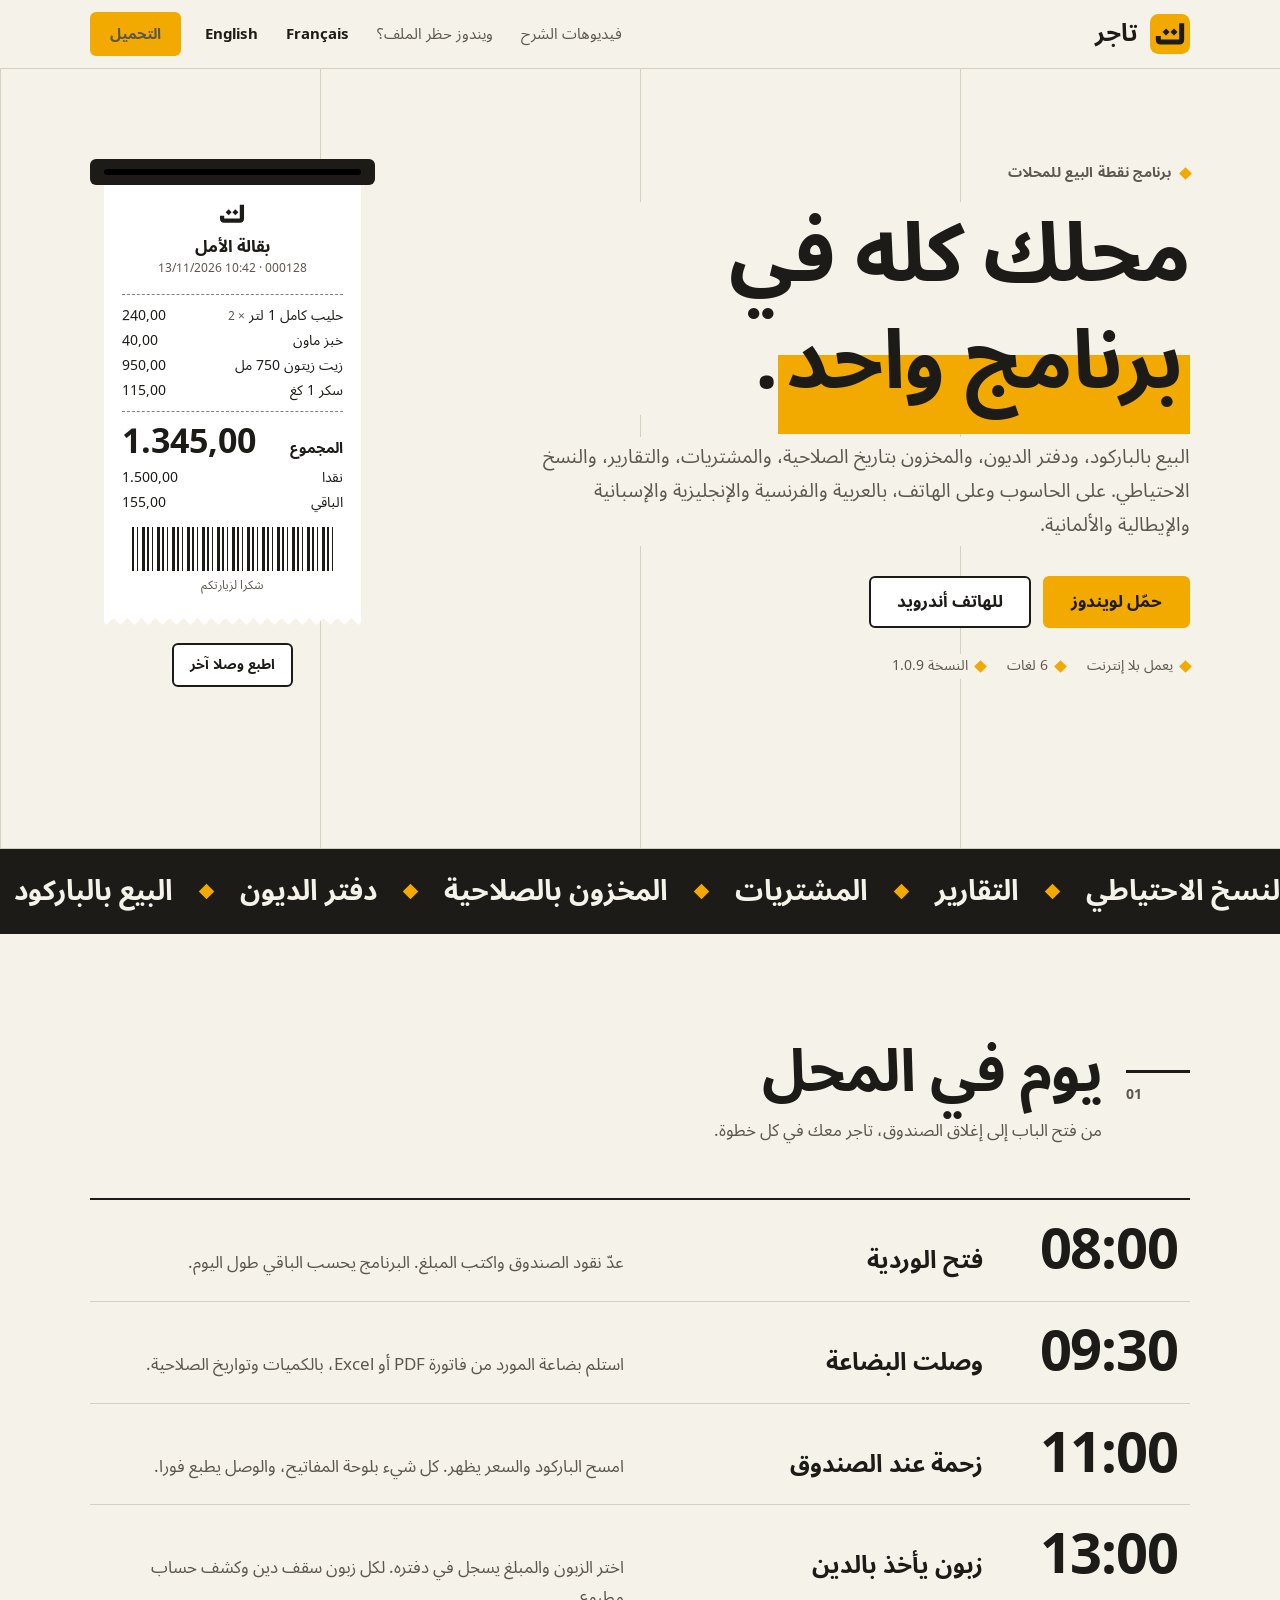
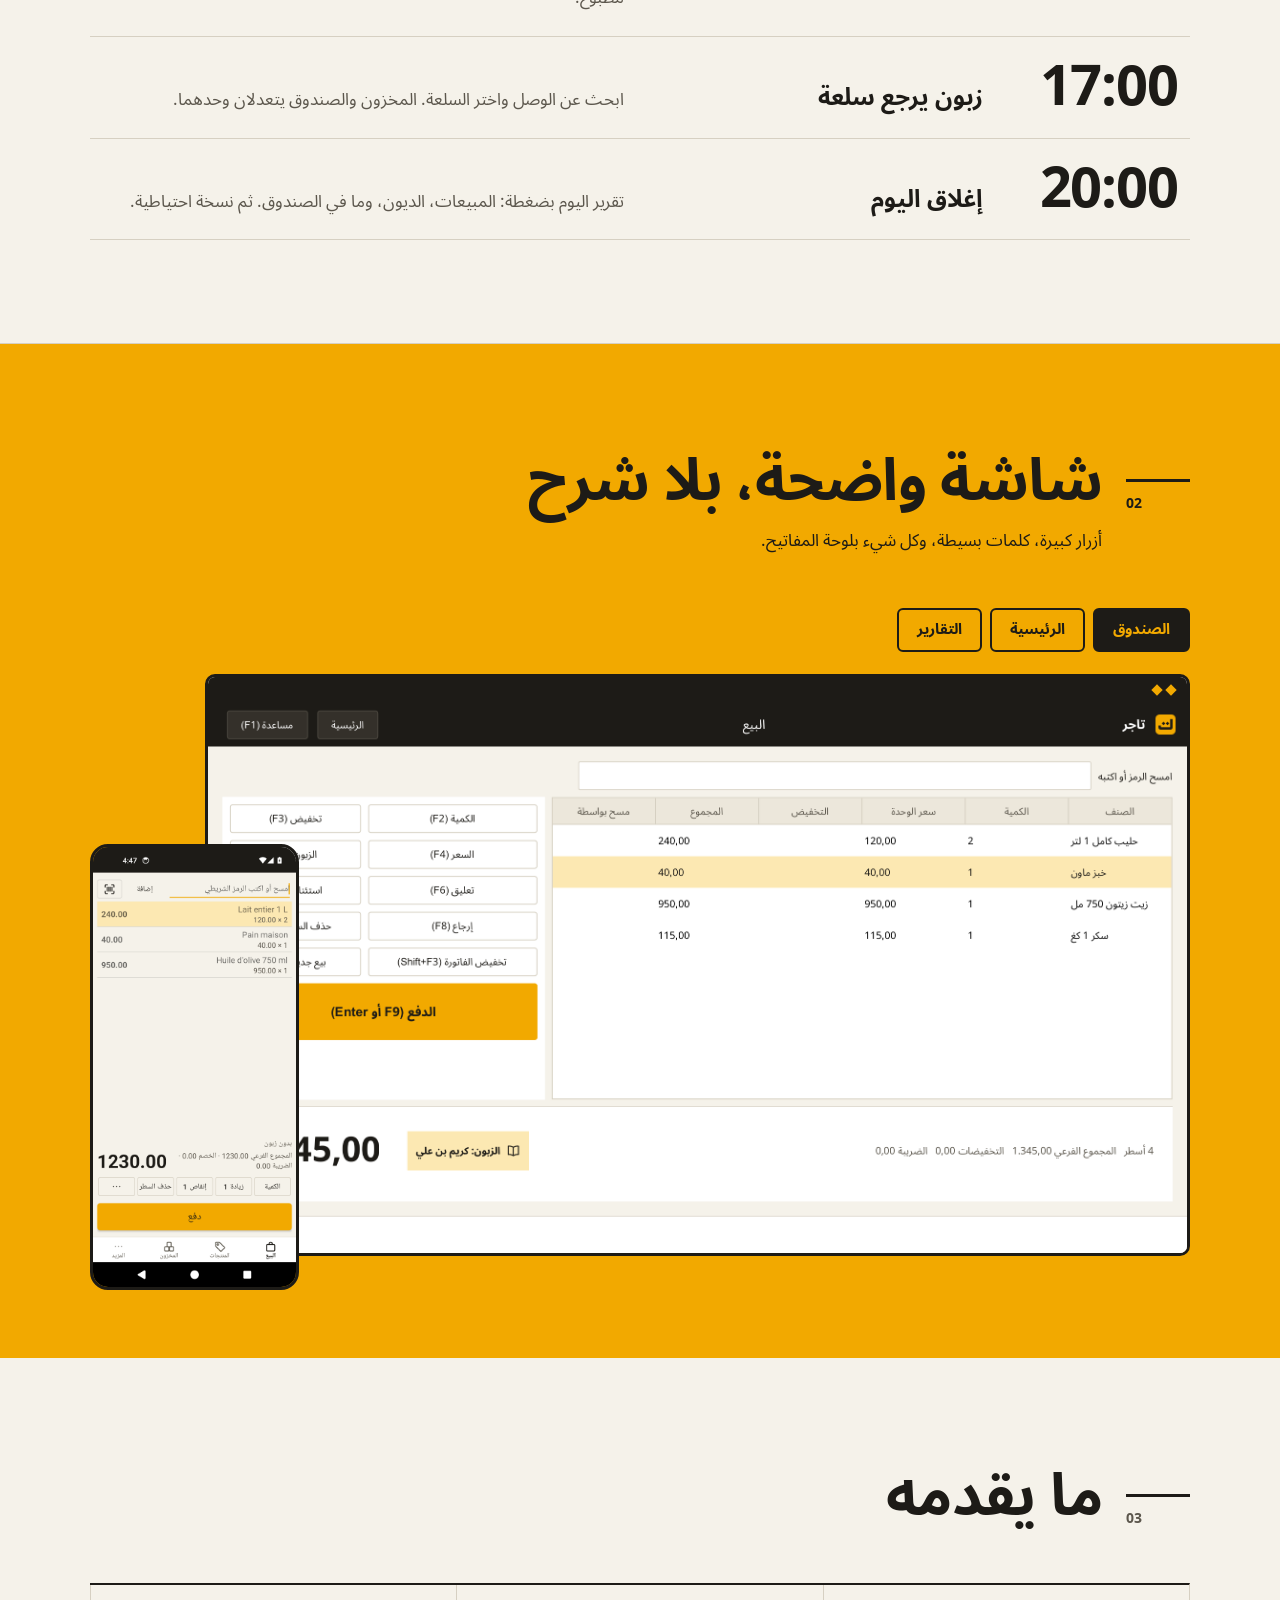
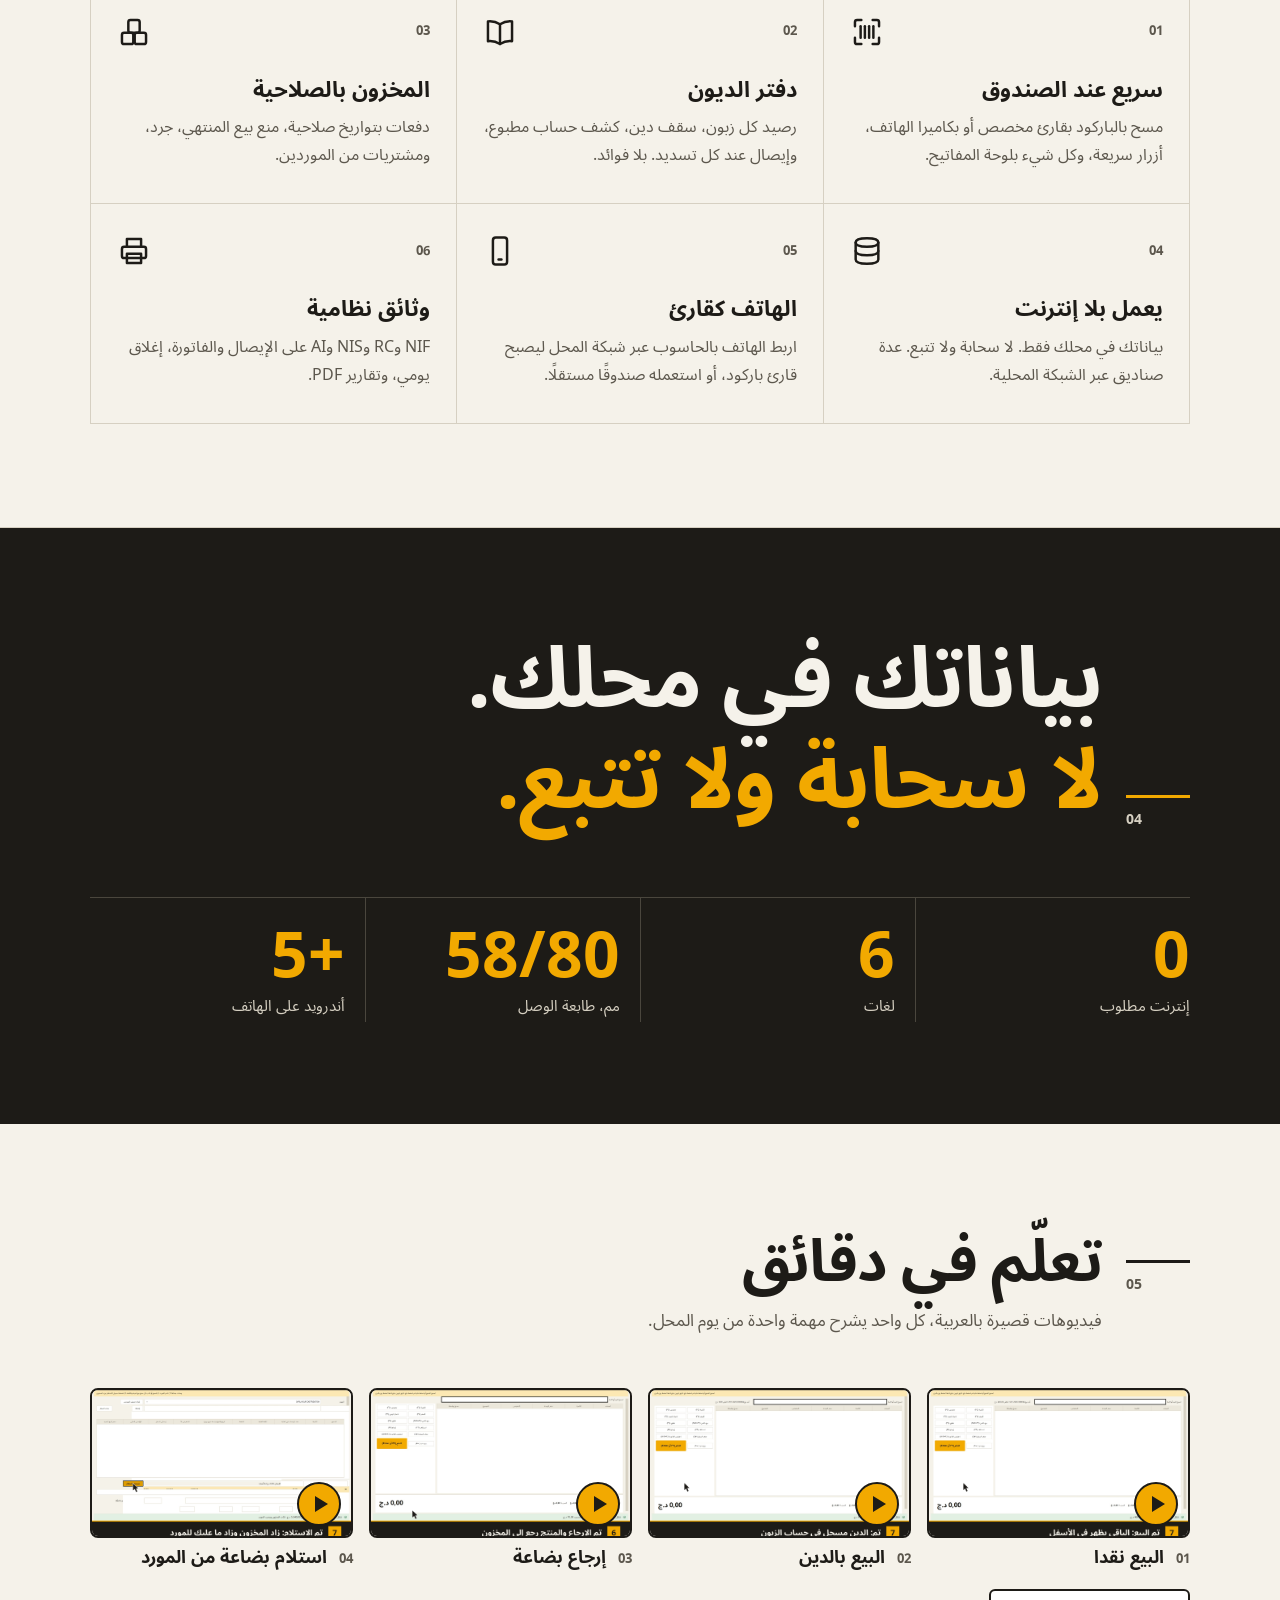
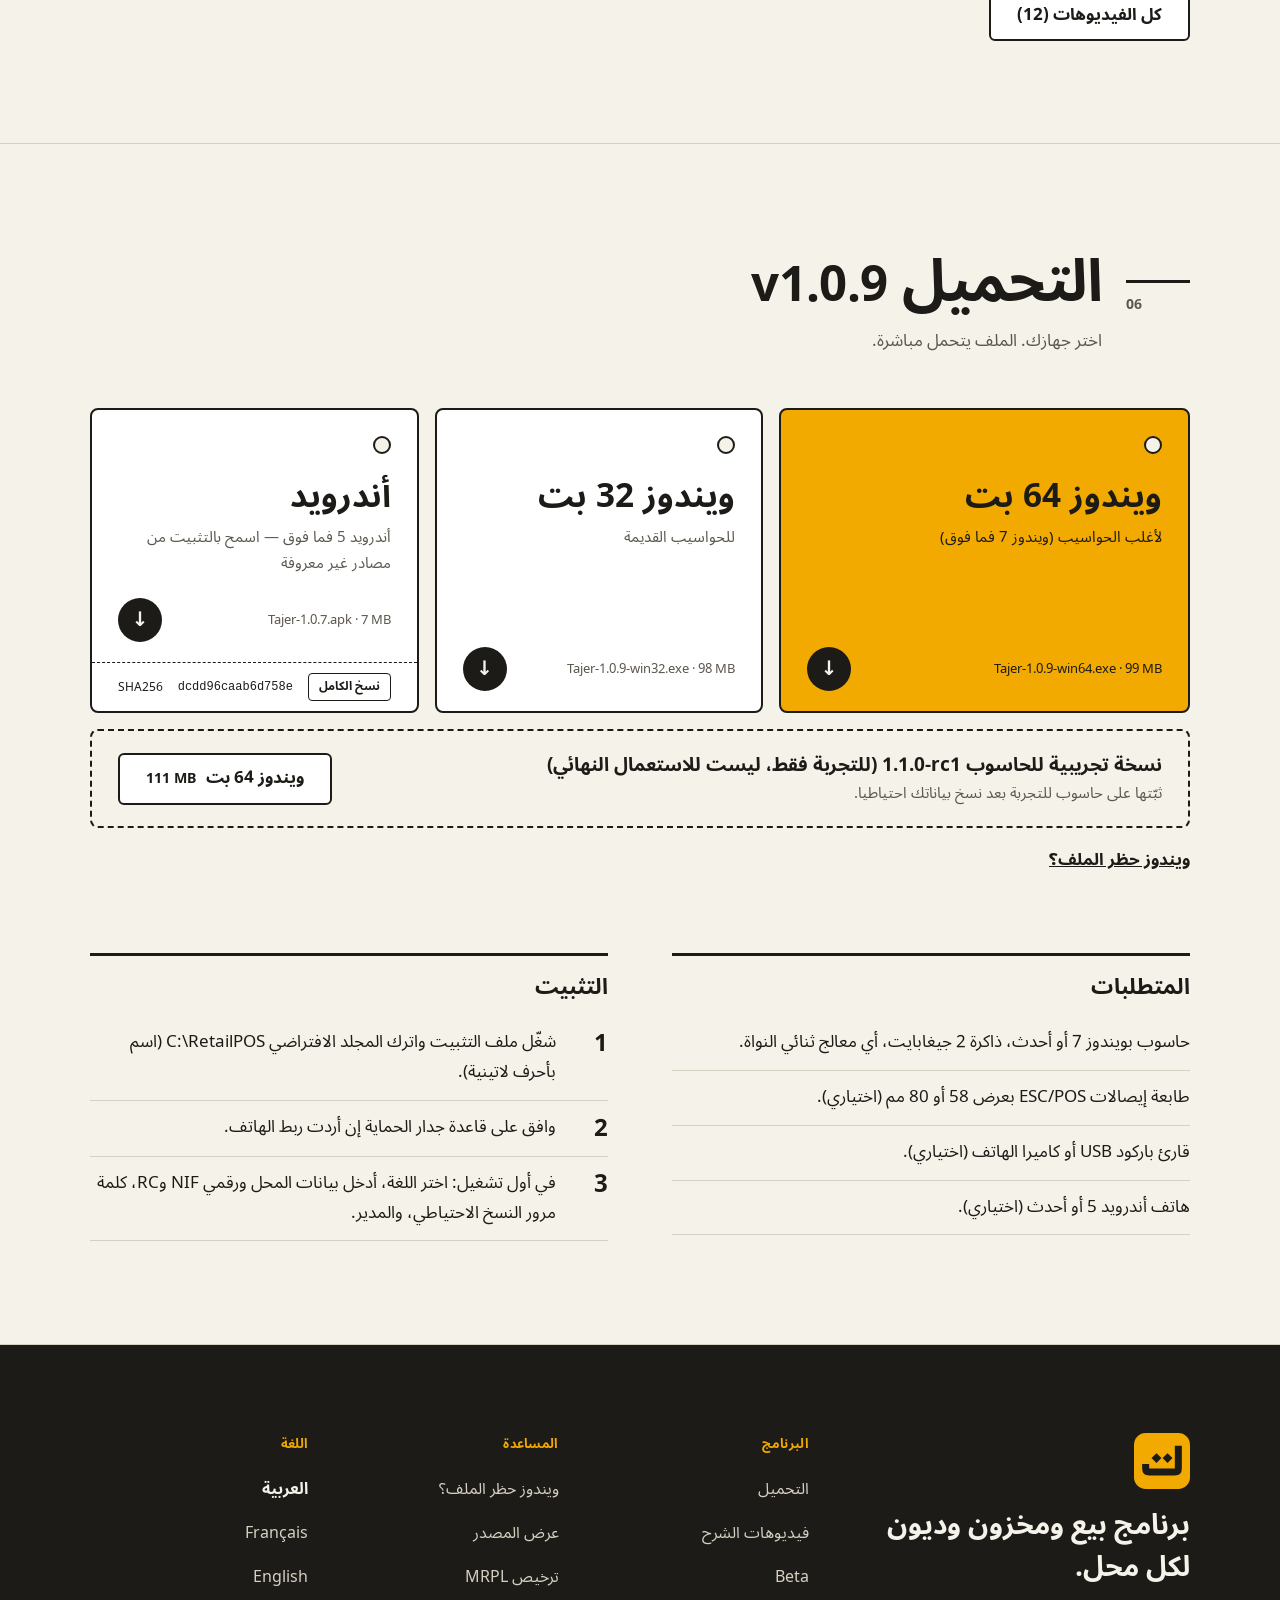
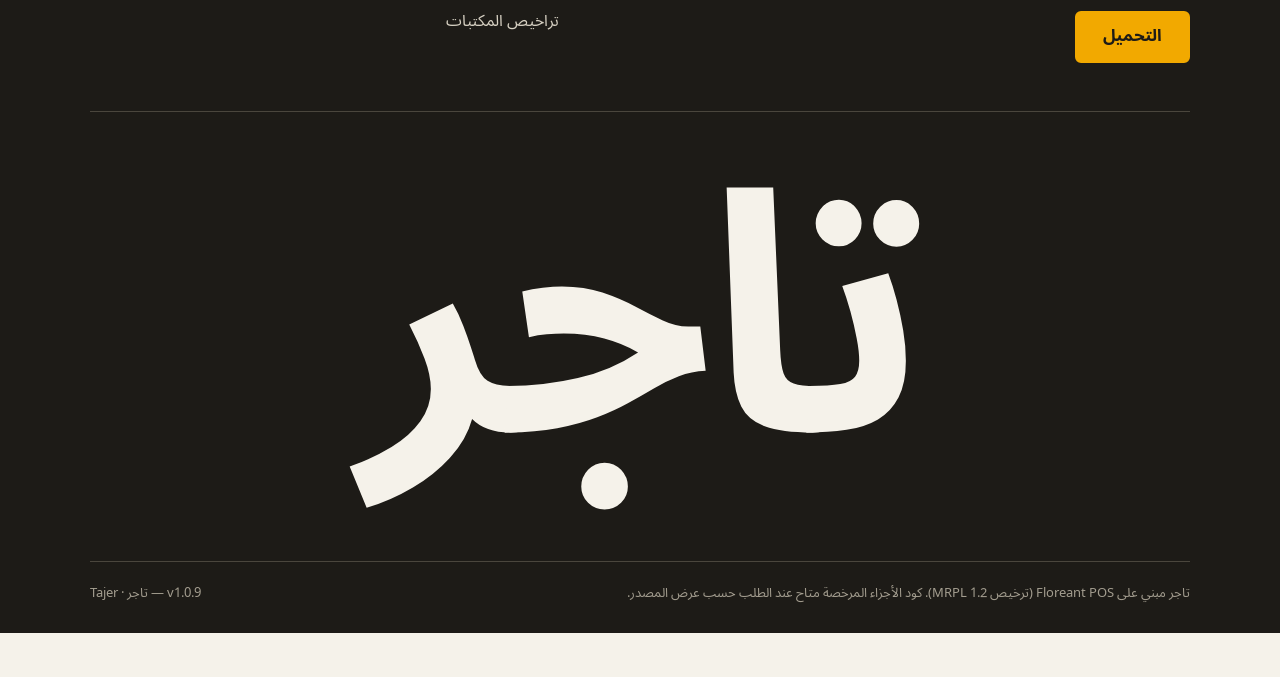
==== index.html @ ae4327bf "site: test build 1.1.0-rc1 (win64 only) Co-Authored-By: Claude Opus 5.5 <noreply@anthropic.com>" ====
<!doctype html>
<html lang="ar" dir="rtl">
<head>
<meta charset="utf-8">
<meta name="viewport" content="width=device-width, initial-scale=1">
<title>تاجر — برنامج نقطة البيع للمحلات</title>
<meta name="description" content="برنامج بيع ومخزون وديون لكل محل، يعمل بلا إنترنت.">
<meta name="theme-color" content="#F5F2EA">
<link rel="icon" href="assets/img/tajer-tile-32.png">
<link rel="stylesheet" href="assets/home.css">
</head>
<body>
<header class="bar"><div class="wrap bar-in">
  <a class="brand" href=""><img src="assets/img/tajer-tile.svg" alt="" width="40" height="40"><span>تاجر</span></a>
  <nav>
    <a class="opt" href="videos/">فيديوهات الشرح</a>
    <a class="opt" href="blocked/">ويندوز حظر الملف؟</a>
    <a class="lang" href="fr/">Français</a>
    <a class="lang" href="en/">English</a>
    <a class="btn go" href="#download">التحميل</a>
  </nav>
</div></header>
<main>
<section class="hero"><div class="wrap hero-in">
  <div>
    <span class="kicker"><i class="nq"></i>برنامج نقطة البيع للمحلات</span>
    <div class="h1box"><h1>محلك كله في <span class="mk">برنامج واحد</span>.</h1></div>
    <p class="lead">البيع بالباركود، ودفتر الديون، والمخزون بتاريخ الصلاحية، والمشتريات، والتقارير، والنسخ الاحتياطي. على الحاسوب وعلى الهاتف، بالعربية والفرنسية والإنجليزية والإسبانية والإيطالية والألمانية.</p>
    <div class="cta"><a class="btn go" href="#download">حمّل لويندوز</a><a class="btn" href="#download">للهاتف أندرويد</a></div>
    <div class="facts"><span><i class="nq"></i>يعمل بلا إنترنت</span><span><i class="nq"></i>6 لغات</span><span><i class="nq"></i>النسخة 1.0.9</span></div>
  </div>
  <div class="printer" aria-hidden="true">
    <div class="slot"></div>
    <div class="paper" id="paper" data-mark="assets/img/tajer-mark.svg"></div>
    <button type="button" class="btn again" id="again" tabindex="-1">اطبع وصلا آخر</button>
  </div>
</div></section>
<div class="strip" aria-hidden="true"><div class="strip-in"><span>البيع بالباركود</span><span>دفتر الديون</span><span>المخزون بالصلاحية</span><span>المشتريات</span><span>التقارير</span><span>النسخ الاحتياطي</span><span>عدة صناديق</span><span>الهاتف كقارئ</span><span>البيع بالباركود</span><span>دفتر الديون</span><span>المخزون بالصلاحية</span><span>المشتريات</span><span>التقارير</span><span>النسخ الاحتياطي</span><span>عدة صناديق</span><span>الهاتف كقارئ</span></div></div>

<section class="sec"><div class="wrap">
  <div class="sec-h rv"><span class="sec-n num">01</span><h2>يوم في المحل</h2><p>من فتح الباب إلى إغلاق الصندوق، تاجر معك في كل خطوة.</p></div>
  <ol class="day"><li class="rv"><time class="num">08:00</time><h3>فتح الوردية</h3><p>عدّ نقود الصندوق واكتب المبلغ. البرنامج يحسب الباقي طول اليوم.</p></li><li class="rv"><time class="num">09:30</time><h3>وصلت البضاعة</h3><p>استلم بضاعة المورد من فاتورة PDF أو Excel، بالكميات وتواريخ الصلاحية.</p></li><li class="rv"><time class="num">11:00</time><h3>زحمة عند الصندوق</h3><p>امسح الباركود والسعر يظهر. كل شيء بلوحة المفاتيح، والوصل يطبع فورا.</p></li><li class="rv"><time class="num">13:00</time><h3>زبون يأخذ بالدين</h3><p>اختر الزبون والمبلغ يسجل في دفتره. لكل زبون سقف دين وكشف حساب مطبوع.</p></li><li class="rv"><time class="num">17:00</time><h3>زبون يرجع سلعة</h3><p>ابحث عن الوصل واختر السلعة. المخزون والصندوق يتعدلان وحدهما.</p></li><li class="rv"><time class="num">20:00</time><h3>إغلاق اليوم</h3><p>تقرير اليوم بضغطة: المبيعات، الديون، وما في الصندوق. ثم نسخة احتياطية.</p></li></ol>
</div></section>

<section class="sec show"><div class="wrap">
  <div class="sec-h rv"><span class="sec-n num">02</span><h2>شاشة واضحة، بلا شرح</h2><p>أزرار كبيرة، كلمات بسيطة، وكل شيء بلوحة المفاتيح.</p></div>
  <div class="tabs" role="tablist"><button type="button" class="tab" role="tab" aria-selected="true" data-src="assets/img/desktop-checkout-ar.png">الصندوق</button><button type="button" class="tab" role="tab" aria-selected="false" data-src="assets/img/desktop-home-ar.png">الرئيسية</button><button type="button" class="tab" role="tab" aria-selected="false" data-src="assets/img/desktop-reports-ar.png">التقارير</button></div>
  <div class="stage rv">
    <div class="screen"><div class="screen-top"><i></i><i></i></div><img id="shot" src="assets/img/desktop-checkout-ar.png" alt="" width="2049" height="1152"></div>
    <img class="phone" src="assets/img/android-checkout-api34.png" alt="" loading="lazy" width="1080" height="2340">
  </div>
</div></section>

<section class="sec"><div class="wrap">
  <div class="sec-h rv"><span class="sec-n num">03</span><h2>ما يقدمه</h2></div>
  <ul class="feats"><li class="rv"><div class="top"><span class="n num">01</span><span class="ic" style="-webkit-mask-image:url(assets/img/icons/scan.svg);mask-image:url(assets/img/icons/scan.svg)"></span></div><h3>سريع عند الصندوق</h3><p>مسح بالباركود بقارئ مخصص أو بكاميرا الهاتف، أزرار سريعة، وكل شيء بلوحة المفاتيح.</p></li><li class="rv"><div class="top"><span class="n num">02</span><span class="ic" style="-webkit-mask-image:url(assets/img/icons/credit.svg);mask-image:url(assets/img/icons/credit.svg)"></span></div><h3>دفتر الديون</h3><p>رصيد كل زبون، سقف دين، كشف حساب مطبوع، وإيصال عند كل تسديد. بلا فوائد.</p></li><li class="rv"><div class="top"><span class="n num">03</span><span class="ic" style="-webkit-mask-image:url(assets/img/icons/stock.svg);mask-image:url(assets/img/icons/stock.svg)"></span></div><h3>المخزون بالصلاحية</h3><p>دفعات بتواريخ صلاحية، منع بيع المنتهي، جرد، ومشتريات من الموردين.</p></li><li class="rv"><div class="top"><span class="n num">04</span><span class="ic" style="-webkit-mask-image:url(assets/img/icons/backup.svg);mask-image:url(assets/img/icons/backup.svg)"></span></div><h3>يعمل بلا إنترنت</h3><p>بياناتك في محلك فقط. لا سحابة ولا تتبع. عدة صناديق عبر الشبكة المحلية.</p></li><li class="rv"><div class="top"><span class="n num">05</span><span class="ic" style="-webkit-mask-image:url(assets/img/icons/phone.svg);mask-image:url(assets/img/icons/phone.svg)"></span></div><h3>الهاتف كقارئ</h3><p>اربط الهاتف بالحاسوب عبر شبكة المحل ليصبح قارئ باركود، أو استعمله صندوقًا مستقلًا.</p></li><li class="rv"><div class="top"><span class="n num">06</span><span class="ic" style="-webkit-mask-image:url(assets/img/icons/printer.svg);mask-image:url(assets/img/icons/printer.svg)"></span></div><h3>وثائق نظامية</h3><p>NIF وRC وNIS وAI على الإيصال والفاتورة، إغلاق يومي، وتقارير PDF.</p></li></ul>
</div></section>

<section class="sec keep on-ink"><div class="wrap">
  <div class="sec-h rv"><span class="sec-n num">04</span><h2 class="say">بياناتك في محلك. <em>لا سحابة ولا تتبع.</em></h2></div>
  <ul class="stats"><li class="rv"><b class="num">0</b><span>إنترنت مطلوب</span></li><li class="rv"><b class="num">6</b><span>لغات</span></li><li class="rv"><b class="num">58/80</b><span>مم، طابعة الوصل</span></li><li class="rv"><b class="num">5+</b><span>أندرويد على الهاتف</span></li></ul>
</div></section>

<section class="sec"><div class="wrap">
  <div class="sec-h rv"><span class="sec-n num">05</span><h2>تعلّم في دقائق</h2><p>فيديوهات قصيرة بالعربية، كل واحد يشرح مهمة واحدة من يوم المحل.</p></div>
  <ul class="vidrow"><li class="rv"><a href="videos/ar/01-sell-cash.mp4"><span class="thumb"><img src="videos/ar/01-sell-cash.png" alt="" loading="lazy" width="640" height="360"><span class="play" aria-hidden="true"></span></span><span class="vn num">01</span><span class="vt" lang="ar" dir="rtl">البيع نقدا</span></a></li><li class="rv"><a href="videos/ar/02-sell-credit.mp4"><span class="thumb"><img src="videos/ar/02-sell-credit.png" alt="" loading="lazy" width="640" height="360"><span class="play" aria-hidden="true"></span></span><span class="vn num">02</span><span class="vt" lang="ar" dir="rtl">البيع بالدين</span></a></li><li class="rv"><a href="videos/ar/03-return.mp4"><span class="thumb"><img src="videos/ar/03-return.png" alt="" loading="lazy" width="640" height="360"><span class="play" aria-hidden="true"></span></span><span class="vn num">03</span><span class="vt" lang="ar" dir="rtl">إرجاع بضاعة</span></a></li><li class="rv"><a href="videos/ar/04-receive-goods.mp4"><span class="thumb"><img src="videos/ar/04-receive-goods.png" alt="" loading="lazy" width="640" height="360"><span class="play" aria-hidden="true"></span></span><span class="vn num">04</span><span class="vt" lang="ar" dir="rtl">استلام بضاعة من المورد</span></a></li></ul>
  <p class="help-link"><a class="btn" href="videos/">كل الفيديوهات (12)</a></p>
</div></section>

<section class="sec" id="download"><div class="wrap">
  <div class="sec-h rv"><span class="sec-n num">06</span><h2>التحميل <small class="num">v1.0.9</small></h2><p>اختر جهازك. الملف يتحمل مباشرة.</p></div>
  <div class="tix"><div class="tk main rv"><a class="hit" href="https://github.com/charaflokman/tajer-site/releases/download/v1.0.9/Tajer-1.0.9-win64.exe" download><span class="hole"></span><span class="name">ويندوز 64 بت</span><span class="note">لأغلب الحواسيب (ويندوز 7 فما فوق)</span><span class="get"><small>Tajer-1.0.9-win64.exe · 99 MB</small><span class="arrow" aria-hidden="true">&#8595;</span></span></a></div><div class="tk rv"><a class="hit" href="https://github.com/charaflokman/tajer-site/releases/download/v1.0.9/Tajer-1.0.9-win32.exe" download><span class="hole"></span><span class="name">ويندوز 32 بت</span><span class="note">للحواسيب القديمة</span><span class="get"><small>Tajer-1.0.9-win32.exe · 98 MB</small><span class="arrow" aria-hidden="true">&#8595;</span></span></a></div><div class="tk rv"><a class="hit" href="downloads/Tajer-1.0.7.apk" download><span class="hole"></span><span class="name">أندرويد</span><span class="note">أندرويد 5 فما فوق — اسمح بالتثبيت من مصادر غير معروفة</span><span class="get"><small>Tajer-1.0.7.apk · 7 MB</small><span class="arrow" aria-hidden="true">&#8595;</span></span></a><div class="sha">SHA256 <code>dcdd96caab6d758e</code><button type="button" class="cp" data-h="dcdd96caab6d758ecc7be30028c2bbeca0582fad61090d47a8e45822b190b7b6">نسخ الكامل</button></div></div></div>
  <div class="beta rv" id="beta"><div><h3>نسخة تجريبية للحاسوب <span class="num">1.1.0-rc1</span> (للتجربة فقط، ليست للاستعمال النهائي)</h3><p>ثبّتها على حاسوب للتجربة بعد نسخ بياناتك احتياطيا.</p></div><a class="btn" href="https://github.com/charaflokman/tajer-site/releases/download/v1.1.0-rc1/Tajer-1.1.0-rc1-win64.exe" download>ويندوز 64 بت <small class="num">111 MB</small></a></div>
  <p class="help-link"><a href="blocked/">ويندوز حظر الملف؟</a></p>
  <div class="two">
    <div class="rv"><h3>المتطلبات</h3><ul class="reqs"><li>حاسوب بويندوز 7 أو أحدث، ذاكرة 2 جيغابايت، أي معالج ثنائي النواة.</li><li>طابعة إيصالات ESC/POS بعرض 58 أو 80 مم (اختياري).</li><li>قارئ باركود USB أو كاميرا الهاتف (اختياري).</li><li>هاتف أندرويد 5 أو أحدث (اختياري).</li></ul></div>
    <div class="rv"><h3>التثبيت</h3><ol class="steps"><li><span>شغّل ملف التثبيت واترك المجلد الافتراضي C:\RetailPOS (اسم بأحرف لاتينية).</span></li><li><span>وافق على قاعدة جدار الحماية إن أردت ربط الهاتف.</span></li><li><span>في أول تشغيل: اختر اللغة، أدخل بيانات المحل ورقمي NIF وRC، كلمة مرور النسخ الاحتياطي، والمدير.</span></li></ol></div>
  </div>
</div></section>

</main>
<footer class="foot on-ink"><div class="wrap">
  <div class="foot-top">
    <div class="foot-say"><img src="assets/img/tajer-tile.svg" alt="" width="56" height="56"><p>برنامج بيع ومخزون وديون لكل محل.</p><a class="btn go" href="#download">التحميل</a></div>
    <nav class="foot-col"><h3>البرنامج</h3><a href="#download">التحميل</a><a href="videos/">فيديوهات الشرح</a><a href="#beta">Beta</a></nav>
    <nav class="foot-col"><h3>المساعدة</h3><a href="blocked/">ويندوز حظر الملف؟</a><a href="legal/SOURCE_OFFER.txt">عرض المصدر</a><a href="legal/LICENSE-MRPL.txt">ترخيص MRPL</a><a href="legal/THIRD_PARTY_LICENSES.md">تراخيص المكتبات</a></nav>
    <nav class="foot-col"><h3>اللغة</h3><span class="cur">العربية</span><a href="fr/">Français</a><a href="en/">English</a></nav>
  </div>
  <div class="giant" aria-hidden="true">تاجر</div>
  <div class="foot-end"><small>تاجر مبني على Floreant POS (ترخيص MRPL 1.2). كود الأجزاء المرخصة متاح عند الطلب حسب عرض المصدر.</small><small class="num">Tajer · تاجر — v1.0.9</small></div>
</div></footer>
<script type="application/json" id="rc">[{"shop": "بقالة الأمل", "meta": "13/11/2026 10:42 · 000128", "totalLabel": "المجموع", "total": "1.345,00", "rows": [["حليب كامل 1 لتر", "240,00", "× 2"], ["خبز ماون", "40,00", ""], ["زيت زيتون 750 مل", "950,00", ""], ["سكر 1 كغ", "115,00", ""]], "after": [["نقدا", "1.500,00"], ["الباقي", "155,00"]], "note": "", "thanks": "شكرا لزيارتكم"}, {"shop": "بقالة الأمل", "meta": "13/11/2026 13:05 · 000131", "totalLabel": "المجموع", "total": "1.570,00", "rows": [["سميد 10 كغ", "1.150,00", ""], ["قهوة 250 غ", "420,00", ""]], "after": [["رصيد الزبون بعد البيع", "4.320,00"]], "note": "على الدفتر: كريم بن علي", "thanks": "شكرا لزيارتكم"}, {"shop": "بقالة الأمل", "meta": "13/11/2026 17:20 · 000139", "totalLabel": "أعيد نقدا", "total": "950,00", "rows": [["إرجاع: زيت زيتون 750 مل", "-950,00", ""]], "after": [], "note": "رجعت السلعة إلى المخزون", "ok": true, "thanks": "الوصل الأصلي 000128"}]</script>
<script src="assets/home.js"></script>
</body>
</html>
---- assets/home.css ----
/* Tajer home page. Paper, ink, one saffron. Flat surfaces, hairlines, type does the work. */
@font-face{font-family:"Noto Sans";src:url(fonts/NotoSans-Regular.ttf);font-weight:400;font-display:swap}
@font-face{font-family:"Noto Sans";src:url(fonts/NotoSans-Bold.ttf);font-weight:700;font-display:swap}
@font-face{font-family:"Noto Sans Arabic";src:url(fonts/NotoSansArabic-Regular.ttf);font-weight:400;font-display:swap}
@font-face{font-family:"Noto Sans Arabic";src:url(fonts/NotoSansArabic-Bold.ttf);font-weight:700;font-display:swap}

:root{
  --ink:#1D1B17;--muted:#5C574D;--line:#D6D0C2;--paper:#F5F2EA;--white:#FFFFFF;--alt:#ECE7DB;
  --saffron:#F2A900;--saffron-soft:#FCE8B2;--ok:#1B6B3A;
  --w:1180px;--pad:clamp(16px,4vw,40px);
  --font:"Noto Sans Arabic","Noto Sans",system-ui,sans-serif;
}
*{box-sizing:border-box}
html{scroll-behavior:smooth;-webkit-text-size-adjust:100%}
body{margin:0;background:var(--paper);color:var(--ink);font:400 17px/1.75 var(--font);font-variant-numeric:tabular-nums;overflow-x:hidden}
html[dir=ltr] body{font-family:"Noto Sans","Noto Sans Arabic",system-ui,sans-serif;line-height:1.6}
img{max-width:100%;height:auto;display:block}
a{color:inherit}
h1,h2,h3,p{margin:0}
.wrap{max-width:var(--w);margin-inline:auto;padding-inline:var(--pad)}
.num{direction:ltr;unicode-bidi:isolate}
:focus-visible{outline:3px solid var(--ink);outline-offset:3px}
.on-ink :focus-visible{outline-color:var(--saffron)}

/* bar */
.bar{position:sticky;top:0;z-index:20;background:var(--paper);border-bottom:1px solid var(--line)}
.bar-in{display:flex;align-items:center;gap:20px;min-height:68px}
.brand{display:flex;align-items:center;gap:12px;text-decoration:none;font-weight:700;font-size:24px;line-height:1}
.brand img{width:40px;height:40px}
.bar nav{display:flex;align-items:center;gap:4px;margin-inline-start:auto;font-size:15px}
.bar nav a{padding:10px 12px;text-decoration:none;color:var(--muted);border-radius:6px;white-space:nowrap}
.bar nav a:hover{color:var(--ink);background:var(--alt)}
.bar nav .lang{font-weight:700;color:var(--ink)}
.btn{display:inline-flex;align-items:center;justify-content:center;gap:10px;min-height:52px;padding:0 26px;border-radius:6px;font:700 17px/1 var(--font);text-decoration:none;border:2px solid var(--ink);background:var(--white);color:var(--ink);cursor:pointer;transition:background .15s,color .15s}
.btn:hover{background:var(--ink);color:var(--paper)}
.btn.go{background:var(--saffron);border-color:var(--saffron)}
.btn.go:hover{background:var(--ink);border-color:var(--ink);color:var(--saffron)}
.bar .btn{min-height:44px;padding:0 18px;font-size:15px;margin-inline-start:8px}

/* hero */
.hero{position:relative;border-bottom:1px solid var(--line);
  background:
    linear-gradient(to right,var(--line) 1px,transparent 1px) 0 0/25% 100%;
  background-origin:content-box}
.hero-in{display:grid;grid-template-columns:minmax(0,1.45fr) minmax(0,.55fr);gap:clamp(24px,5vw,72px);align-items:start;padding-block:clamp(40px,7vw,96px) clamp(48px,7vw,104px)}
.kicker{display:inline-flex;align-items:center;gap:10px;font-size:14px;font-weight:700;letter-spacing:.02em;color:var(--muted);background:var(--paper);padding-inline-end:12px}
.nq{display:inline-block;width:9px;height:9px;background:var(--saffron);transform:rotate(45deg);flex:none}
.hero h1{font-size:clamp(40px,6.4vw,92px);line-height:1.3;font-weight:700;letter-spacing:-.01em}
html[dir=ltr] .hero h1{line-height:1.1;letter-spacing:-.035em}
.hero h1 .mk{white-space:nowrap;background:linear-gradient(transparent 0 46%,var(--saffron) 46% 92%,transparent 92%);padding:0 .1em;box-decoration-break:clone;-webkit-box-decoration-break:clone}
.h1box{margin-block:14px 22px;background:var(--paper);width:fit-content;padding-inline-end:16px}
.lead{font-size:clamp(17px,1.5vw,20px);color:var(--muted);max-width:34em;background:var(--paper);padding-block:4px}
.cta{display:flex;flex-wrap:wrap;gap:12px;margin-top:30px}
.facts{display:flex;flex-wrap:wrap;gap:8px 22px;margin-top:26px;font-size:14px;color:var(--muted);background:var(--paper);width:fit-content;padding-inline-end:12px}
.facts span{display:inline-flex;align-items:center;gap:8px}

/* receipt printer */
.printer{position:relative;justify-self:center;width:min(340px,100%);min-height:600px}
.slot{position:relative;z-index:2;height:26px;background:var(--ink);border-radius:6px}
.slot::after{content:"";position:absolute;inset:10px 14px;background:#000;border-radius:3px}
.paper{position:relative;z-index:1;margin-inline:14px;margin-top:-10px;padding:22px 18px 30px;background:var(--white);color:var(--ink);font-size:14px;line-height:1.5;
  -webkit-mask:conic-gradient(from -45deg at bottom,#0000,#000 1deg 89deg,#0000 90deg) 50%/14px 100%;
  mask:conic-gradient(from -45deg at bottom,#0000,#000 1deg 89deg,#0000 90deg) 50%/14px 100%}
.ln{display:grid;grid-template-rows:0fr;transition:grid-template-rows .2s ease-out}
.ln.on{grid-template-rows:1fr}
.ln>div{overflow:hidden;min-height:0}
.r-head{text-align:center;padding-bottom:8px}
.r-head img{width:34px;height:34px;margin:0 auto 4px}
.r-shop{font-weight:700;font-size:17px}
.r-meta{color:var(--muted);font-size:12px}
.r-rule{border-top:1px dashed var(--ink);margin-block:8px;opacity:.55}
.r-row{display:flex;justify-content:space-between;gap:12px;padding-block:2px}
.r-row b{font-weight:400;white-space:nowrap}
.r-row small{color:var(--muted);font-size:12px}
.r-total{display:flex;justify-content:space-between;align-items:baseline;gap:12px;font-weight:700;font-size:15px;padding-block:4px}
.r-total b{font-size:34px;line-height:1.1}
.r-note{background:var(--saffron-soft);padding:6px 10px;font-weight:700;font-size:13px;margin-block:6px}
.r-note.ok{background:#E2F0E4;color:var(--ok)}
.r-code{height:44px;margin:12px 10px 6px;background:repeating-linear-gradient(to right,var(--ink) 0 2px,transparent 2px 5px,var(--ink) 5px 6px,transparent 6px 10px,var(--ink) 10px 13px,transparent 13px 15px)}
.r-thanks{text-align:center;font-size:12px;color:var(--muted)}
.again{display:flex;margin:18px auto 0;min-height:44px;font-size:14px;padding:0 16px}

/* strip */
.strip{background:var(--ink);color:var(--paper);overflow:hidden;white-space:nowrap;font-weight:700;font-size:clamp(18px,2.4vw,28px);padding-block:18px;direction:ltr}
.strip-in{display:inline-flex;gap:0;animation:roll 46s linear infinite;will-change:transform}
.strip-in span{display:inline-flex;align-items:center;gap:28px;padding-inline:14px}
.strip-in span::after{content:"";width:11px;height:11px;background:var(--saffron);transform:rotate(45deg)}
@keyframes roll{to{transform:translateX(-50%)}}

/* sections */
.sec{padding-block:clamp(56px,8vw,112px);border-bottom:1px solid var(--line)}
.sec-h{display:grid;grid-template-columns:auto 1fr;gap:10px 24px;align-items:end;margin-bottom:clamp(28px,4vw,56px)}
.sec-n{font-weight:700;font-size:14px;color:var(--muted);border-top:3px solid var(--ink);padding-top:10px;min-width:64px}
.sec-h h2{font-size:clamp(30px,4.6vw,60px);line-height:1.2;font-weight:700;letter-spacing:-.01em}
html[dir=ltr] .sec-h h2{line-height:1.08;letter-spacing:-.03em}
.sec-h p{grid-column:2;color:var(--muted);max-width:40em}

/* a day in the shop: ledger rows */
.day{border-top:2px solid var(--ink)}
.day li{display:grid;grid-template-columns:minmax(120px,.5fr) minmax(0,1fr) minmax(0,1.6fr);gap:8px 32px;align-items:baseline;padding:22px 12px;border-bottom:1px solid var(--line);transition:background .15s}
.day,.feats,.stats,.steps,.reqs{list-style:none;margin:0;padding:0}
.day li:hover{background:var(--saffron-soft)}
.day time{font-weight:700;font-size:clamp(30px,4.4vw,56px);line-height:1;letter-spacing:-.02em}
.day h3{font-size:clamp(19px,2vw,24px);line-height:1.4}
.day p{color:var(--muted)}

/* screens on saffron */
.show{background:var(--saffron);border-bottom:0}
.show .sec-n{color:var(--ink)}
.show .sec-h p{color:var(--ink)}
.tabs{display:flex;flex-wrap:wrap;gap:8px;margin-bottom:22px}
.tab{min-height:44px;padding:0 18px;border:2px solid var(--ink);border-radius:6px;background:transparent;font:700 15px/1 var(--font);color:var(--ink);cursor:pointer}
.tab[aria-selected=true]{background:var(--ink);color:var(--saffron)}
.stage{position:relative;display:grid;grid-template-columns:minmax(0,1fr);padding-inline-end:clamp(0px,9vw,130px)}
.screen{border:3px solid var(--ink);border-radius:10px;background:var(--white);overflow:hidden}
.screen-top{height:26px;background:var(--ink);display:flex;align-items:center;gap:6px;padding-inline:12px}
.screen-top i{width:8px;height:8px;background:var(--saffron);transform:rotate(45deg)}
.screen img{width:100%;aspect-ratio:2049/1152;object-fit:cover;object-position:top}
.phone{position:absolute;inset-inline-end:0;bottom:-34px;width:clamp(110px,19%,210px);border:3px solid var(--ink);border-radius:18px;background:var(--white);overflow:hidden}

/* features: ledger grid */
.feats{display:grid;grid-template-columns:repeat(3,minmax(0,1fr));border-top:2px solid var(--ink);border-inline-start:1px solid var(--line)}
.feats li{padding:30px 26px 34px;border-inline-end:1px solid var(--line);border-bottom:1px solid var(--line);transition:background .15s,color .15s}
.feats li:hover{background:var(--ink);color:var(--paper)}
.feats li:hover p{color:var(--line)}
.feats li:hover .ic{background:var(--saffron)}
.feats .top{display:flex;justify-content:space-between;align-items:center;margin-bottom:26px}
.feats .n{font-size:13px;font-weight:700;color:var(--muted)}
.ic{width:34px;height:34px;background:currentColor;-webkit-mask:center/contain no-repeat;mask:center/contain no-repeat}
.feats h3{font-size:22px;line-height:1.4;margin-bottom:8px}
.feats p{color:var(--muted);font-size:16px}

/* your data stays: ink */
.keep{background:var(--ink);color:var(--paper);border-bottom:0}
.keep .sec-n{color:var(--line);border-color:var(--saffron)}
.keep .say{font-size:clamp(34px,6.6vw,92px);line-height:1.2;font-weight:700;letter-spacing:-.01em;max-width:13em}
html[dir=ltr] .keep .say{line-height:1.05;letter-spacing:-.035em}
.keep .say em{font-style:normal;color:var(--saffron);display:block}
.stats{display:grid;grid-template-columns:repeat(4,minmax(0,1fr));margin-top:clamp(36px,5vw,72px);border-top:1px solid #4a463d}
.stats li{padding:24px 20px 0 0;border-inline-end:1px solid #4a463d;padding-inline:20px}
.stats li:first-child{padding-inline-start:0}
.stats li:last-child{border-inline-end:0}
html[dir=rtl] .stats b{text-align:right}
.stats b{display:block;font-size:clamp(34px,5vw,64px);line-height:1.1;color:var(--saffron)}
.stats span{color:var(--line);font-size:15px}

/* download tickets */
.tix{display:grid;grid-template-columns:1.25fr 1fr 1fr;gap:16px}
.tk{position:relative;display:flex;flex-direction:column;background:var(--white);border:2px solid var(--ink);border-radius:8px;min-height:250px}
.tk.main{background:var(--saffron)}
.tk a.hit{display:flex;flex-direction:column;flex:1;padding:26px 26px 20px;text-decoration:none}
.tk .hole{width:18px;height:18px;border:2px solid var(--ink);border-radius:50%;background:var(--paper);margin-bottom:22px}
.tk .name{font-size:clamp(24px,2.6vw,34px);font-weight:700;line-height:1.25}
.tk .note{color:var(--muted);font-size:15px;margin-top:6px}
.tk.main .note{color:var(--ink)}
.tk .get{margin-top:auto;padding-top:22px;display:flex;justify-content:space-between;align-items:center;gap:12px;font-weight:700}
.tk .get small{font-weight:400;font-size:13px;color:var(--muted);direction:ltr;unicode-bidi:isolate;overflow-wrap:anywhere}
.tk.main .get small{color:var(--ink)}
.arrow{width:44px;height:44px;border-radius:50%;background:var(--ink);color:var(--paper);display:grid;place-items:center;flex:none;font-size:20px;transition:transform .15s}
.tk:hover .arrow{transform:translateY(4px)}
.sha{border-top:1px dashed var(--ink);padding:10px 26px;font-size:12px;display:flex;align-items:center;justify-content:space-between;gap:8px;direction:ltr}
.sha code{font-family:Consolas,monospace}
.cp{font:700 12px/1 var(--font);border:1px solid var(--ink);background:transparent;border-radius:4px;padding:7px 10px;cursor:pointer;color:var(--ink)}
.cp:hover{background:var(--ink);color:var(--paper)}
.beta{margin-top:16px;border:2px dashed var(--ink);border-radius:8px;padding:20px 26px;display:flex;flex-wrap:wrap;align-items:center;justify-content:space-between;gap:14px 24px}
.beta h3{font-size:19px;line-height:1.5}
.beta p{color:var(--muted);font-size:15px}
.help-link{margin-top:18px;font-weight:700}
.two{display:grid;grid-template-columns:1fr 1fr;gap:clamp(24px,5vw,72px);margin-top:clamp(40px,6vw,80px)}
.two h3{font-size:22px;border-top:3px solid var(--ink);padding-top:12px;margin-bottom:10px}
.reqs li,.steps li{padding:12px 0;border-bottom:1px solid var(--line)}
.steps{counter-reset:s}
.steps li{counter-increment:s;display:grid;grid-template-columns:44px 1fr;gap:8px}
.steps li::before{content:counter(s);font-weight:700;font-size:24px;line-height:1.3}

/* videos row */
.vidrow{list-style:none;margin:0;padding:0;display:grid;grid-template-columns:repeat(4,minmax(0,1fr));gap:16px}
.vidrow a{display:grid;grid-template-columns:auto 1fr;gap:6px 12px;text-decoration:none;align-items:baseline}
.thumb{grid-column:1/-1;position:relative;display:block;border:2px solid var(--ink);border-radius:8px;overflow:hidden;background:var(--white)}
.thumb img{width:100%;aspect-ratio:16/9;object-fit:cover}
.play{position:absolute;inset-block-end:10px;inset-inline-start:10px;width:44px;height:44px;border-radius:50%;background:var(--saffron);border:2px solid var(--ink);transition:transform .15s}
.play::after{content:"";position:absolute;inset:0;margin:auto;width:0;height:0;border-style:solid;border-width:8px 0 8px 13px;border-color:transparent transparent transparent var(--ink);transform:translateX(2px)}
.vidrow a:hover .play{transform:scale(1.12)}
.vn{font-weight:700;font-size:13px;color:var(--muted)}
.vt{font-weight:700;font-size:18px;line-height:1.5;font-family:"Noto Sans Arabic","Noto Sans",sans-serif}

/* foot: ink */
.foot{background:var(--ink);color:var(--paper);padding-block:clamp(48px,7vw,88px) 28px}
.foot-top{display:grid;grid-template-columns:1.6fr 1fr 1fr 1fr;gap:32px;padding-bottom:clamp(28px,4vw,48px);border-bottom:1px solid #4a463d}
.foot-say p{font-size:clamp(20px,2.2vw,28px);font-weight:700;line-height:1.5;margin-block:16px 22px;max-width:16em}
.foot-col{display:flex;flex-direction:column;gap:2px;font-size:16px}
.foot-col h3{font-size:13px;color:var(--saffron);margin-bottom:10px;letter-spacing:.02em}
.foot-col a,.foot-col .cur{padding:7px 0;text-decoration:none;color:var(--line)}
.foot-col a:hover{color:var(--saffron);text-decoration:underline;text-underline-offset:5px}
.foot-col .cur{color:var(--paper);font-weight:700}
.foot .btn.go:hover{background:var(--paper);border-color:var(--paper);color:var(--ink)}
.giant{font-weight:700;font-size:clamp(110px,26vw,380px);line-height:1.45;letter-spacing:-.02em;color:var(--paper);text-align:center;user-select:none;margin-block:-.08em -.02em}
html[dir=ltr] .giant{line-height:1.2;letter-spacing:-.06em;margin-block:0;padding-bottom:.16em}
.foot-end{display:flex;flex-wrap:wrap;justify-content:space-between;gap:10px 32px;border-top:1px solid #4a463d;padding-top:20px}
.foot-end small{color:#a39d8f;font-size:13px;max-width:60em}

/* reveal */
.rv{opacity:0;transform:translateY(14px);transition:opacity .5s ease,transform .5s ease}
.rv.in{opacity:1;transform:none}

@media (max-width:900px){
  .hero-in{grid-template-columns:1fr}
  .printer{min-height:0}
  .day li{grid-template-columns:1fr;gap:4px;padding-inline:0}
  .feats{grid-template-columns:1fr 1fr}
  .stats{grid-template-columns:1fr 1fr}
  .stats li{border-inline-end:0;padding-inline:0 16px;padding-bottom:8px}
  .tix{grid-template-columns:1fr}
  .tk{min-height:0}
  .two{grid-template-columns:1fr}
  .vidrow{grid-template-columns:1fr 1fr}
  .foot-top{grid-template-columns:1fr 1fr}
  .foot-say{grid-column:1/-1}
  .sec-h{grid-template-columns:1fr}
  .sec-h p{grid-column:1}
  .sec-n{width:fit-content}
  .bar nav a.opt{display:none}
}
@media (max-width:560px){
  .feats{grid-template-columns:1fr}
  .hero{background:none}
  .bar-in{gap:8px}
  .brand span{display:none}
  .phone{bottom:-20px}
}
@media (prefers-reduced-motion:reduce){
  html{scroll-behavior:auto}
  .strip-in{animation:none}
  .ln{transition:none}
  .rv{opacity:1;transform:none;transition:none}
}
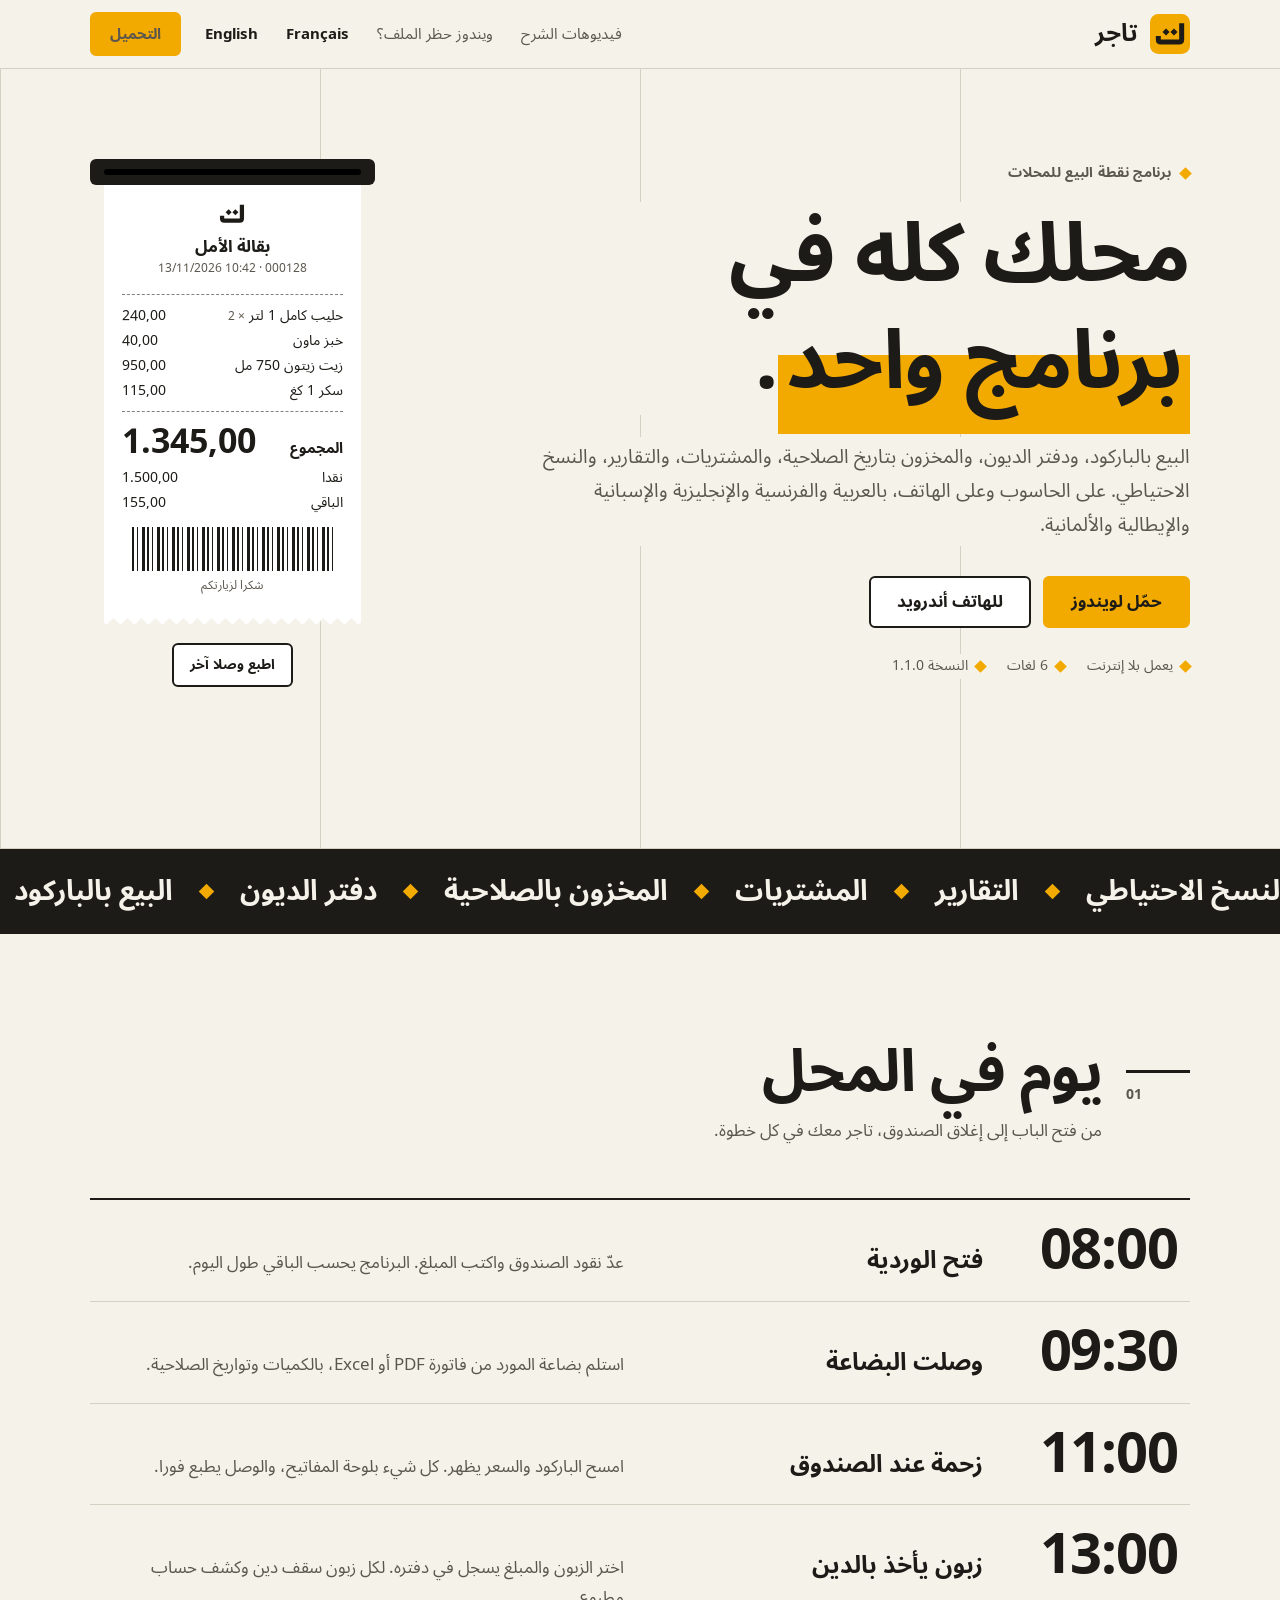
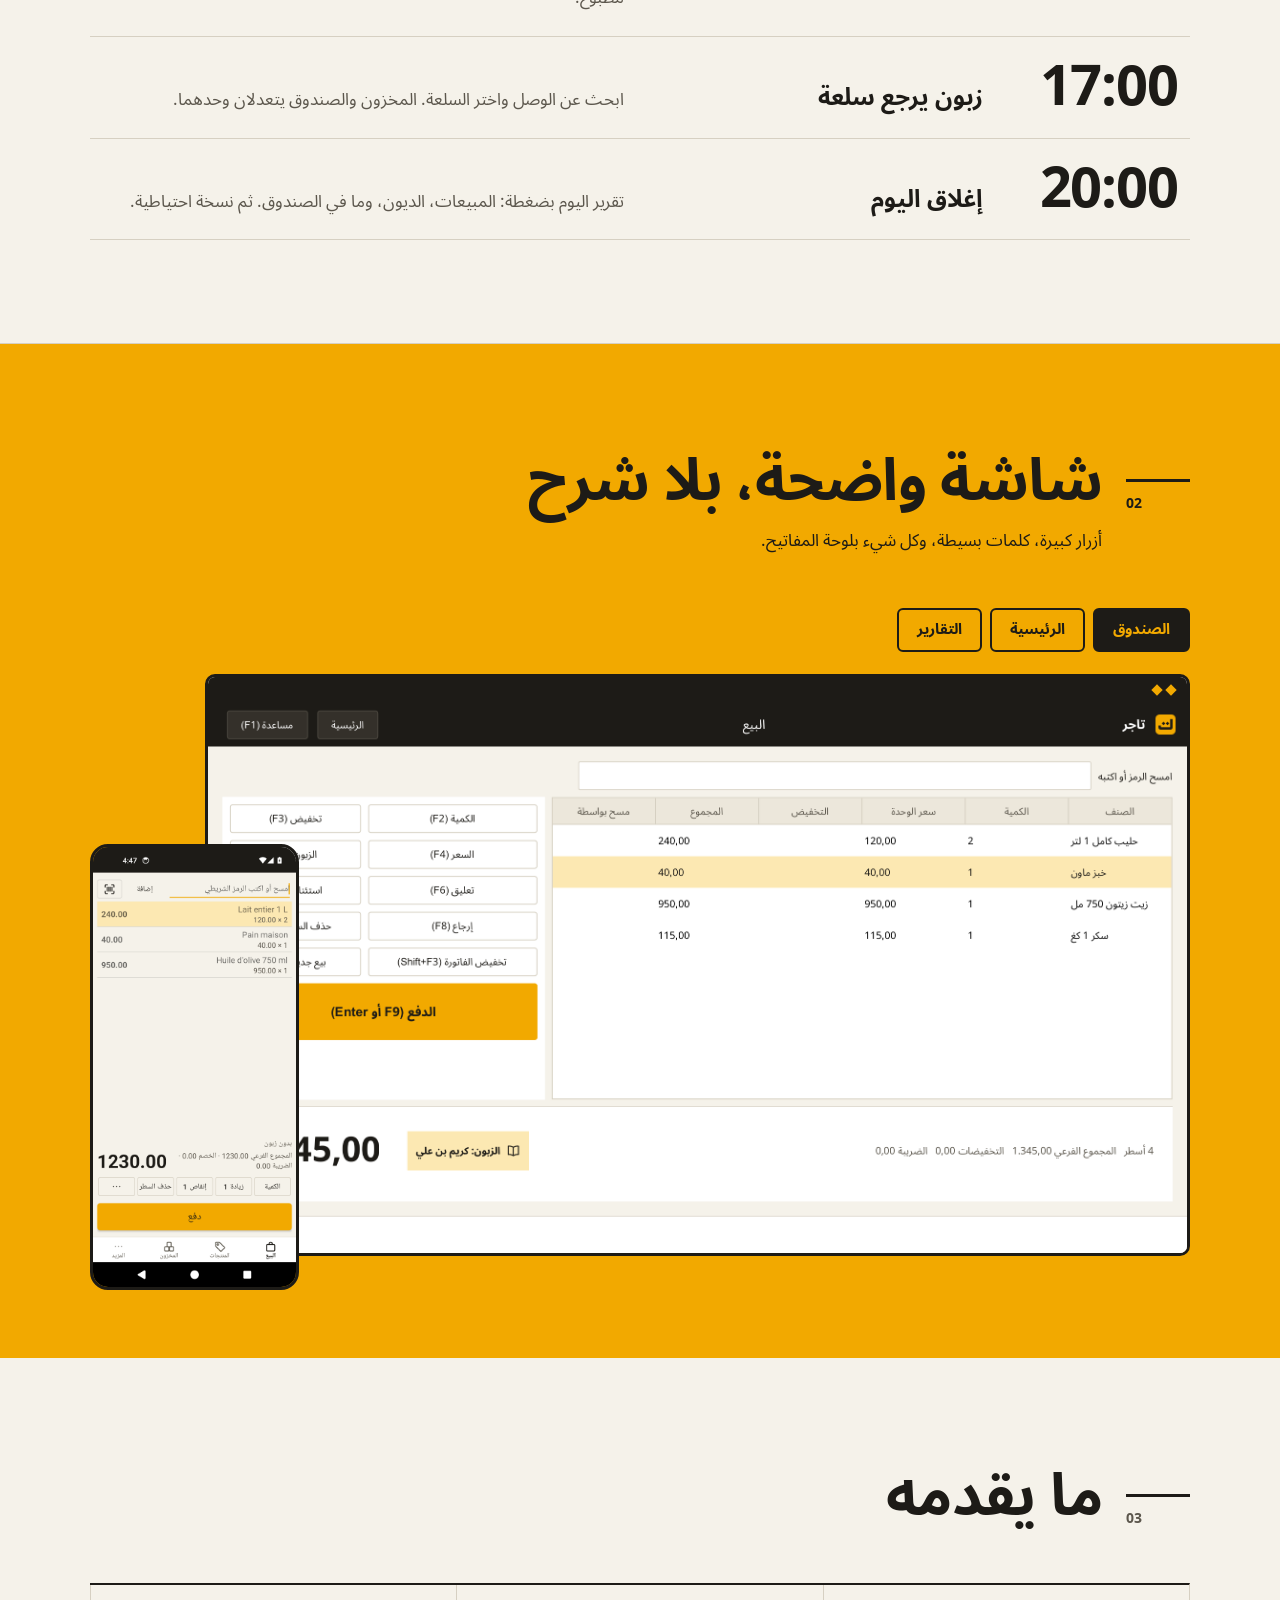
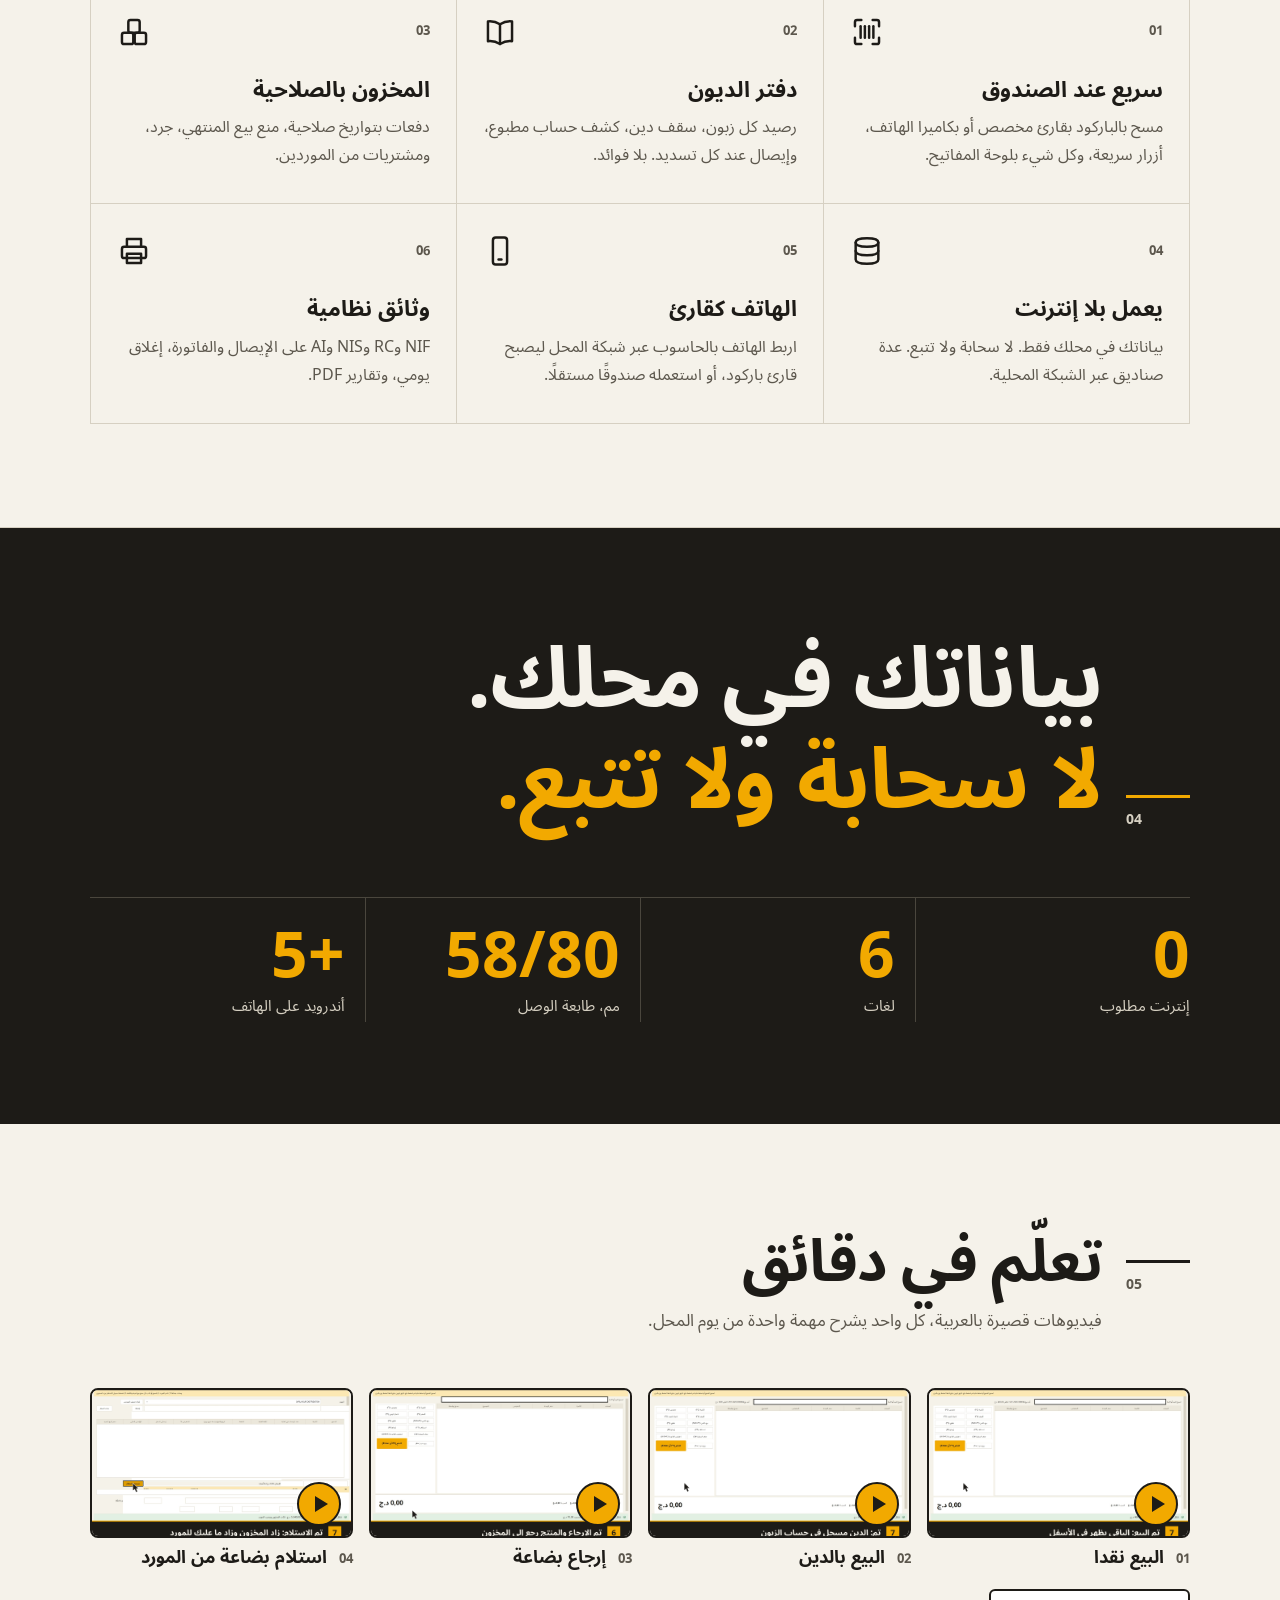
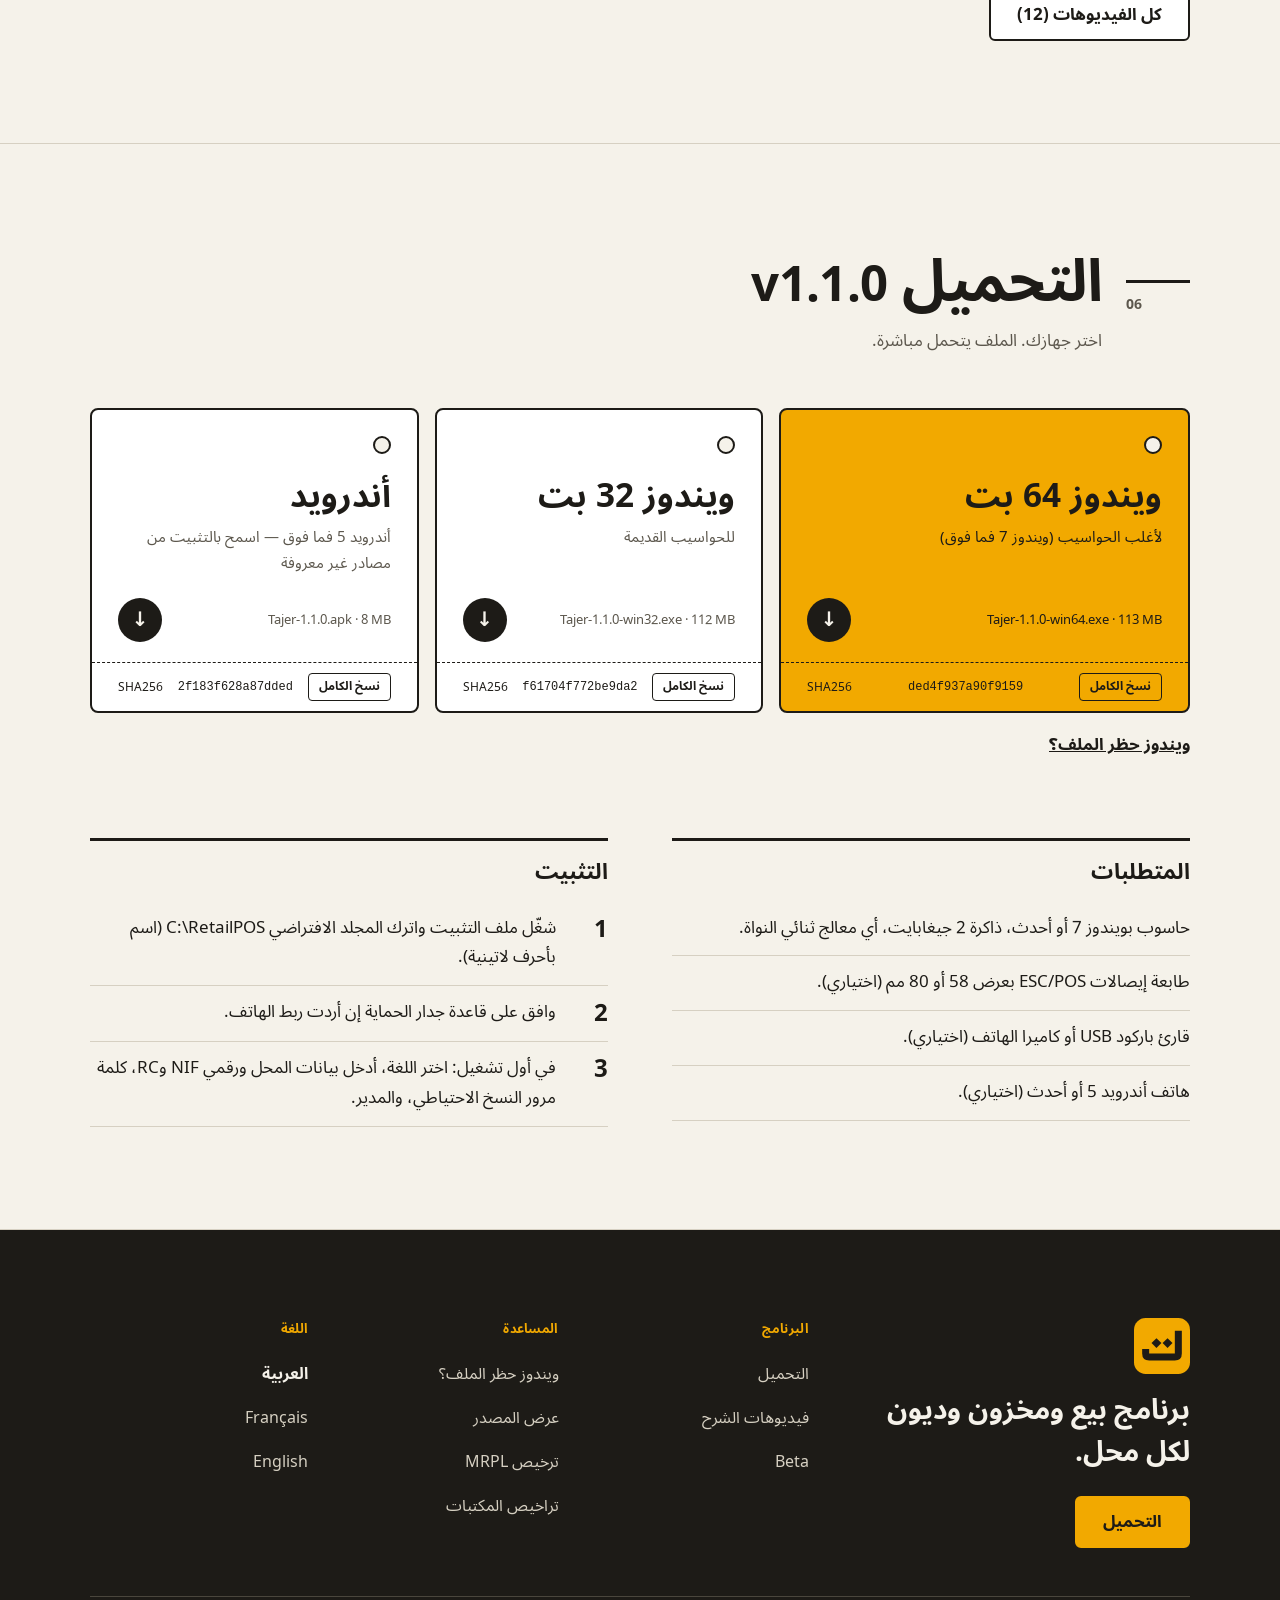
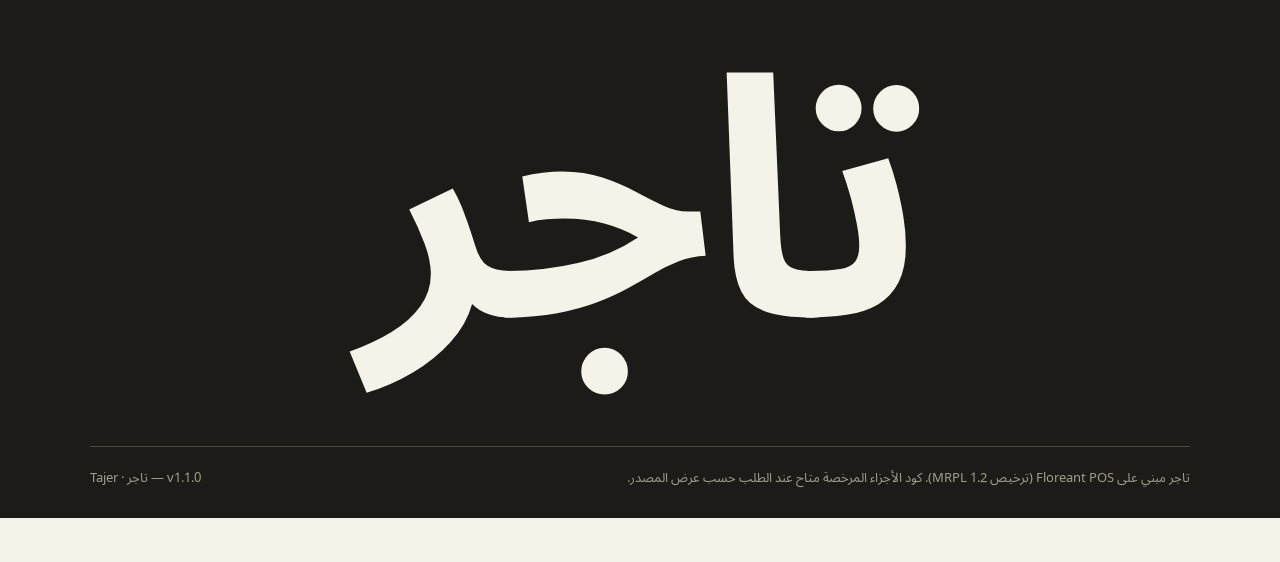
==== commit b604a495: "site: 1.1.0 stable Co-Authored-By: Claude Sonnet 5.5 <noreply@anthropic.com>" ====
--- a/index.html
+++ b/index.html
@@ -27,7 +27,7 @@
     <div class="h1box"><h1>محلك كله في <span class="mk">برنامج واحد</span>.</h1></div>
     <p class="lead">البيع بالباركود، ودفتر الديون، والمخزون بتاريخ الصلاحية، والمشتريات، والتقارير، والنسخ الاحتياطي. على الحاسوب وعلى الهاتف، بالعربية والفرنسية والإنجليزية والإسبانية والإيطالية والألمانية.</p>
     <div class="cta"><a class="btn go" href="#download">حمّل لويندوز</a><a class="btn" href="#download">للهاتف أندرويد</a></div>
-    <div class="facts"><span><i class="nq"></i>يعمل بلا إنترنت</span><span><i class="nq"></i>6 لغات</span><span><i class="nq"></i>النسخة 1.0.9</span></div>
+    <div class="facts"><span><i class="nq"></i>يعمل بلا إنترنت</span><span><i class="nq"></i>6 لغات</span><span><i class="nq"></i>النسخة 1.1.0</span></div>
   </div>
   <div class="printer" aria-hidden="true">
     <div class="slot"></div>
@@ -68,9 +68,9 @@
 </div></section>
 
 <section class="sec" id="download"><div class="wrap">
-  <div class="sec-h rv"><span class="sec-n num">06</span><h2>التحميل <small class="num">v1.0.9</small></h2><p>اختر جهازك. الملف يتحمل مباشرة.</p></div>
-  <div class="tix"><div class="tk main rv"><a class="hit" href="https://github.com/charaflokman/tajer-site/releases/download/v1.0.9/Tajer-1.0.9-win64.exe" download><span class="hole"></span><span class="name">ويندوز 64 بت</span><span class="note">لأغلب الحواسيب (ويندوز 7 فما فوق)</span><span class="get"><small>Tajer-1.0.9-win64.exe · 99 MB</small><span class="arrow" aria-hidden="true">&#8595;</span></span></a></div><div class="tk rv"><a class="hit" href="https://github.com/charaflokman/tajer-site/releases/download/v1.0.9/Tajer-1.0.9-win32.exe" download><span class="hole"></span><span class="name">ويندوز 32 بت</span><span class="note">للحواسيب القديمة</span><span class="get"><small>Tajer-1.0.9-win32.exe · 98 MB</small><span class="arrow" aria-hidden="true">&#8595;</span></span></a></div><div class="tk rv"><a class="hit" href="downloads/Tajer-1.0.7.apk" download><span class="hole"></span><span class="name">أندرويد</span><span class="note">أندرويد 5 فما فوق — اسمح بالتثبيت من مصادر غير معروفة</span><span class="get"><small>Tajer-1.0.7.apk · 7 MB</small><span class="arrow" aria-hidden="true">&#8595;</span></span></a><div class="sha">SHA256 <code>dcdd96caab6d758e</code><button type="button" class="cp" data-h="dcdd96caab6d758ecc7be30028c2bbeca0582fad61090d47a8e45822b190b7b6">نسخ الكامل</button></div></div></div>
-  <div class="beta rv" id="beta"><div><h3>نسخة تجريبية للحاسوب <span class="num">1.1.0-rc1</span> (للتجربة فقط، ليست للاستعمال النهائي)</h3><p>ثبّتها على حاسوب للتجربة بعد نسخ بياناتك احتياطيا.</p></div><a class="btn" href="https://github.com/charaflokman/tajer-site/releases/download/v1.1.0-rc1/Tajer-1.1.0-rc1-win64.exe" download>ويندوز 64 بت <small class="num">111 MB</small></a></div>
+  <div class="sec-h rv"><span class="sec-n num">06</span><h2>التحميل <small class="num">v1.1.0</small></h2><p>اختر جهازك. الملف يتحمل مباشرة.</p></div>
+  <div class="tix"><div class="tk main rv"><a class="hit" href="https://github.com/charaflokman/tajer-site/releases/download/v1.1.0/Tajer-1.1.0-win64.exe" download><span class="hole"></span><span class="name">ويندوز 64 بت</span><span class="note">لأغلب الحواسيب (ويندوز 7 فما فوق)</span><span class="get"><small>Tajer-1.1.0-win64.exe · 113 MB</small><span class="arrow" aria-hidden="true">&#8595;</span></span></a><div class="sha">SHA256 <code>ded4f937a90f9159</code><button type="button" class="cp" data-h="ded4f937a90f915957e93d38db79717d77a1b29deead418df4368483b7239bcc">نسخ الكامل</button></div></div><div class="tk rv"><a class="hit" href="https://github.com/charaflokman/tajer-site/releases/download/v1.1.0/Tajer-1.1.0-win32.exe" download><span class="hole"></span><span class="name">ويندوز 32 بت</span><span class="note">للحواسيب القديمة</span><span class="get"><small>Tajer-1.1.0-win32.exe · 112 MB</small><span class="arrow" aria-hidden="true">&#8595;</span></span></a><div class="sha">SHA256 <code>f61704f772be9da2</code><button type="button" class="cp" data-h="f61704f772be9da233c79a9e1314fb3278bf59158b3ef1883a7d91ad4a945499">نسخ الكامل</button></div></div><div class="tk rv"><a class="hit" href="downloads/Tajer-1.1.0.apk" download><span class="hole"></span><span class="name">أندرويد</span><span class="note">أندرويد 5 فما فوق — اسمح بالتثبيت من مصادر غير معروفة</span><span class="get"><small>Tajer-1.1.0.apk · 8 MB</small><span class="arrow" aria-hidden="true">&#8595;</span></span></a><div class="sha">SHA256 <code>2f183f628a87dded</code><button type="button" class="cp" data-h="2f183f628a87dded1ba552ae4666f60a55ac001752eb73aaabb3cef4f6ec79a6">نسخ الكامل</button></div></div></div>
+  
   <p class="help-link"><a href="blocked/">ويندوز حظر الملف؟</a></p>
   <div class="two">
     <div class="rv"><h3>المتطلبات</h3><ul class="reqs"><li>حاسوب بويندوز 7 أو أحدث، ذاكرة 2 جيغابايت، أي معالج ثنائي النواة.</li><li>طابعة إيصالات ESC/POS بعرض 58 أو 80 مم (اختياري).</li><li>قارئ باركود USB أو كاميرا الهاتف (اختياري).</li><li>هاتف أندرويد 5 أو أحدث (اختياري).</li></ul></div>
@@ -87,7 +87,7 @@
     <nav class="foot-col"><h3>اللغة</h3><span class="cur">العربية</span><a href="fr/">Français</a><a href="en/">English</a></nav>
   </div>
   <div class="giant" aria-hidden="true">تاجر</div>
-  <div class="foot-end"><small>تاجر مبني على Floreant POS (ترخيص MRPL 1.2). كود الأجزاء المرخصة متاح عند الطلب حسب عرض المصدر.</small><small class="num">Tajer · تاجر — v1.0.9</small></div>
+  <div class="foot-end"><small>تاجر مبني على Floreant POS (ترخيص MRPL 1.2). كود الأجزاء المرخصة متاح عند الطلب حسب عرض المصدر.</small><small class="num">Tajer · تاجر — v1.1.0</small></div>
 </div></footer>
 <script type="application/json" id="rc">[{"shop": "بقالة الأمل", "meta": "13/11/2026 10:42 · 000128", "totalLabel": "المجموع", "total": "1.345,00", "rows": [["حليب كامل 1 لتر", "240,00", "× 2"], ["خبز ماون", "40,00", ""], ["زيت زيتون 750 مل", "950,00", ""], ["سكر 1 كغ", "115,00", ""]], "after": [["نقدا", "1.500,00"], ["الباقي", "155,00"]], "note": "", "thanks": "شكرا لزيارتكم"}, {"shop": "بقالة الأمل", "meta": "13/11/2026 13:05 · 000131", "totalLabel": "المجموع", "total": "1.570,00", "rows": [["سميد 10 كغ", "1.150,00", ""], ["قهوة 250 غ", "420,00", ""]], "after": [["رصيد الزبون بعد البيع", "4.320,00"]], "note": "على الدفتر: كريم بن علي", "thanks": "شكرا لزيارتكم"}, {"shop": "بقالة الأمل", "meta": "13/11/2026 17:20 · 000139", "totalLabel": "أعيد نقدا", "total": "950,00", "rows": [["إرجاع: زيت زيتون 750 مل", "-950,00", ""]], "after": [], "note": "رجعت السلعة إلى المخزون", "ok": true, "thanks": "الوصل الأصلي 000128"}]</script>
 <script src="assets/home.js"></script>
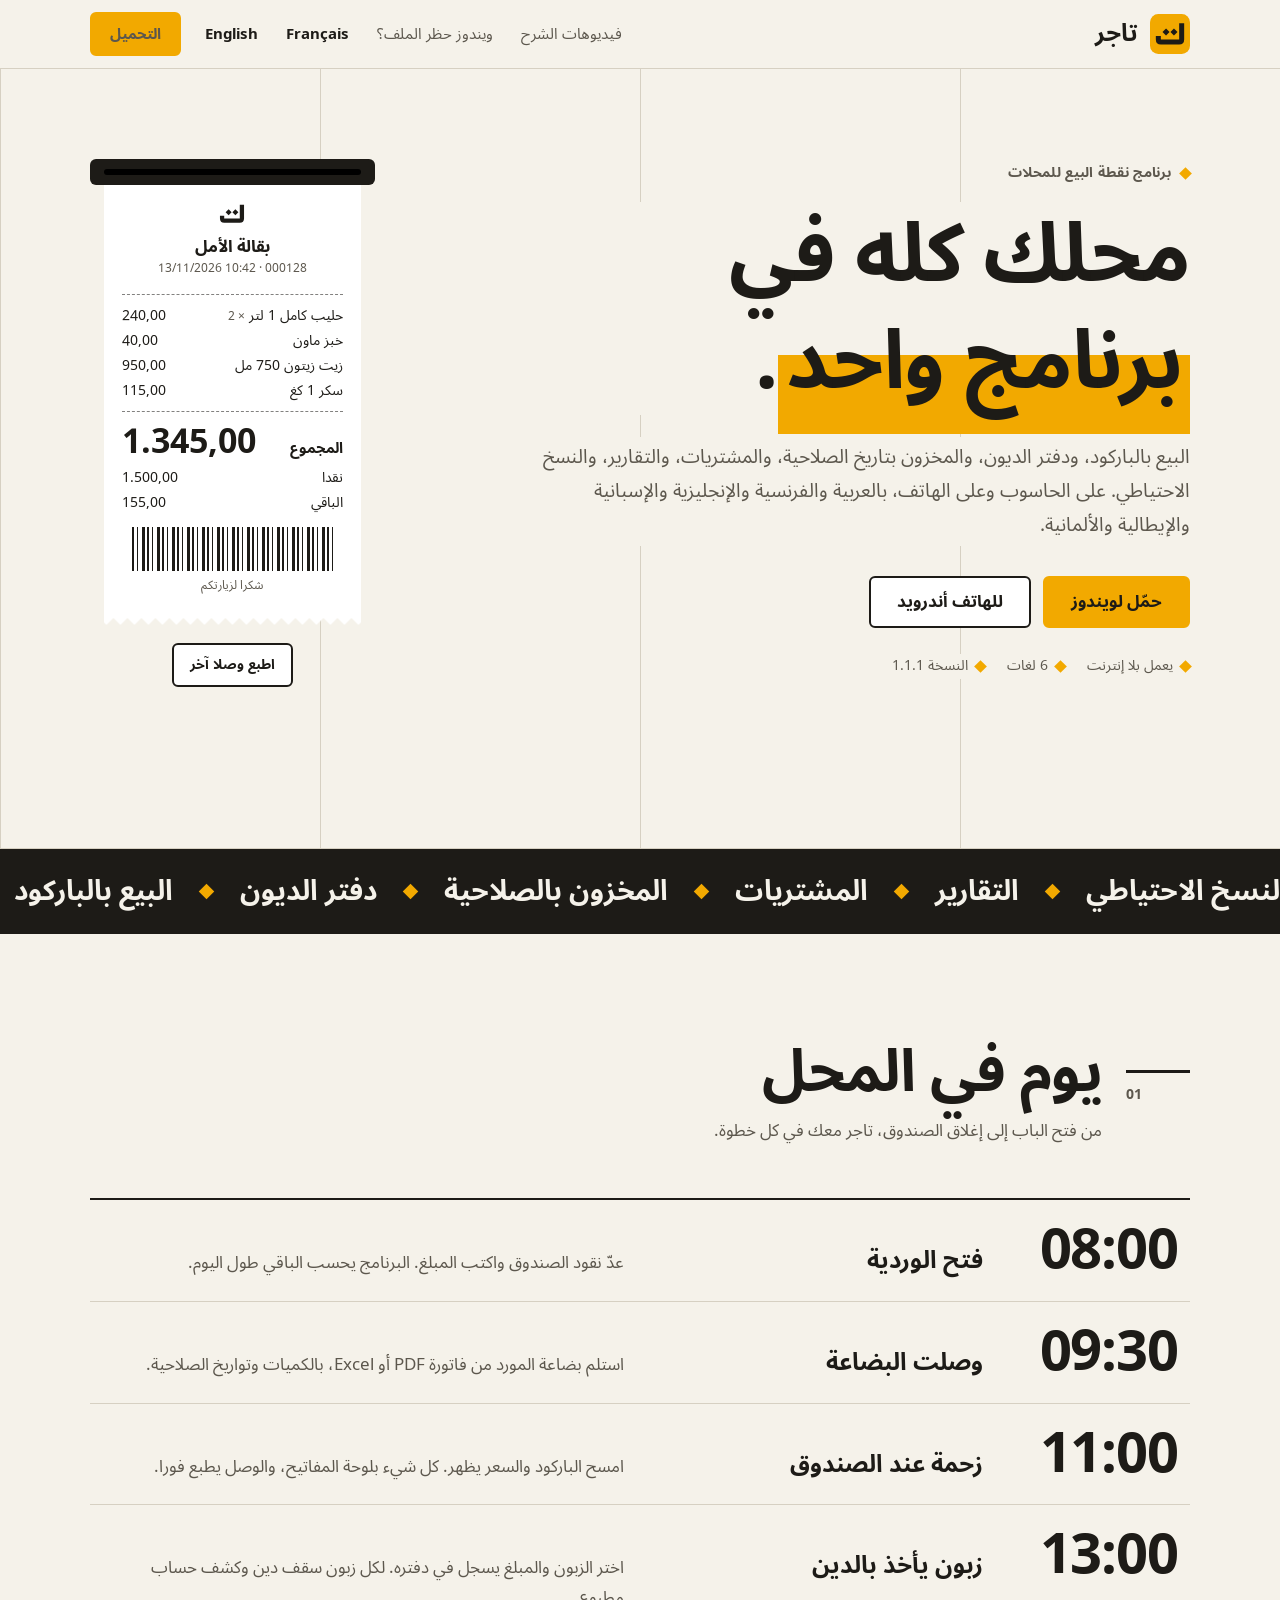
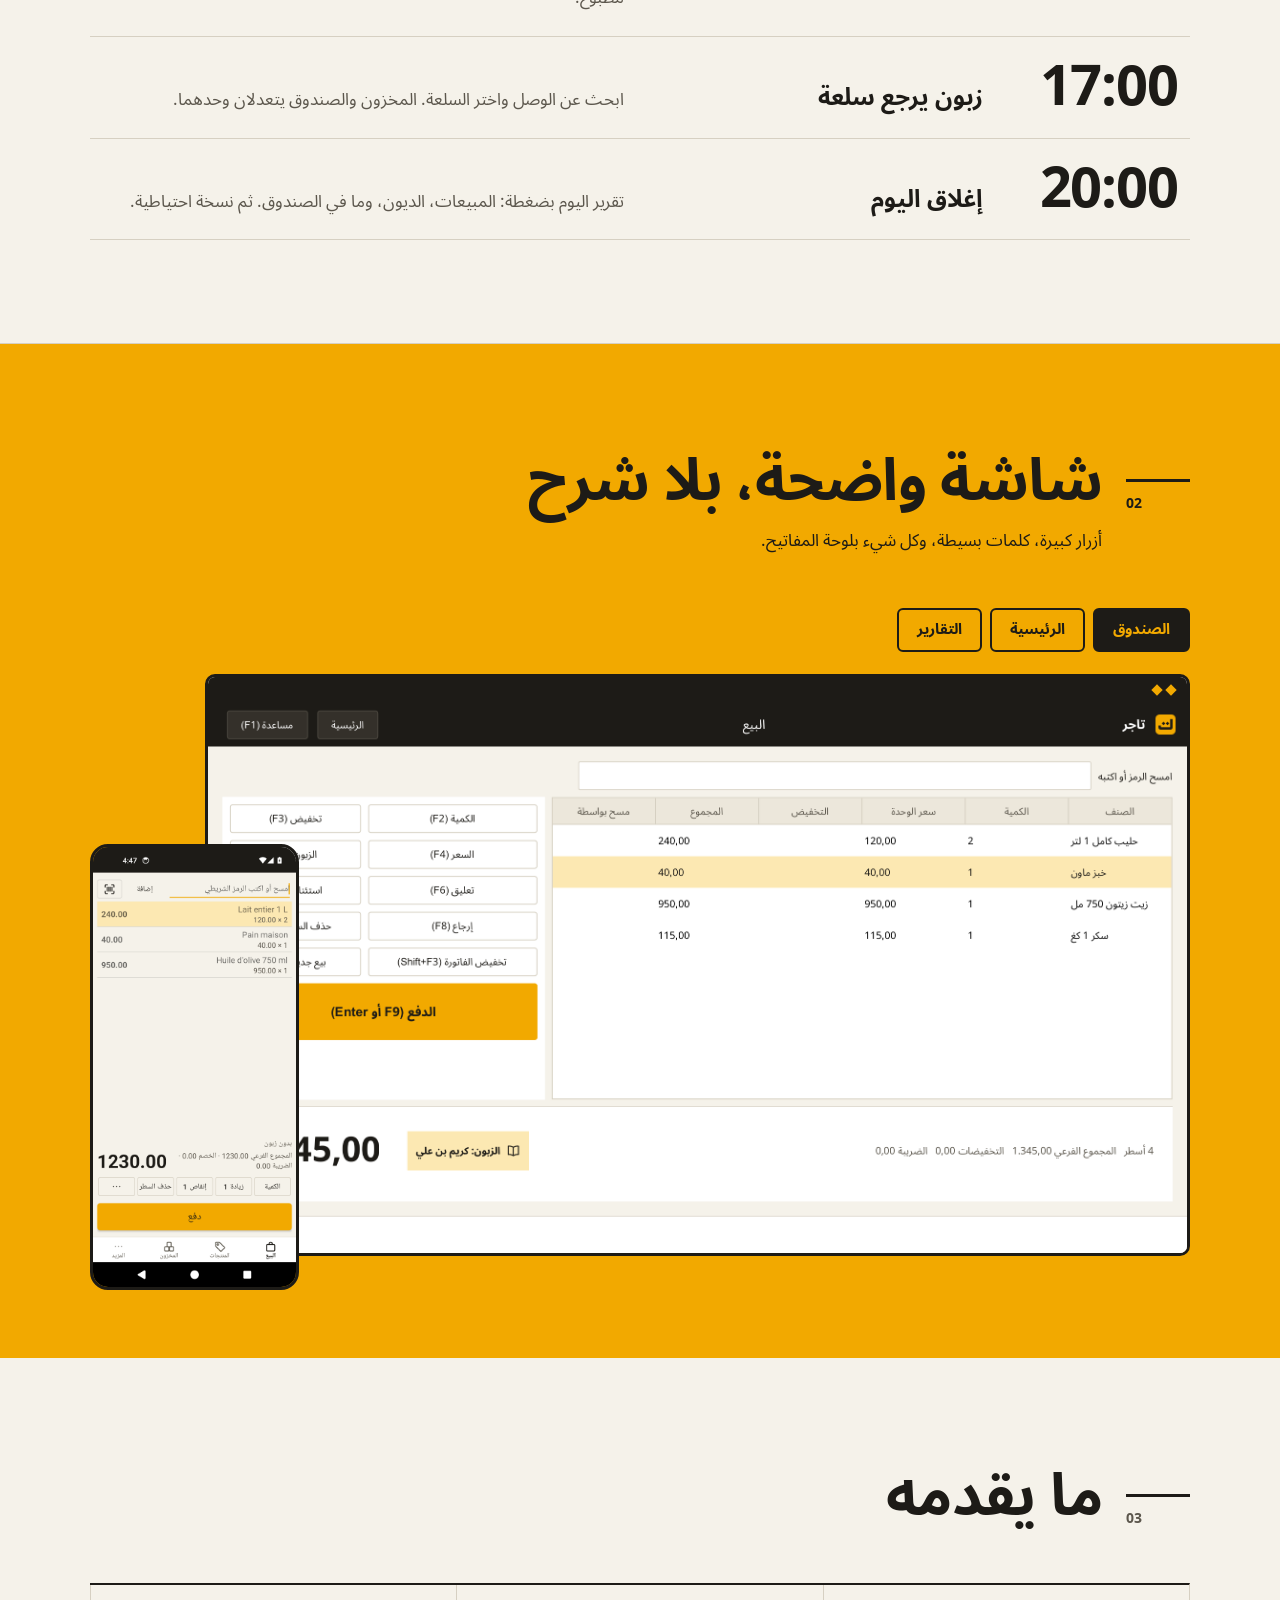
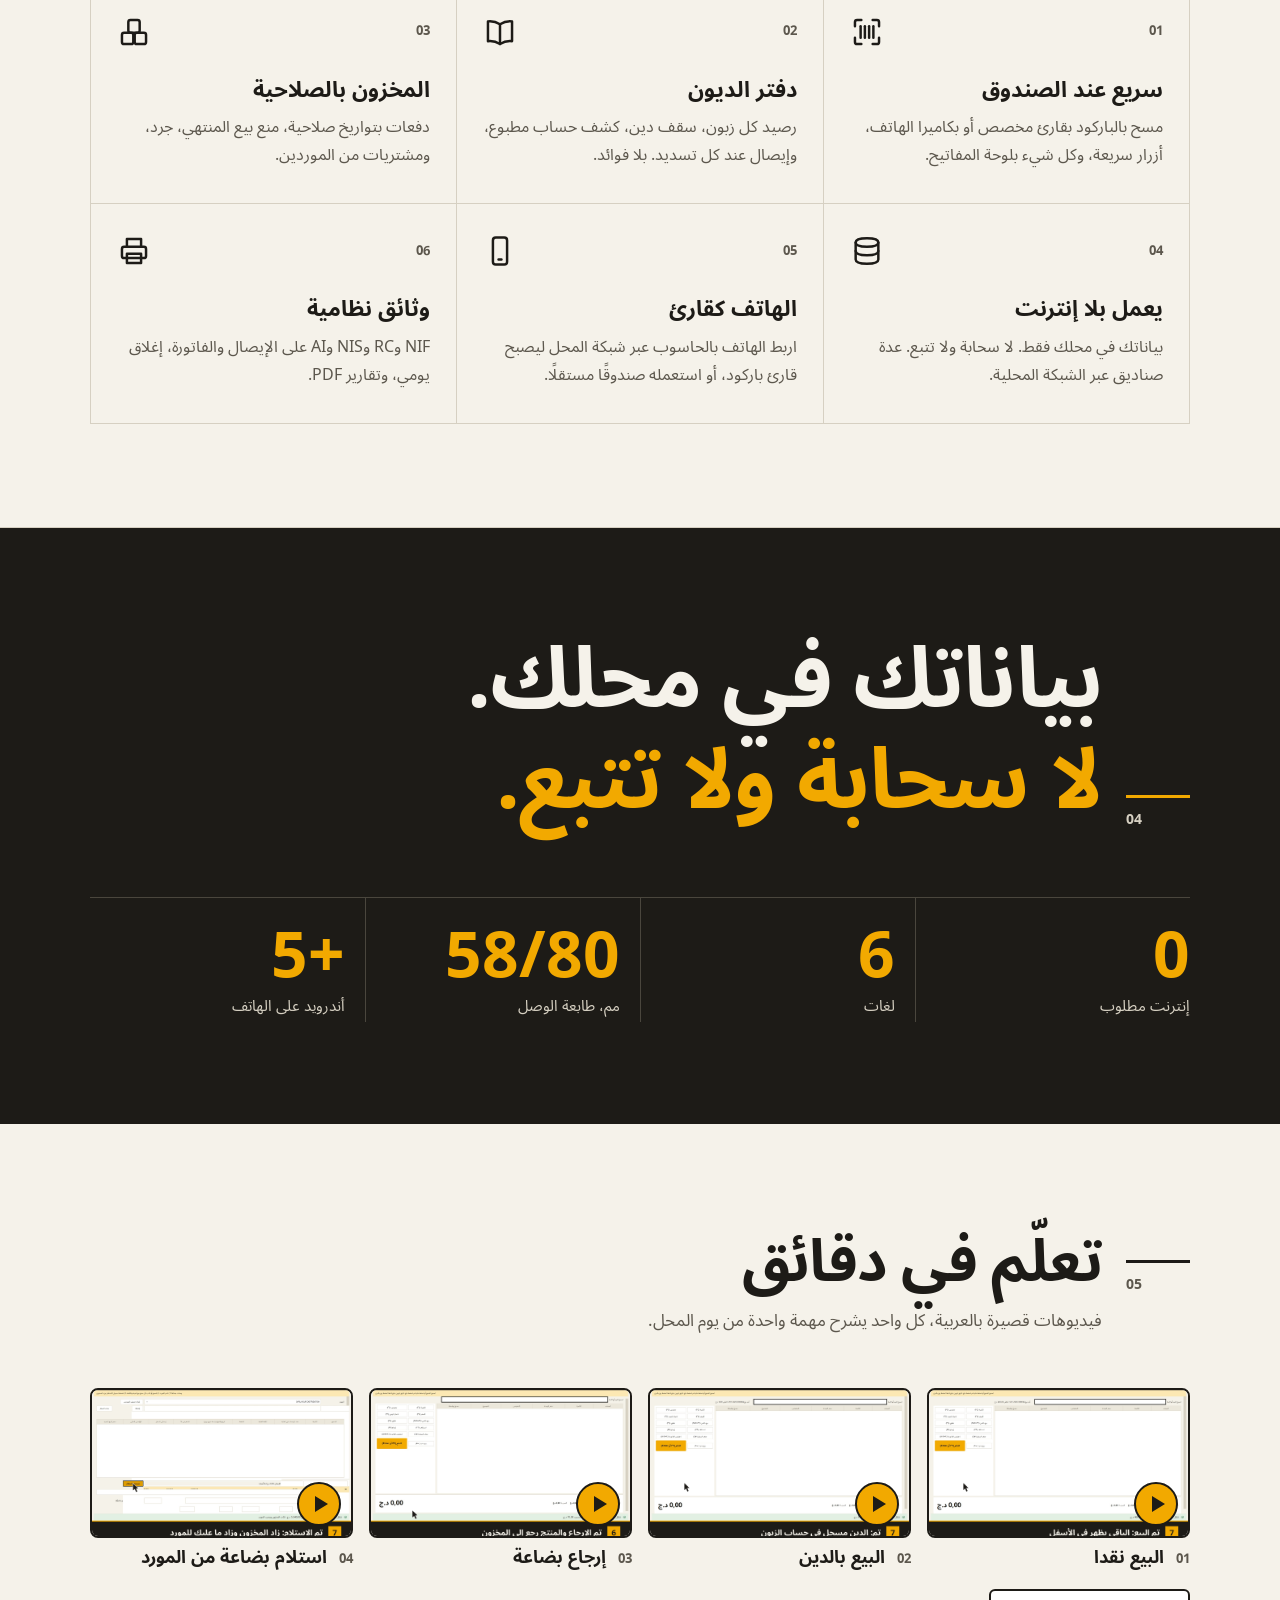
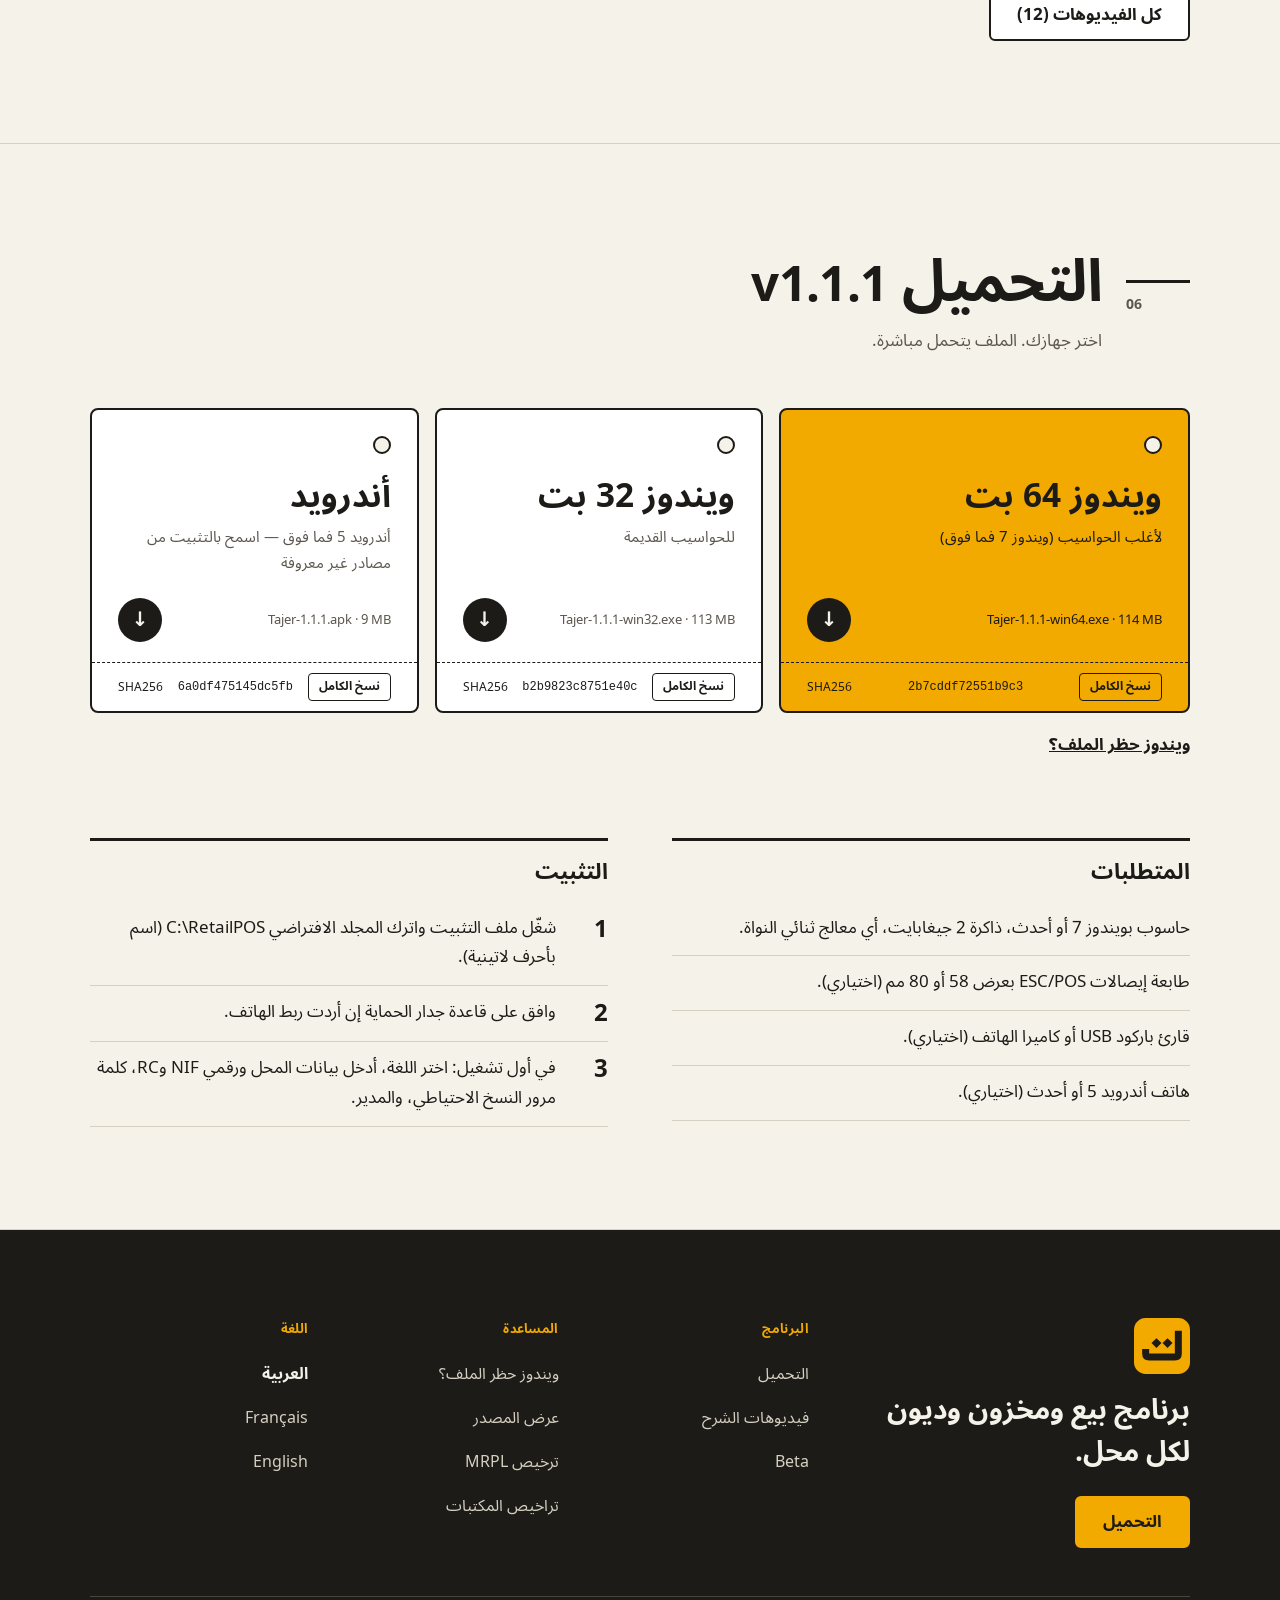
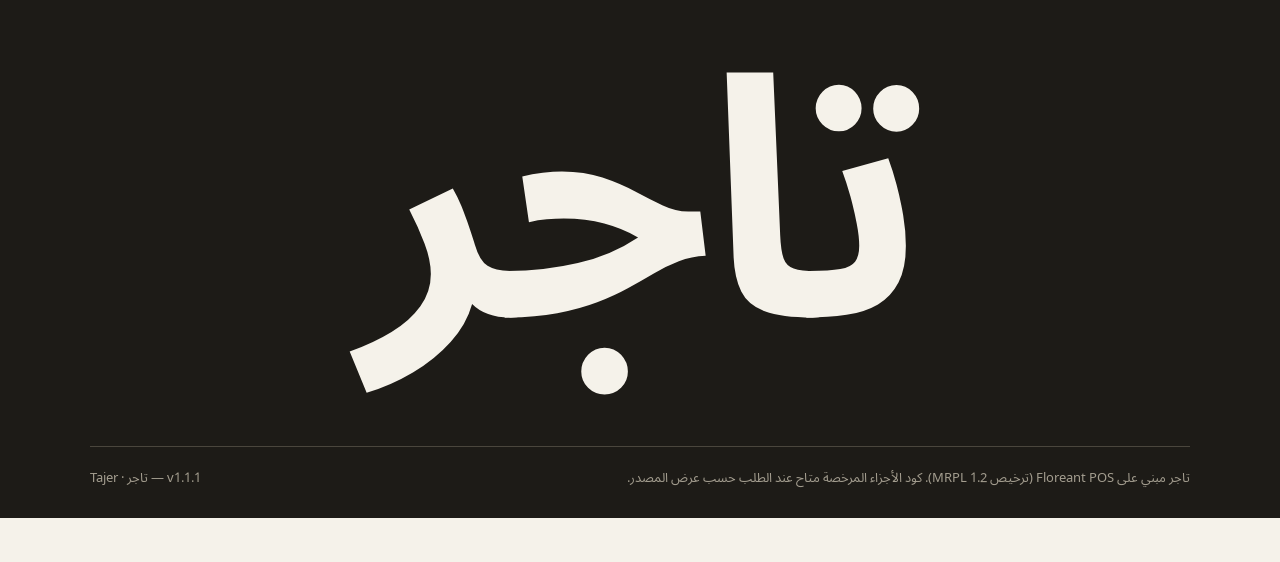
==== commit ecc4598b: "site: 1.1.1 stable (desktop + APK, remove 1.1.0 APK) Co-Authored-By: Claude Sonnet 5.5 <noreply@anth" ====
--- a/index.html
+++ b/index.html
@@ -27,7 +27,7 @@
     <div class="h1box"><h1>محلك كله في <span class="mk">برنامج واحد</span>.</h1></div>
     <p class="lead">البيع بالباركود، ودفتر الديون، والمخزون بتاريخ الصلاحية، والمشتريات، والتقارير، والنسخ الاحتياطي. على الحاسوب وعلى الهاتف، بالعربية والفرنسية والإنجليزية والإسبانية والإيطالية والألمانية.</p>
     <div class="cta"><a class="btn go" href="#download">حمّل لويندوز</a><a class="btn" href="#download">للهاتف أندرويد</a></div>
-    <div class="facts"><span><i class="nq"></i>يعمل بلا إنترنت</span><span><i class="nq"></i>6 لغات</span><span><i class="nq"></i>النسخة 1.1.0</span></div>
+    <div class="facts"><span><i class="nq"></i>يعمل بلا إنترنت</span><span><i class="nq"></i>6 لغات</span><span><i class="nq"></i>النسخة 1.1.1</span></div>
   </div>
   <div class="printer" aria-hidden="true">
     <div class="slot"></div>
@@ -68,8 +68,8 @@
 </div></section>
 
 <section class="sec" id="download"><div class="wrap">
-  <div class="sec-h rv"><span class="sec-n num">06</span><h2>التحميل <small class="num">v1.1.0</small></h2><p>اختر جهازك. الملف يتحمل مباشرة.</p></div>
-  <div class="tix"><div class="tk main rv"><a class="hit" href="https://github.com/charaflokman/tajer-site/releases/download/v1.1.0/Tajer-1.1.0-win64.exe" download><span class="hole"></span><span class="name">ويندوز 64 بت</span><span class="note">لأغلب الحواسيب (ويندوز 7 فما فوق)</span><span class="get"><small>Tajer-1.1.0-win64.exe · 113 MB</small><span class="arrow" aria-hidden="true">&#8595;</span></span></a><div class="sha">SHA256 <code>ded4f937a90f9159</code><button type="button" class="cp" data-h="ded4f937a90f915957e93d38db79717d77a1b29deead418df4368483b7239bcc">نسخ الكامل</button></div></div><div class="tk rv"><a class="hit" href="https://github.com/charaflokman/tajer-site/releases/download/v1.1.0/Tajer-1.1.0-win32.exe" download><span class="hole"></span><span class="name">ويندوز 32 بت</span><span class="note">للحواسيب القديمة</span><span class="get"><small>Tajer-1.1.0-win32.exe · 112 MB</small><span class="arrow" aria-hidden="true">&#8595;</span></span></a><div class="sha">SHA256 <code>f61704f772be9da2</code><button type="button" class="cp" data-h="f61704f772be9da233c79a9e1314fb3278bf59158b3ef1883a7d91ad4a945499">نسخ الكامل</button></div></div><div class="tk rv"><a class="hit" href="downloads/Tajer-1.1.0.apk" download><span class="hole"></span><span class="name">أندرويد</span><span class="note">أندرويد 5 فما فوق — اسمح بالتثبيت من مصادر غير معروفة</span><span class="get"><small>Tajer-1.1.0.apk · 8 MB</small><span class="arrow" aria-hidden="true">&#8595;</span></span></a><div class="sha">SHA256 <code>2f183f628a87dded</code><button type="button" class="cp" data-h="2f183f628a87dded1ba552ae4666f60a55ac001752eb73aaabb3cef4f6ec79a6">نسخ الكامل</button></div></div></div>
+  <div class="sec-h rv"><span class="sec-n num">06</span><h2>التحميل <small class="num">v1.1.1</small></h2><p>اختر جهازك. الملف يتحمل مباشرة.</p></div>
+  <div class="tix"><div class="tk main rv"><a class="hit" href="https://github.com/charaflokman/tajer-site/releases/download/v1.1.1/Tajer-1.1.1-win64.exe" download><span class="hole"></span><span class="name">ويندوز 64 بت</span><span class="note">لأغلب الحواسيب (ويندوز 7 فما فوق)</span><span class="get"><small>Tajer-1.1.1-win64.exe · 114 MB</small><span class="arrow" aria-hidden="true">&#8595;</span></span></a><div class="sha">SHA256 <code>2b7cddf72551b9c3</code><button type="button" class="cp" data-h="2b7cddf72551b9c30ae5a5f2070b0c7ec9ce3b52700556eeba83c50029e5f3db">نسخ الكامل</button></div></div><div class="tk rv"><a class="hit" href="https://github.com/charaflokman/tajer-site/releases/download/v1.1.1/Tajer-1.1.1-win32.exe" download><span class="hole"></span><span class="name">ويندوز 32 بت</span><span class="note">للحواسيب القديمة</span><span class="get"><small>Tajer-1.1.1-win32.exe · 113 MB</small><span class="arrow" aria-hidden="true">&#8595;</span></span></a><div class="sha">SHA256 <code>b2b9823c8751e40c</code><button type="button" class="cp" data-h="b2b9823c8751e40cb915d9c0d003696b18b6c6ef2a79f3d00af6c99cd7fd5071">نسخ الكامل</button></div></div><div class="tk rv"><a class="hit" href="downloads/Tajer-1.1.1.apk" download><span class="hole"></span><span class="name">أندرويد</span><span class="note">أندرويد 5 فما فوق — اسمح بالتثبيت من مصادر غير معروفة</span><span class="get"><small>Tajer-1.1.1.apk · 9 MB</small><span class="arrow" aria-hidden="true">&#8595;</span></span></a><div class="sha">SHA256 <code>6a0df475145dc5fb</code><button type="button" class="cp" data-h="6a0df475145dc5fb737e5be428f80a9c090f173d3ac02090acd2ed4af7781197">نسخ الكامل</button></div></div></div>
   
   <p class="help-link"><a href="blocked/">ويندوز حظر الملف؟</a></p>
   <div class="two">
@@ -87,7 +87,7 @@
     <nav class="foot-col"><h3>اللغة</h3><span class="cur">العربية</span><a href="fr/">Français</a><a href="en/">English</a></nav>
   </div>
   <div class="giant" aria-hidden="true">تاجر</div>
-  <div class="foot-end"><small>تاجر مبني على Floreant POS (ترخيص MRPL 1.2). كود الأجزاء المرخصة متاح عند الطلب حسب عرض المصدر.</small><small class="num">Tajer · تاجر — v1.1.0</small></div>
+  <div class="foot-end"><small>تاجر مبني على Floreant POS (ترخيص MRPL 1.2). كود الأجزاء المرخصة متاح عند الطلب حسب عرض المصدر.</small><small class="num">Tajer · تاجر — v1.1.1</small></div>
 </div></footer>
 <script type="application/json" id="rc">[{"shop": "بقالة الأمل", "meta": "13/11/2026 10:42 · 000128", "totalLabel": "المجموع", "total": "1.345,00", "rows": [["حليب كامل 1 لتر", "240,00", "× 2"], ["خبز ماون", "40,00", ""], ["زيت زيتون 750 مل", "950,00", ""], ["سكر 1 كغ", "115,00", ""]], "after": [["نقدا", "1.500,00"], ["الباقي", "155,00"]], "note": "", "thanks": "شكرا لزيارتكم"}, {"shop": "بقالة الأمل", "meta": "13/11/2026 13:05 · 000131", "totalLabel": "المجموع", "total": "1.570,00", "rows": [["سميد 10 كغ", "1.150,00", ""], ["قهوة 250 غ", "420,00", ""]], "after": [["رصيد الزبون بعد البيع", "4.320,00"]], "note": "على الدفتر: كريم بن علي", "thanks": "شكرا لزيارتكم"}, {"shop": "بقالة الأمل", "meta": "13/11/2026 17:20 · 000139", "totalLabel": "أعيد نقدا", "total": "950,00", "rows": [["إرجاع: زيت زيتون 750 مل", "-950,00", ""]], "after": [], "note": "رجعت السلعة إلى المخزون", "ok": true, "thanks": "الوصل الأصلي 000128"}]</script>
 <script src="assets/home.js"></script>
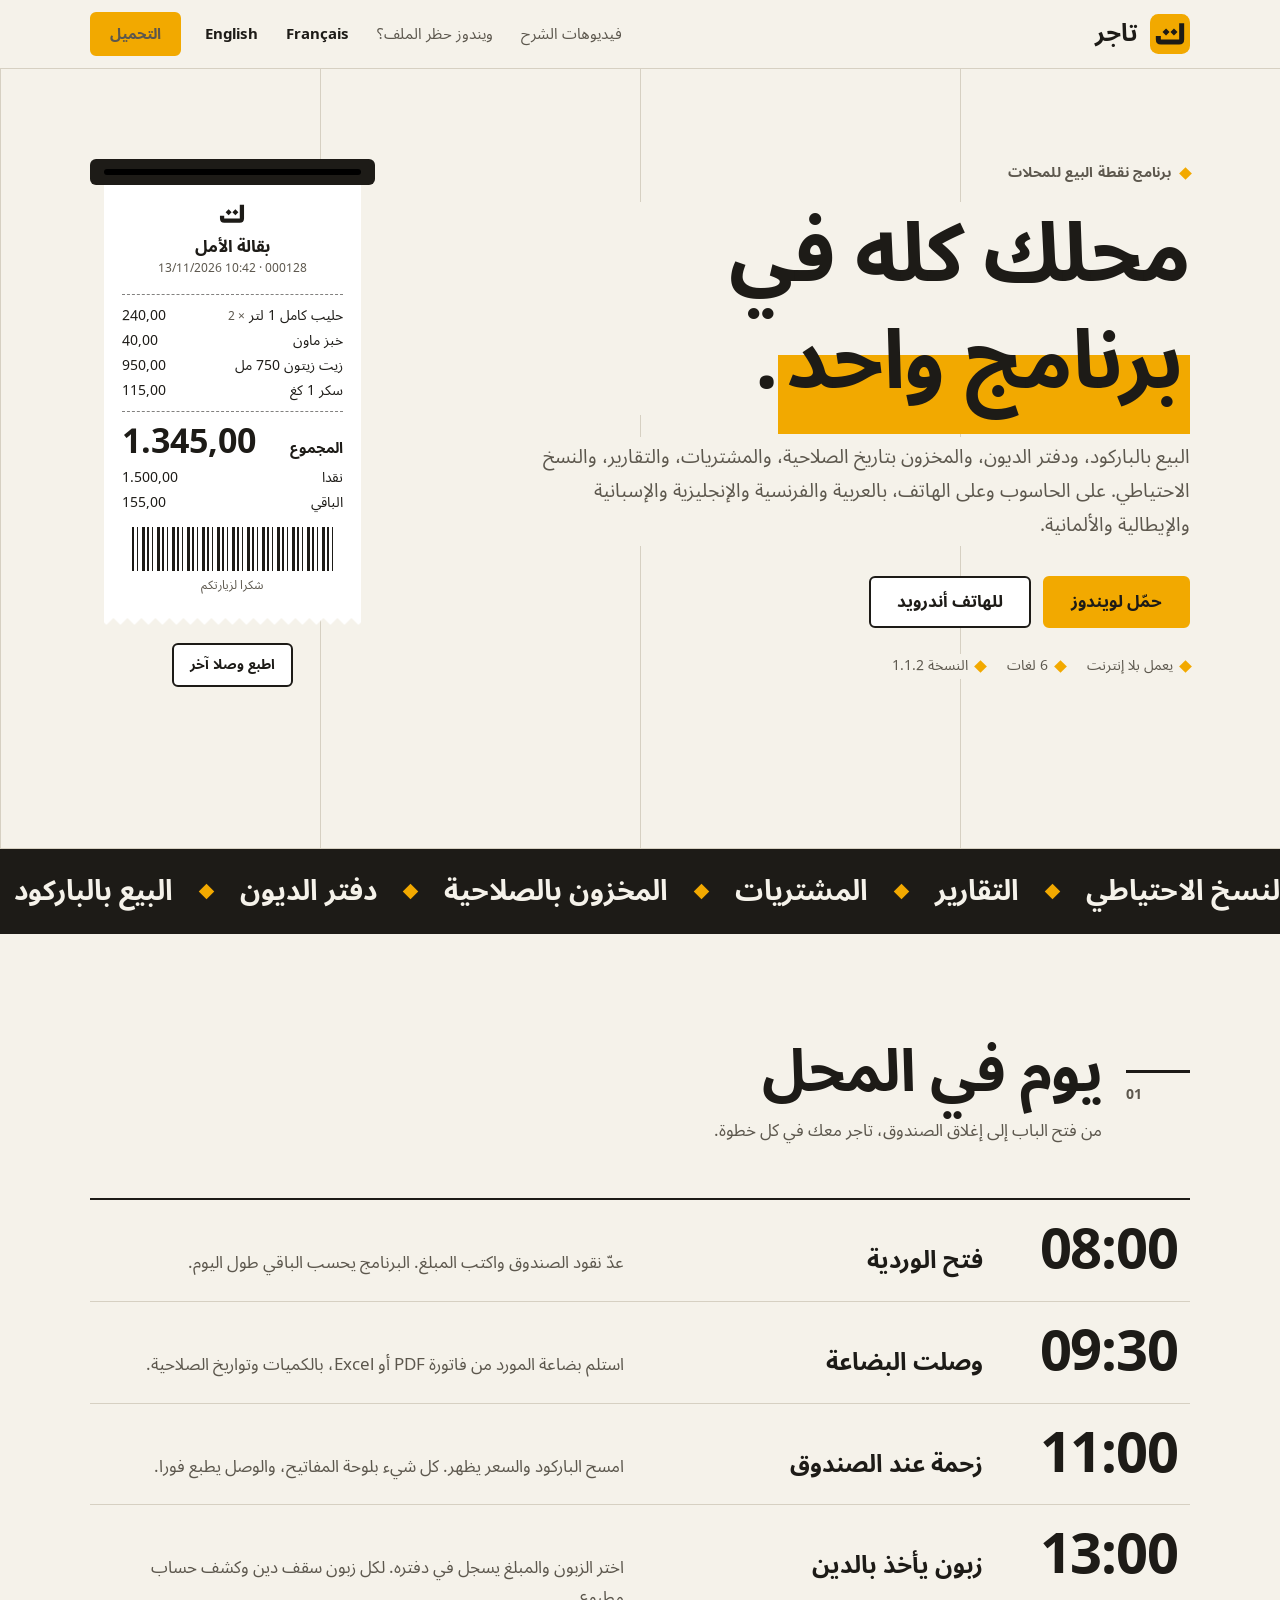
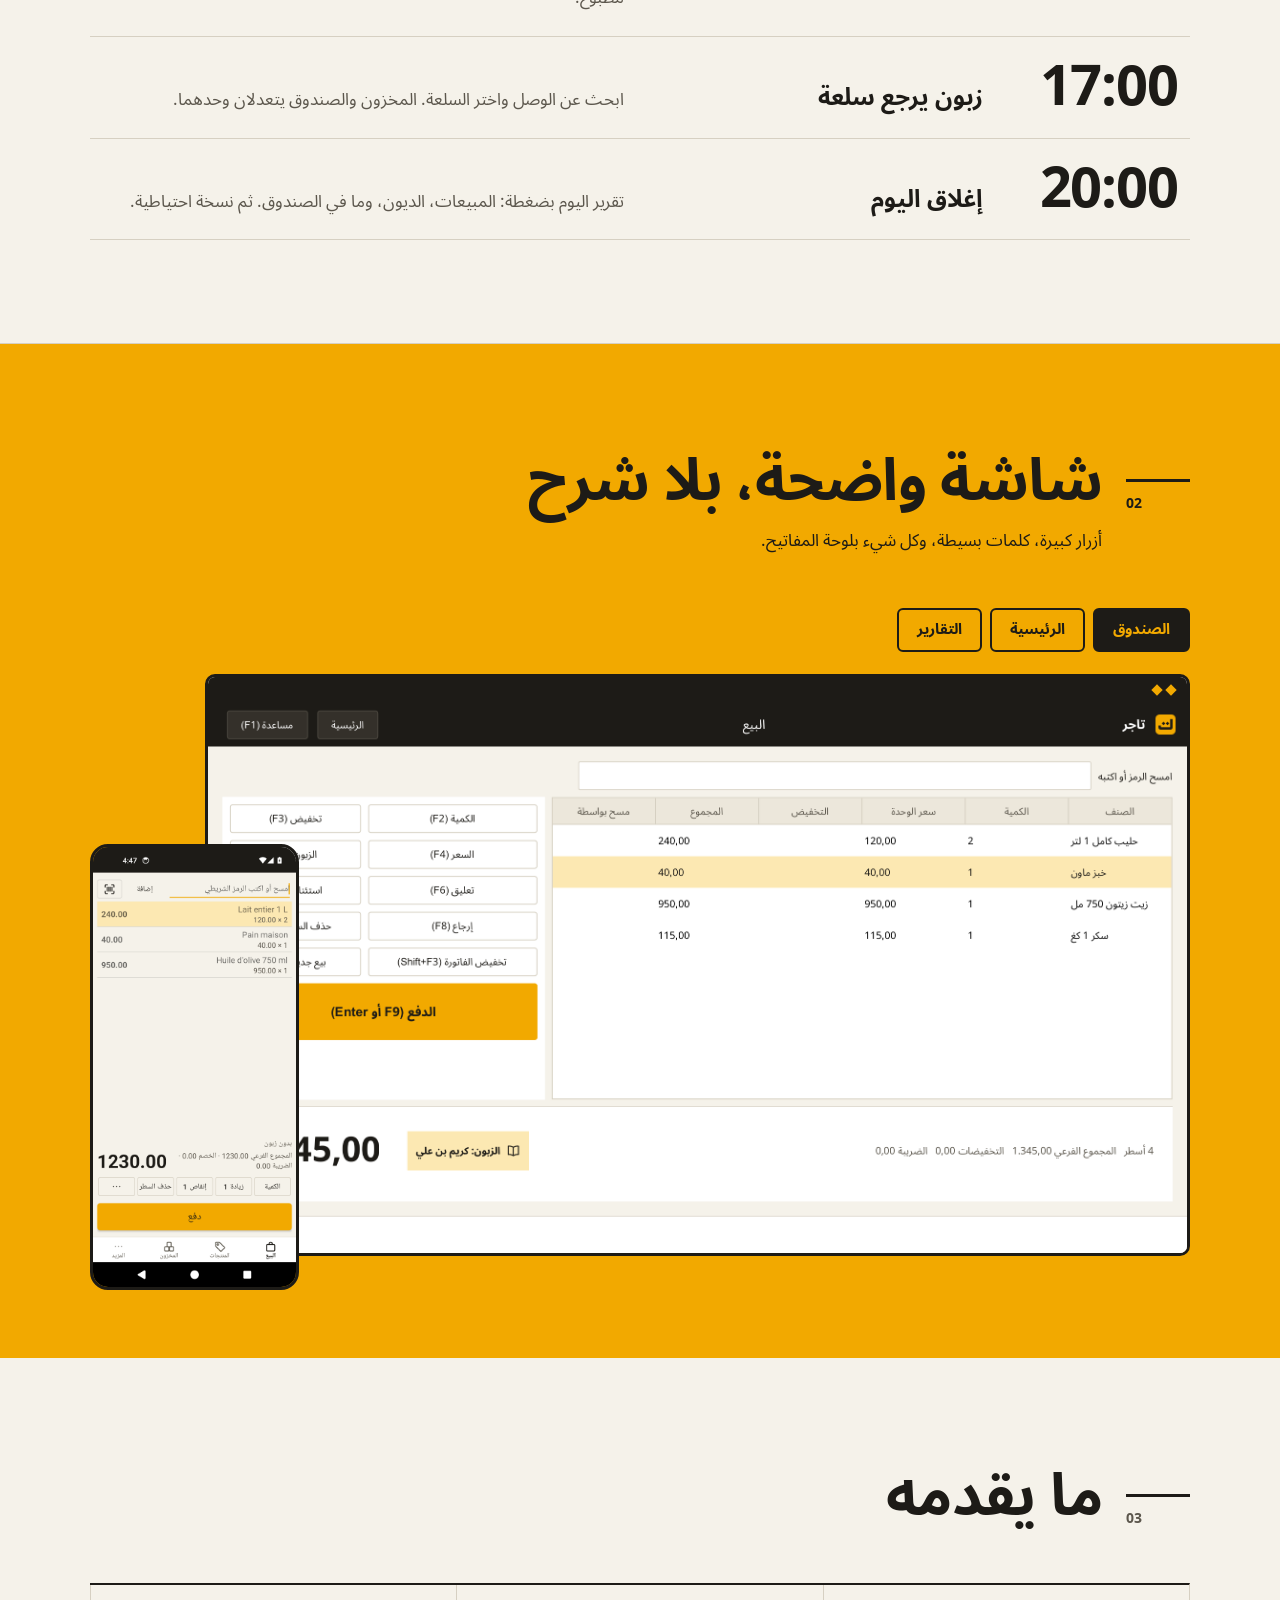
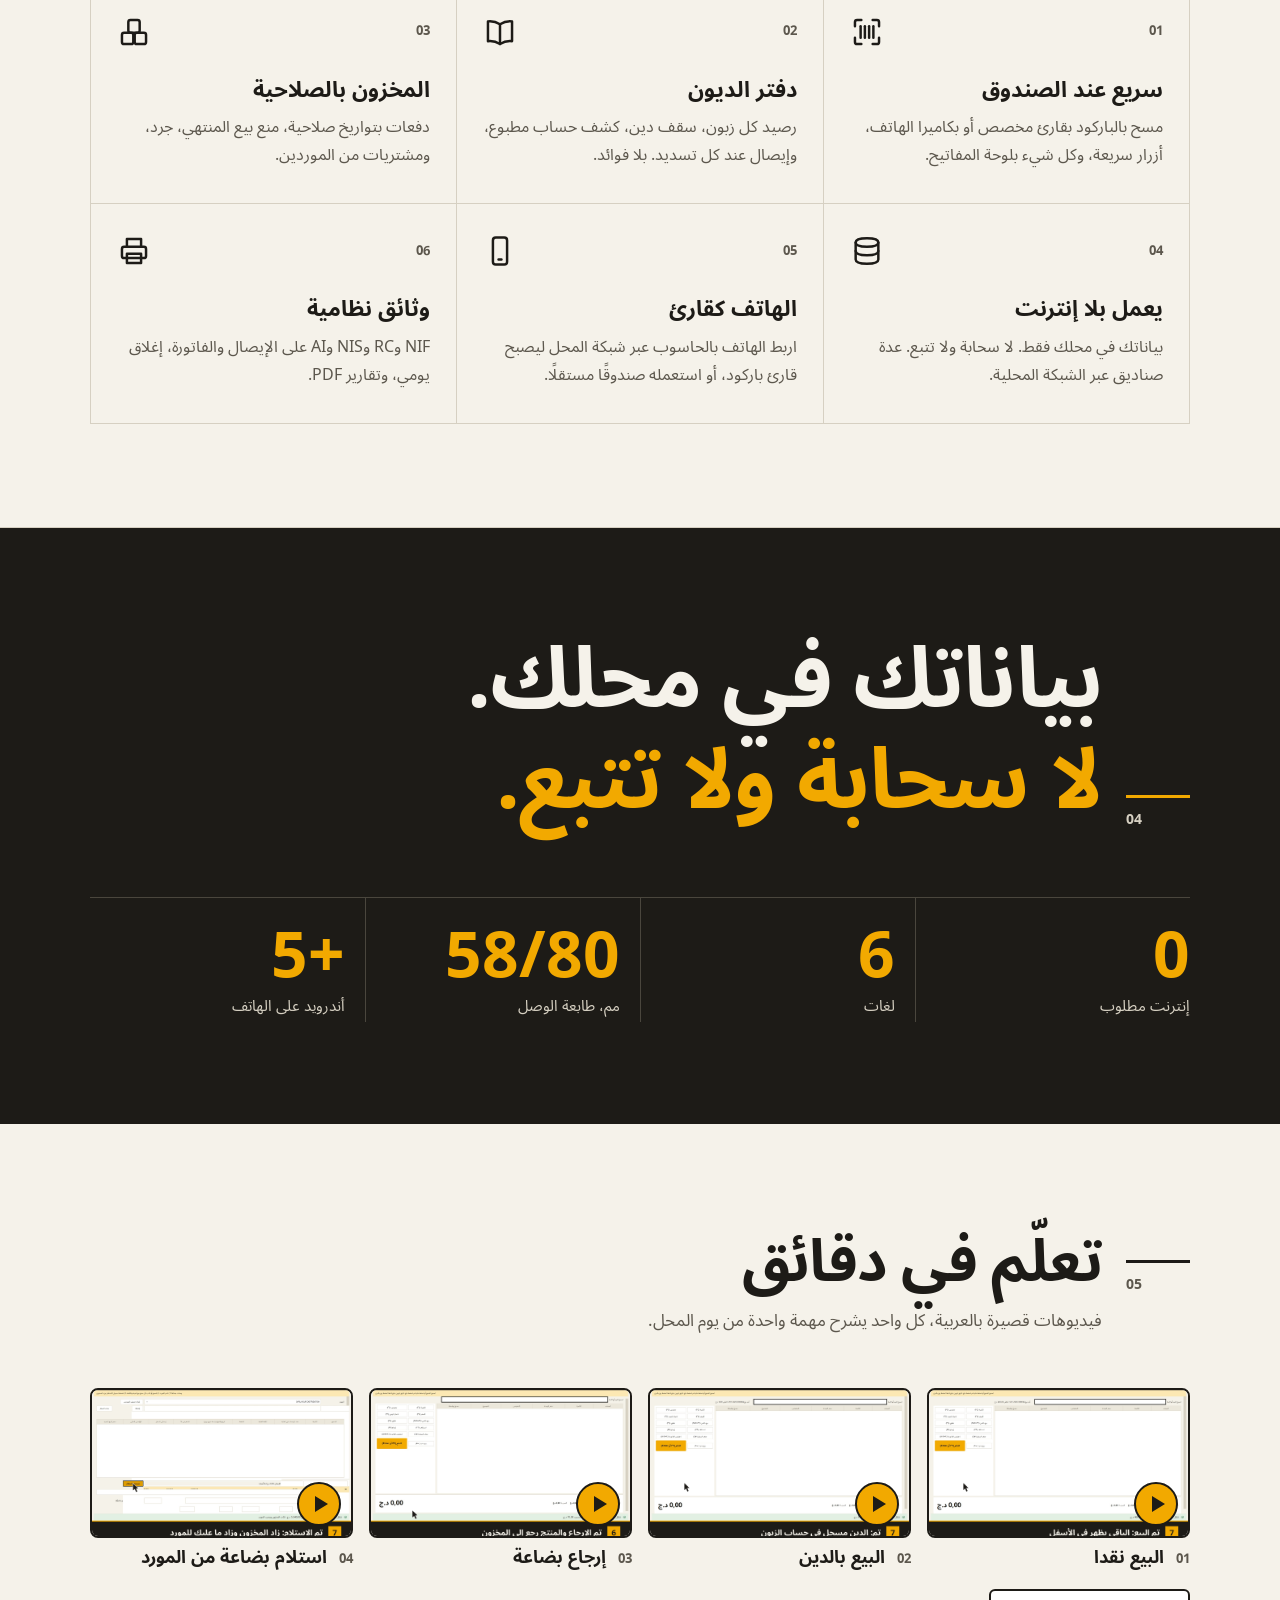
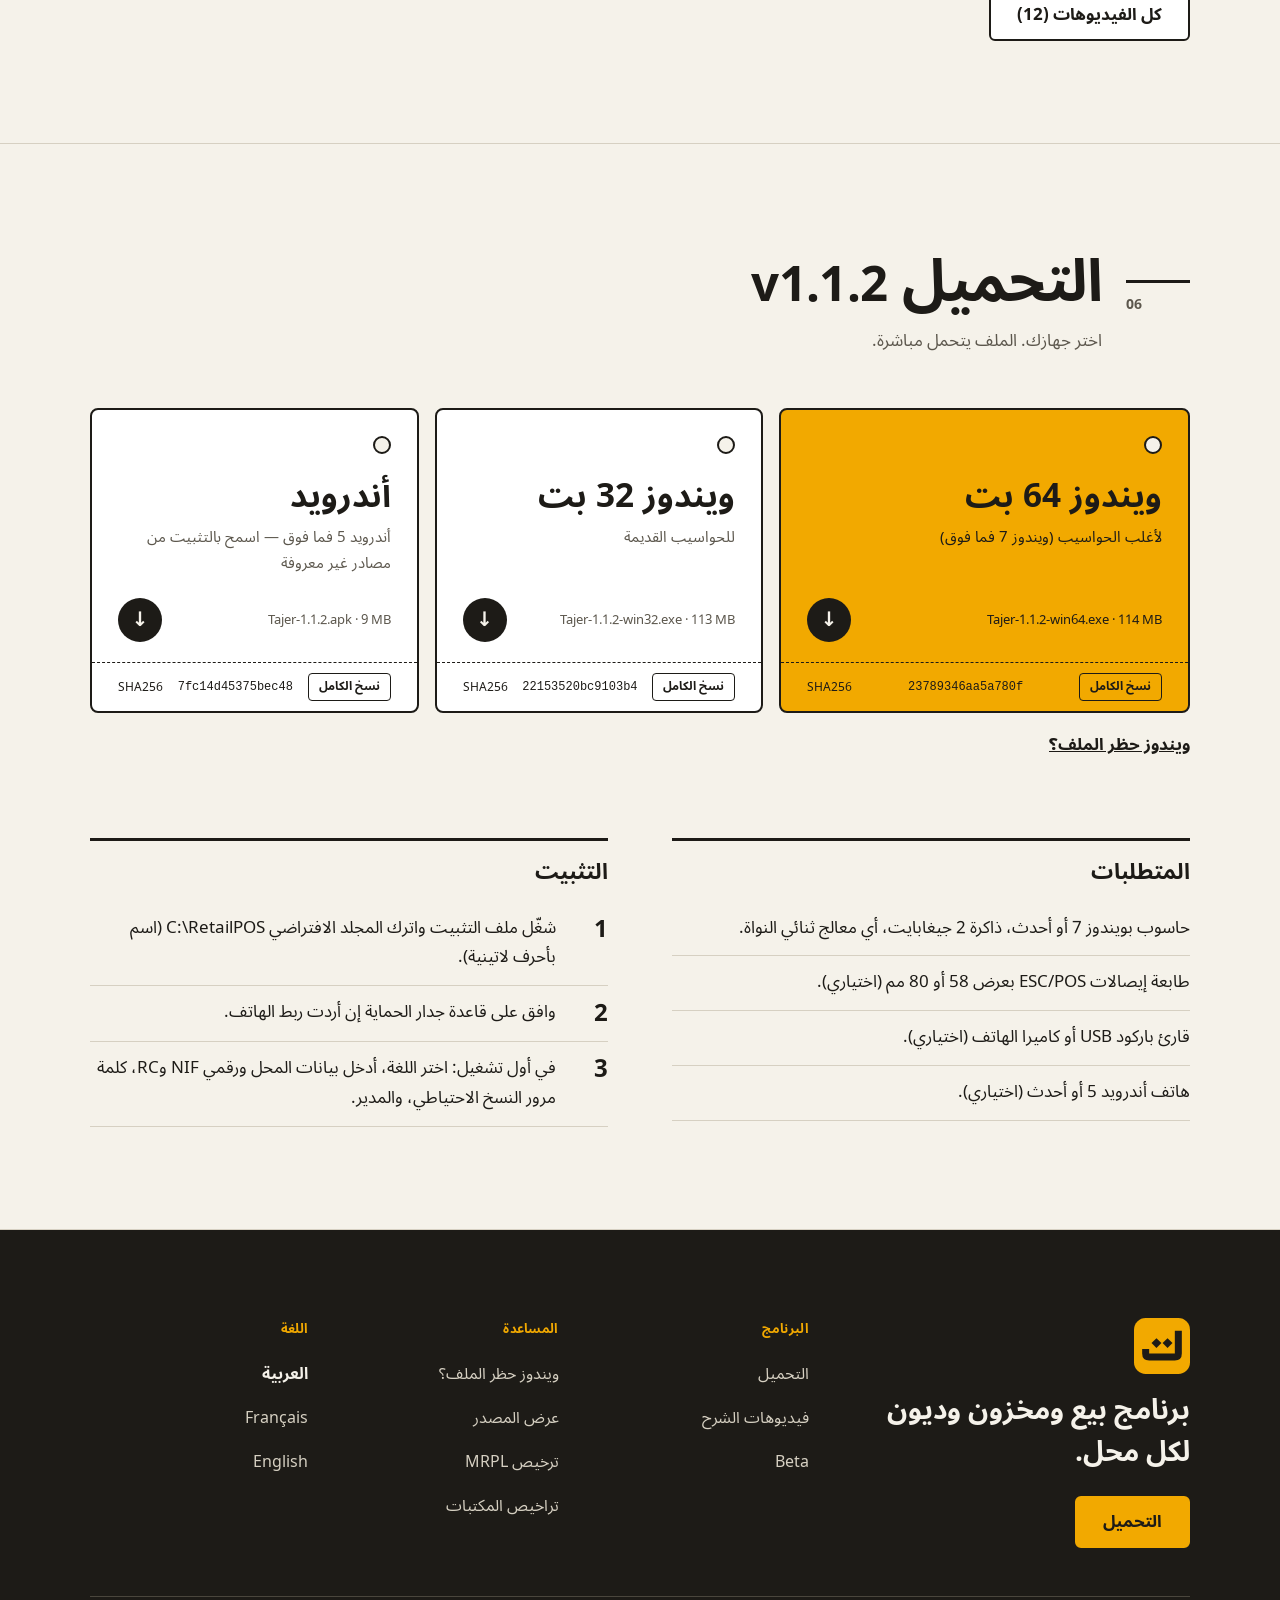
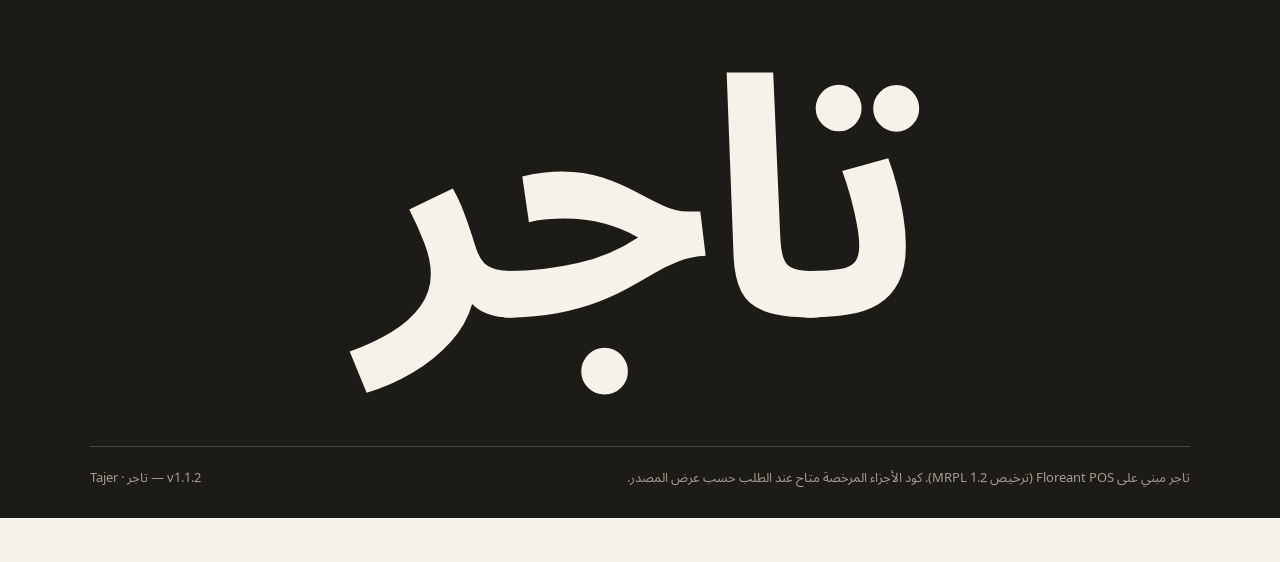
==== commit 7e953d44: "site: 1.1.2 stable (desktop + APK, replace 1.1.1 APK) Co-Authored-By: Claude Sonnet 5.5 <noreply@ant" ====
--- a/index.html
+++ b/index.html
@@ -27,7 +27,7 @@
     <div class="h1box"><h1>محلك كله في <span class="mk">برنامج واحد</span>.</h1></div>
     <p class="lead">البيع بالباركود، ودفتر الديون، والمخزون بتاريخ الصلاحية، والمشتريات، والتقارير، والنسخ الاحتياطي. على الحاسوب وعلى الهاتف، بالعربية والفرنسية والإنجليزية والإسبانية والإيطالية والألمانية.</p>
     <div class="cta"><a class="btn go" href="#download">حمّل لويندوز</a><a class="btn" href="#download">للهاتف أندرويد</a></div>
-    <div class="facts"><span><i class="nq"></i>يعمل بلا إنترنت</span><span><i class="nq"></i>6 لغات</span><span><i class="nq"></i>النسخة 1.1.1</span></div>
+    <div class="facts"><span><i class="nq"></i>يعمل بلا إنترنت</span><span><i class="nq"></i>6 لغات</span><span><i class="nq"></i>النسخة 1.1.2</span></div>
   </div>
   <div class="printer" aria-hidden="true">
     <div class="slot"></div>
@@ -68,8 +68,8 @@
 </div></section>
 
 <section class="sec" id="download"><div class="wrap">
-  <div class="sec-h rv"><span class="sec-n num">06</span><h2>التحميل <small class="num">v1.1.1</small></h2><p>اختر جهازك. الملف يتحمل مباشرة.</p></div>
-  <div class="tix"><div class="tk main rv"><a class="hit" href="https://github.com/charaflokman/tajer-site/releases/download/v1.1.1/Tajer-1.1.1-win64.exe" download><span class="hole"></span><span class="name">ويندوز 64 بت</span><span class="note">لأغلب الحواسيب (ويندوز 7 فما فوق)</span><span class="get"><small>Tajer-1.1.1-win64.exe · 114 MB</small><span class="arrow" aria-hidden="true">&#8595;</span></span></a><div class="sha">SHA256 <code>2b7cddf72551b9c3</code><button type="button" class="cp" data-h="2b7cddf72551b9c30ae5a5f2070b0c7ec9ce3b52700556eeba83c50029e5f3db">نسخ الكامل</button></div></div><div class="tk rv"><a class="hit" href="https://github.com/charaflokman/tajer-site/releases/download/v1.1.1/Tajer-1.1.1-win32.exe" download><span class="hole"></span><span class="name">ويندوز 32 بت</span><span class="note">للحواسيب القديمة</span><span class="get"><small>Tajer-1.1.1-win32.exe · 113 MB</small><span class="arrow" aria-hidden="true">&#8595;</span></span></a><div class="sha">SHA256 <code>b2b9823c8751e40c</code><button type="button" class="cp" data-h="b2b9823c8751e40cb915d9c0d003696b18b6c6ef2a79f3d00af6c99cd7fd5071">نسخ الكامل</button></div></div><div class="tk rv"><a class="hit" href="downloads/Tajer-1.1.1.apk" download><span class="hole"></span><span class="name">أندرويد</span><span class="note">أندرويد 5 فما فوق — اسمح بالتثبيت من مصادر غير معروفة</span><span class="get"><small>Tajer-1.1.1.apk · 9 MB</small><span class="arrow" aria-hidden="true">&#8595;</span></span></a><div class="sha">SHA256 <code>6a0df475145dc5fb</code><button type="button" class="cp" data-h="6a0df475145dc5fb737e5be428f80a9c090f173d3ac02090acd2ed4af7781197">نسخ الكامل</button></div></div></div>
+  <div class="sec-h rv"><span class="sec-n num">06</span><h2>التحميل <small class="num">v1.1.2</small></h2><p>اختر جهازك. الملف يتحمل مباشرة.</p></div>
+  <div class="tix"><div class="tk main rv"><a class="hit" href="https://github.com/charaflokman/tajer-site/releases/download/v1.1.2/Tajer-1.1.2-win64.exe" download><span class="hole"></span><span class="name">ويندوز 64 بت</span><span class="note">لأغلب الحواسيب (ويندوز 7 فما فوق)</span><span class="get"><small>Tajer-1.1.2-win64.exe · 114 MB</small><span class="arrow" aria-hidden="true">&#8595;</span></span></a><div class="sha">SHA256 <code>23789346aa5a780f</code><button type="button" class="cp" data-h="23789346aa5a780f51662e366553d9edb9abd5a484dddf52c26def037f1a1fc6">نسخ الكامل</button></div></div><div class="tk rv"><a class="hit" href="https://github.com/charaflokman/tajer-site/releases/download/v1.1.2/Tajer-1.1.2-win32.exe" download><span class="hole"></span><span class="name">ويندوز 32 بت</span><span class="note">للحواسيب القديمة</span><span class="get"><small>Tajer-1.1.2-win32.exe · 113 MB</small><span class="arrow" aria-hidden="true">&#8595;</span></span></a><div class="sha">SHA256 <code>22153520bc9103b4</code><button type="button" class="cp" data-h="22153520bc9103b40f3d63d2615518b9b473c9240c48f286f0a8935fa32b0b00">نسخ الكامل</button></div></div><div class="tk rv"><a class="hit" href="downloads/Tajer-1.1.2.apk" download><span class="hole"></span><span class="name">أندرويد</span><span class="note">أندرويد 5 فما فوق — اسمح بالتثبيت من مصادر غير معروفة</span><span class="get"><small>Tajer-1.1.2.apk · 9 MB</small><span class="arrow" aria-hidden="true">&#8595;</span></span></a><div class="sha">SHA256 <code>7fc14d45375bec48</code><button type="button" class="cp" data-h="7fc14d45375bec489f1b92789e2e73ccbc1689cf498709c83118688a8cc1adcc">نسخ الكامل</button></div></div></div>
   
   <p class="help-link"><a href="blocked/">ويندوز حظر الملف؟</a></p>
   <div class="two">
@@ -87,7 +87,7 @@
     <nav class="foot-col"><h3>اللغة</h3><span class="cur">العربية</span><a href="fr/">Français</a><a href="en/">English</a></nav>
   </div>
   <div class="giant" aria-hidden="true">تاجر</div>
-  <div class="foot-end"><small>تاجر مبني على Floreant POS (ترخيص MRPL 1.2). كود الأجزاء المرخصة متاح عند الطلب حسب عرض المصدر.</small><small class="num">Tajer · تاجر — v1.1.1</small></div>
+  <div class="foot-end"><small>تاجر مبني على Floreant POS (ترخيص MRPL 1.2). كود الأجزاء المرخصة متاح عند الطلب حسب عرض المصدر.</small><small class="num">Tajer · تاجر — v1.1.2</small></div>
 </div></footer>
 <script type="application/json" id="rc">[{"shop": "بقالة الأمل", "meta": "13/11/2026 10:42 · 000128", "totalLabel": "المجموع", "total": "1.345,00", "rows": [["حليب كامل 1 لتر", "240,00", "× 2"], ["خبز ماون", "40,00", ""], ["زيت زيتون 750 مل", "950,00", ""], ["سكر 1 كغ", "115,00", ""]], "after": [["نقدا", "1.500,00"], ["الباقي", "155,00"]], "note": "", "thanks": "شكرا لزيارتكم"}, {"shop": "بقالة الأمل", "meta": "13/11/2026 13:05 · 000131", "totalLabel": "المجموع", "total": "1.570,00", "rows": [["سميد 10 كغ", "1.150,00", ""], ["قهوة 250 غ", "420,00", ""]], "after": [["رصيد الزبون بعد البيع", "4.320,00"]], "note": "على الدفتر: كريم بن علي", "thanks": "شكرا لزيارتكم"}, {"shop": "بقالة الأمل", "meta": "13/11/2026 17:20 · 000139", "totalLabel": "أعيد نقدا", "total": "950,00", "rows": [["إرجاع: زيت زيتون 750 مل", "-950,00", ""]], "after": [], "note": "رجعت السلعة إلى المخزون", "ok": true, "thanks": "الوصل الأصلي 000128"}]</script>
 <script src="assets/home.js"></script>
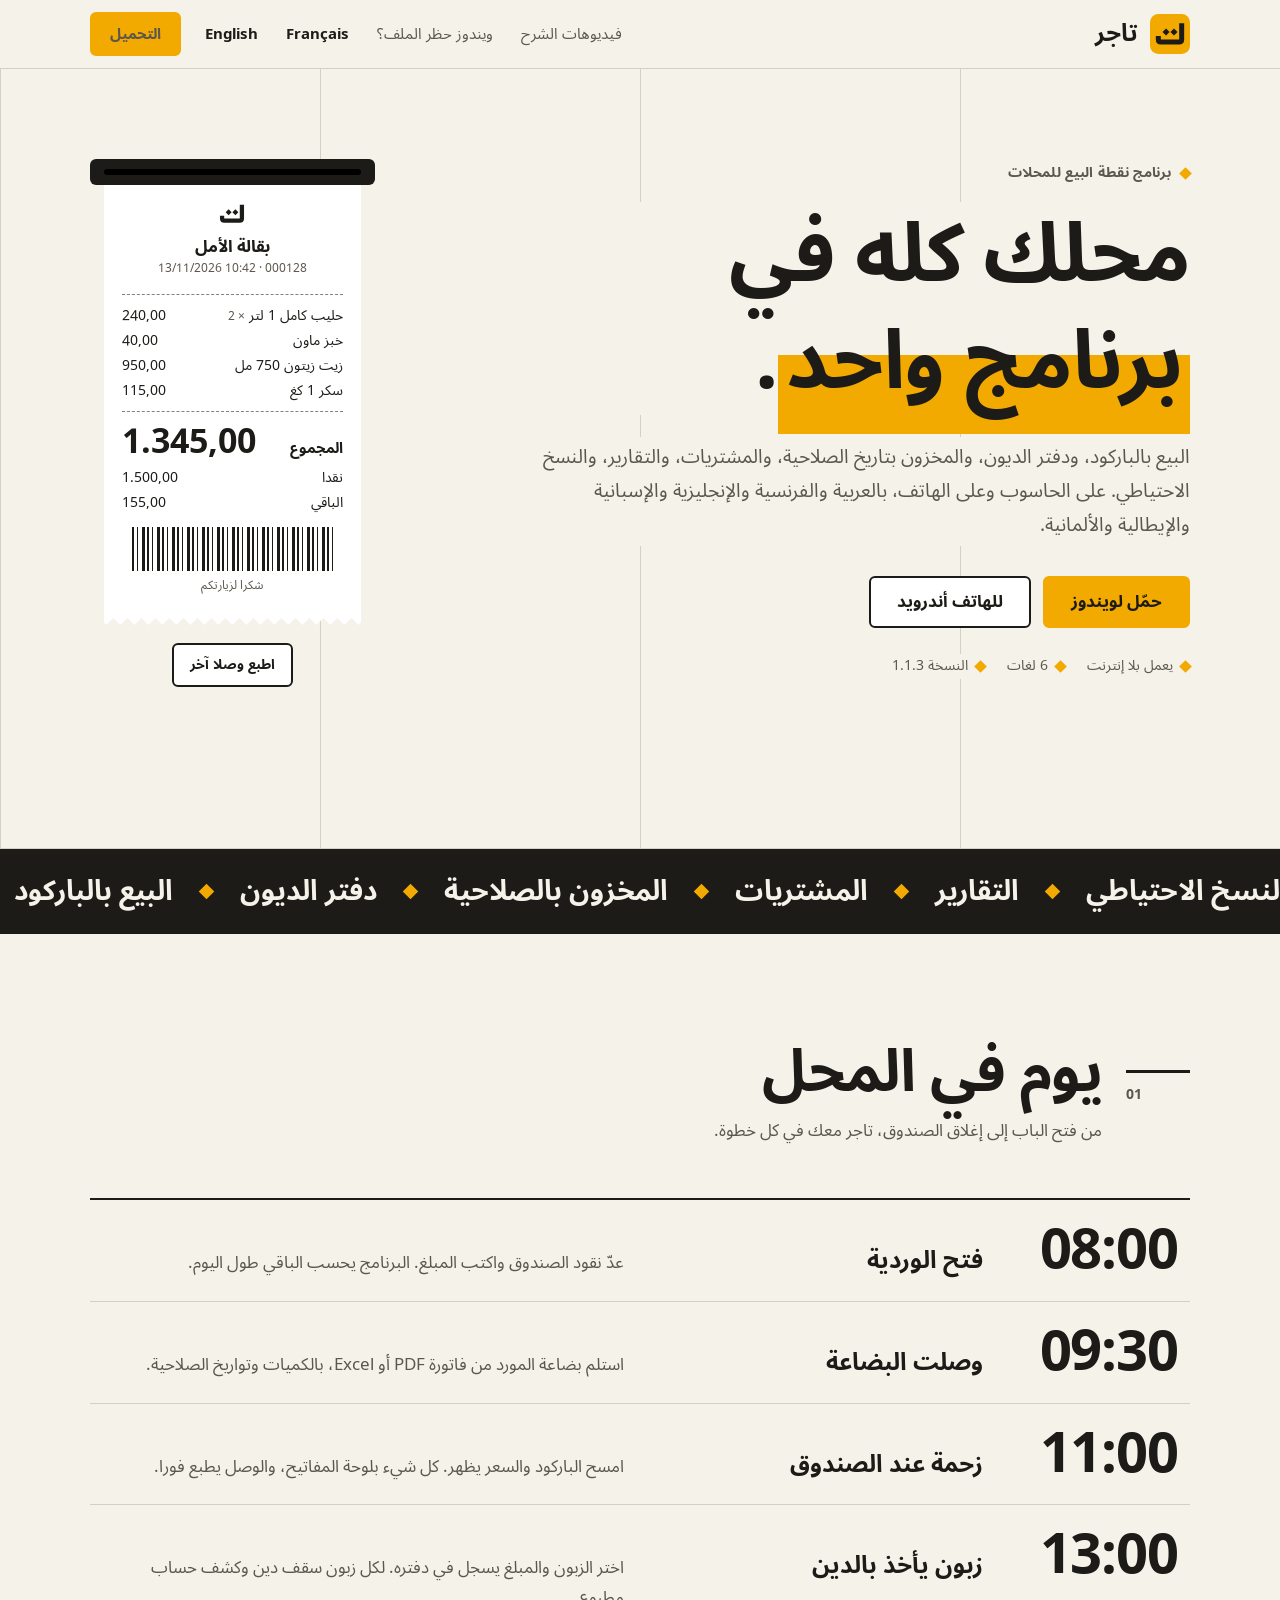
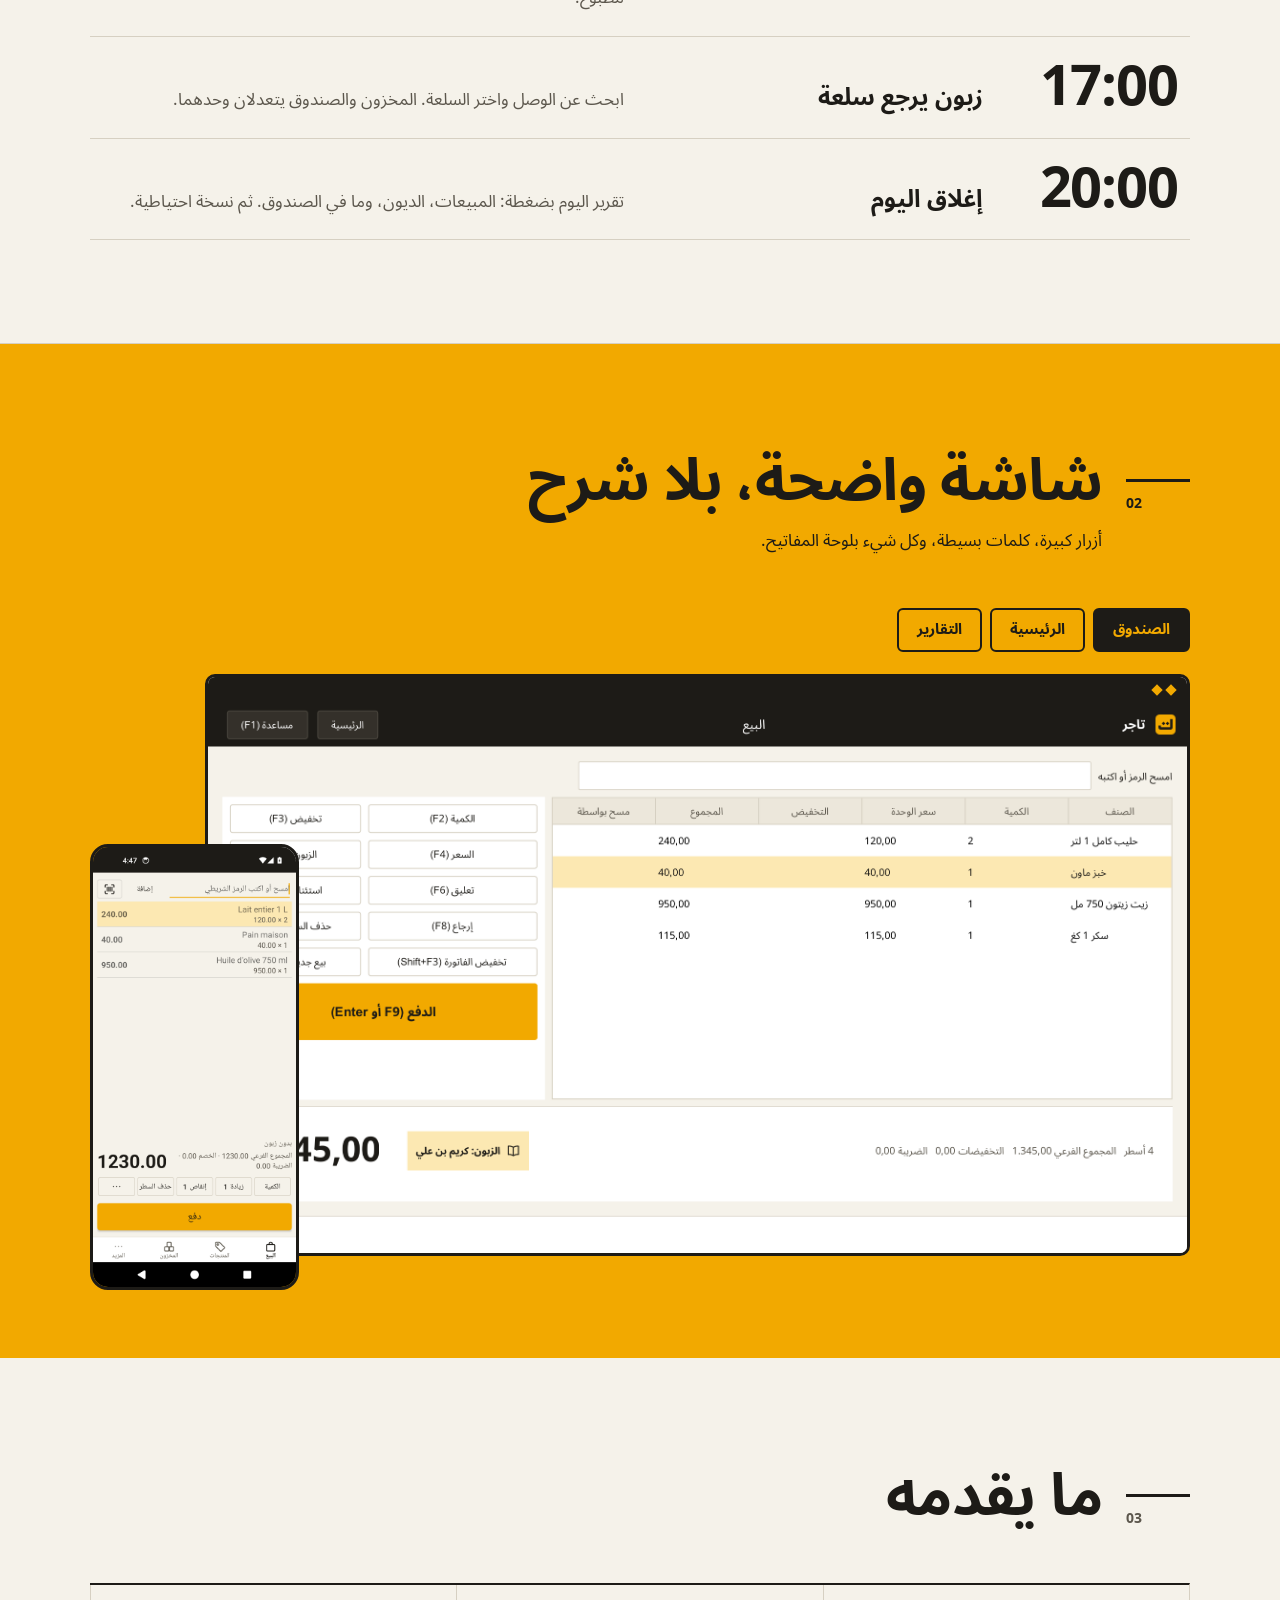
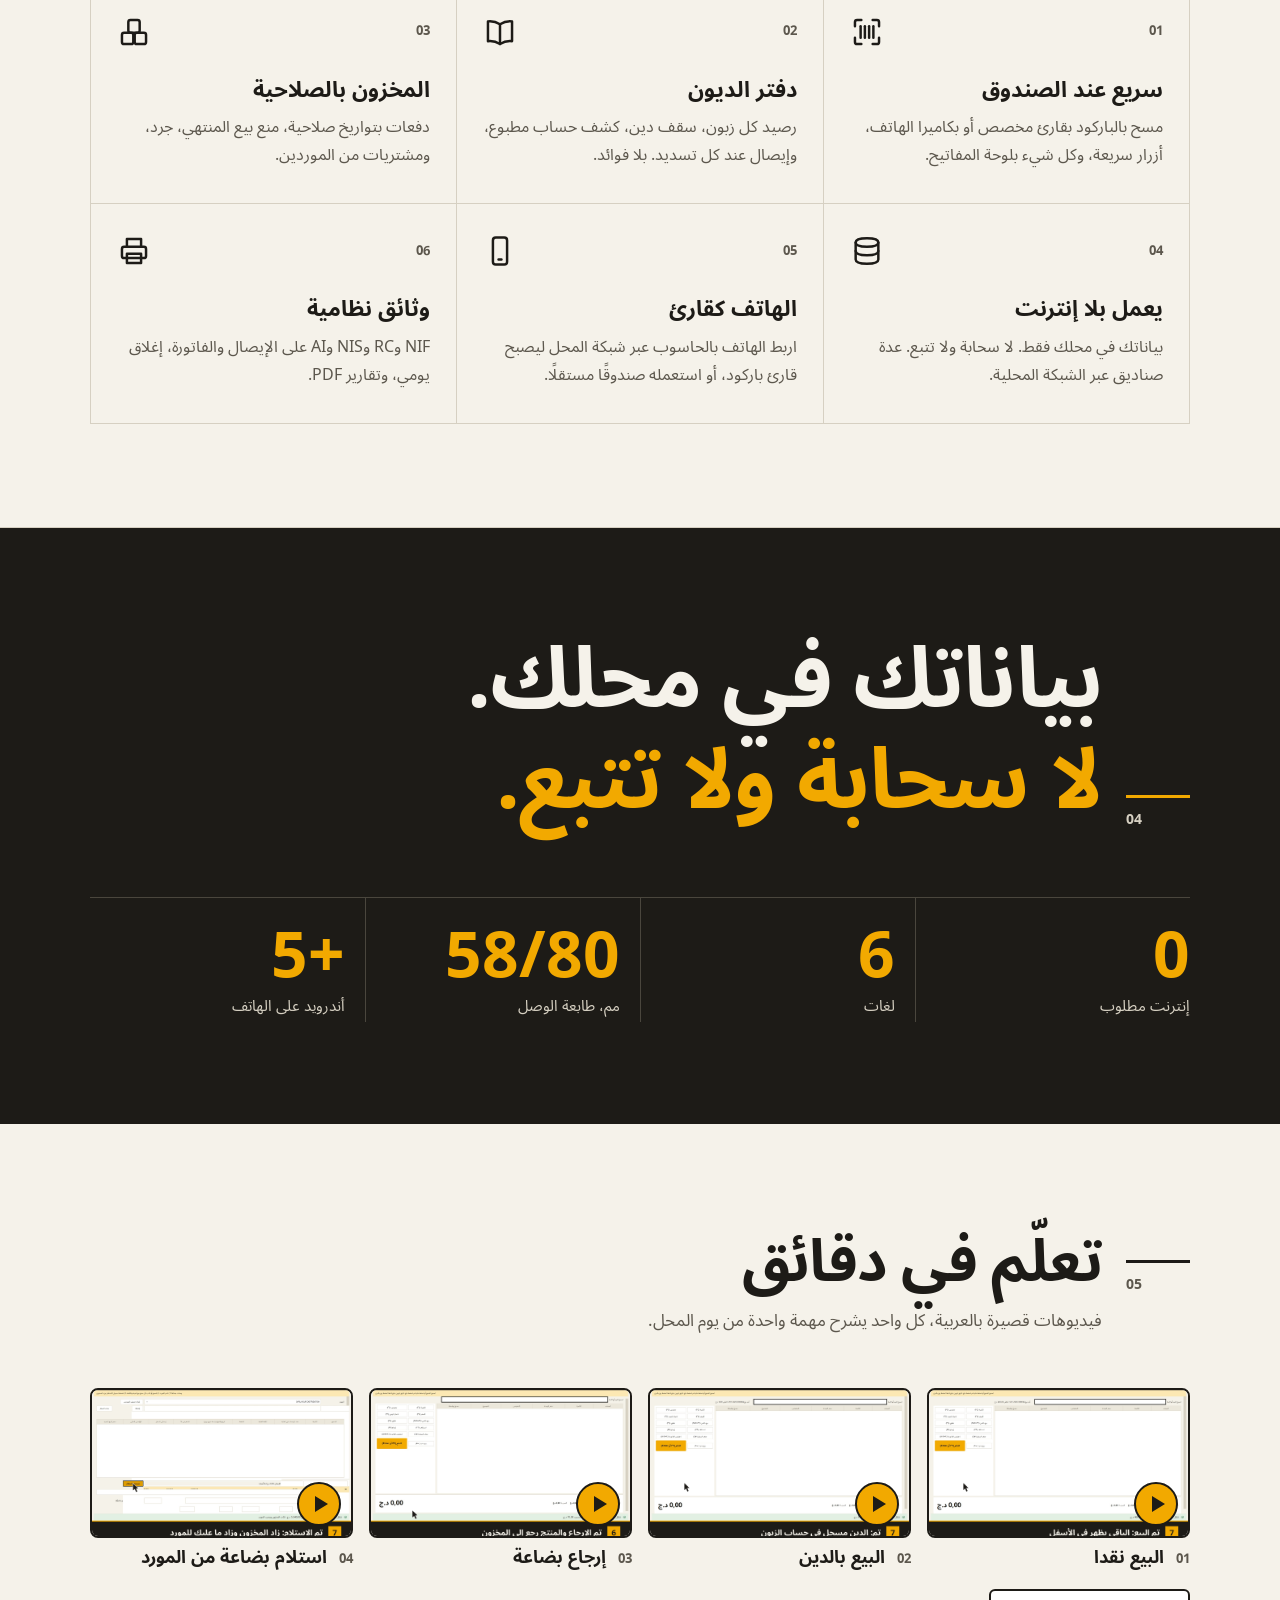
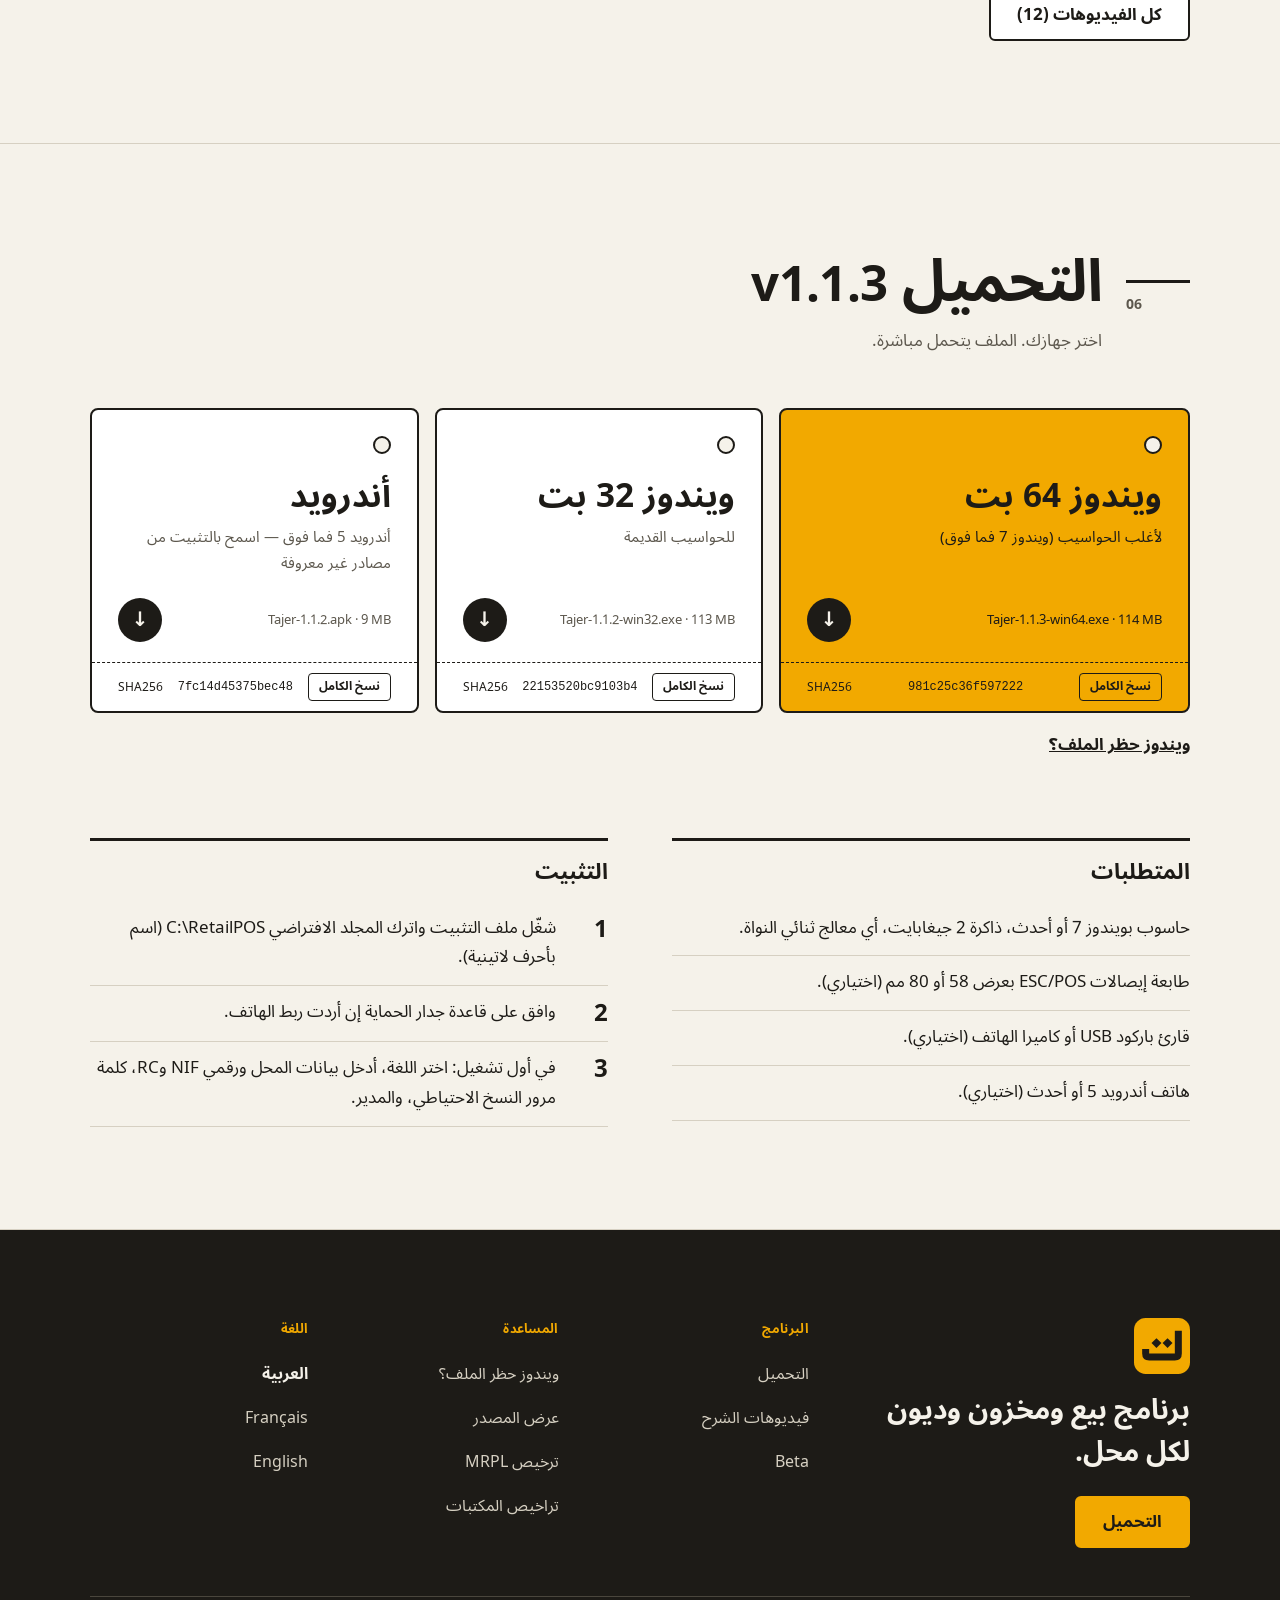
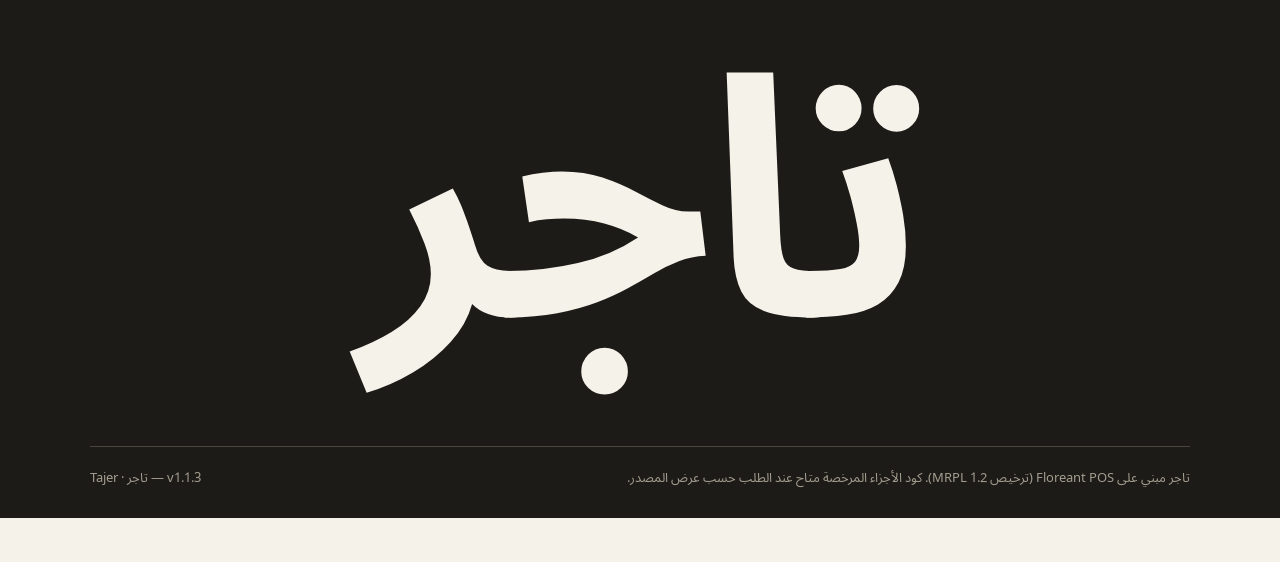
==== commit 227ccbe2: "site: 1.1.3 win64 (win32 and APK stay 1.1.2 for now) Co-Authored-By: Claude Sonnet 5.5 <noreply@anth" ====
--- a/index.html
+++ b/index.html
@@ -27,7 +27,7 @@
     <div class="h1box"><h1>محلك كله في <span class="mk">برنامج واحد</span>.</h1></div>
     <p class="lead">البيع بالباركود، ودفتر الديون، والمخزون بتاريخ الصلاحية، والمشتريات، والتقارير، والنسخ الاحتياطي. على الحاسوب وعلى الهاتف، بالعربية والفرنسية والإنجليزية والإسبانية والإيطالية والألمانية.</p>
     <div class="cta"><a class="btn go" href="#download">حمّل لويندوز</a><a class="btn" href="#download">للهاتف أندرويد</a></div>
-    <div class="facts"><span><i class="nq"></i>يعمل بلا إنترنت</span><span><i class="nq"></i>6 لغات</span><span><i class="nq"></i>النسخة 1.1.2</span></div>
+    <div class="facts"><span><i class="nq"></i>يعمل بلا إنترنت</span><span><i class="nq"></i>6 لغات</span><span><i class="nq"></i>النسخة 1.1.3</span></div>
   </div>
   <div class="printer" aria-hidden="true">
     <div class="slot"></div>
@@ -68,8 +68,8 @@
 </div></section>
 
 <section class="sec" id="download"><div class="wrap">
-  <div class="sec-h rv"><span class="sec-n num">06</span><h2>التحميل <small class="num">v1.1.2</small></h2><p>اختر جهازك. الملف يتحمل مباشرة.</p></div>
-  <div class="tix"><div class="tk main rv"><a class="hit" href="https://github.com/charaflokman/tajer-site/releases/download/v1.1.2/Tajer-1.1.2-win64.exe" download><span class="hole"></span><span class="name">ويندوز 64 بت</span><span class="note">لأغلب الحواسيب (ويندوز 7 فما فوق)</span><span class="get"><small>Tajer-1.1.2-win64.exe · 114 MB</small><span class="arrow" aria-hidden="true">&#8595;</span></span></a><div class="sha">SHA256 <code>23789346aa5a780f</code><button type="button" class="cp" data-h="23789346aa5a780f51662e366553d9edb9abd5a484dddf52c26def037f1a1fc6">نسخ الكامل</button></div></div><div class="tk rv"><a class="hit" href="https://github.com/charaflokman/tajer-site/releases/download/v1.1.2/Tajer-1.1.2-win32.exe" download><span class="hole"></span><span class="name">ويندوز 32 بت</span><span class="note">للحواسيب القديمة</span><span class="get"><small>Tajer-1.1.2-win32.exe · 113 MB</small><span class="arrow" aria-hidden="true">&#8595;</span></span></a><div class="sha">SHA256 <code>22153520bc9103b4</code><button type="button" class="cp" data-h="22153520bc9103b40f3d63d2615518b9b473c9240c48f286f0a8935fa32b0b00">نسخ الكامل</button></div></div><div class="tk rv"><a class="hit" href="downloads/Tajer-1.1.2.apk" download><span class="hole"></span><span class="name">أندرويد</span><span class="note">أندرويد 5 فما فوق — اسمح بالتثبيت من مصادر غير معروفة</span><span class="get"><small>Tajer-1.1.2.apk · 9 MB</small><span class="arrow" aria-hidden="true">&#8595;</span></span></a><div class="sha">SHA256 <code>7fc14d45375bec48</code><button type="button" class="cp" data-h="7fc14d45375bec489f1b92789e2e73ccbc1689cf498709c83118688a8cc1adcc">نسخ الكامل</button></div></div></div>
+  <div class="sec-h rv"><span class="sec-n num">06</span><h2>التحميل <small class="num">v1.1.3</small></h2><p>اختر جهازك. الملف يتحمل مباشرة.</p></div>
+  <div class="tix"><div class="tk main rv"><a class="hit" href="https://github.com/charaflokman/tajer-site/releases/download/v1.1.3/Tajer-1.1.3-win64.exe" download><span class="hole"></span><span class="name">ويندوز 64 بت</span><span class="note">لأغلب الحواسيب (ويندوز 7 فما فوق)</span><span class="get"><small>Tajer-1.1.3-win64.exe · 114 MB</small><span class="arrow" aria-hidden="true">&#8595;</span></span></a><div class="sha">SHA256 <code>981c25c36f597222</code><button type="button" class="cp" data-h="981c25c36f597222311ef49b6ba845588de768e93f9dd9d943a5ddfa4830736e">نسخ الكامل</button></div></div><div class="tk rv"><a class="hit" href="https://github.com/charaflokman/tajer-site/releases/download/v1.1.2/Tajer-1.1.2-win32.exe" download><span class="hole"></span><span class="name">ويندوز 32 بت</span><span class="note">للحواسيب القديمة</span><span class="get"><small>Tajer-1.1.2-win32.exe · 113 MB</small><span class="arrow" aria-hidden="true">&#8595;</span></span></a><div class="sha">SHA256 <code>22153520bc9103b4</code><button type="button" class="cp" data-h="22153520bc9103b40f3d63d2615518b9b473c9240c48f286f0a8935fa32b0b00">نسخ الكامل</button></div></div><div class="tk rv"><a class="hit" href="downloads/Tajer-1.1.2.apk" download><span class="hole"></span><span class="name">أندرويد</span><span class="note">أندرويد 5 فما فوق — اسمح بالتثبيت من مصادر غير معروفة</span><span class="get"><small>Tajer-1.1.2.apk · 9 MB</small><span class="arrow" aria-hidden="true">&#8595;</span></span></a><div class="sha">SHA256 <code>7fc14d45375bec48</code><button type="button" class="cp" data-h="7fc14d45375bec489f1b92789e2e73ccbc1689cf498709c83118688a8cc1adcc">نسخ الكامل</button></div></div></div>
   
   <p class="help-link"><a href="blocked/">ويندوز حظر الملف؟</a></p>
   <div class="two">
@@ -87,7 +87,7 @@
     <nav class="foot-col"><h3>اللغة</h3><span class="cur">العربية</span><a href="fr/">Français</a><a href="en/">English</a></nav>
   </div>
   <div class="giant" aria-hidden="true">تاجر</div>
-  <div class="foot-end"><small>تاجر مبني على Floreant POS (ترخيص MRPL 1.2). كود الأجزاء المرخصة متاح عند الطلب حسب عرض المصدر.</small><small class="num">Tajer · تاجر — v1.1.2</small></div>
+  <div class="foot-end"><small>تاجر مبني على Floreant POS (ترخيص MRPL 1.2). كود الأجزاء المرخصة متاح عند الطلب حسب عرض المصدر.</small><small class="num">Tajer · تاجر — v1.1.3</small></div>
 </div></footer>
 <script type="application/json" id="rc">[{"shop": "بقالة الأمل", "meta": "13/11/2026 10:42 · 000128", "totalLabel": "المجموع", "total": "1.345,00", "rows": [["حليب كامل 1 لتر", "240,00", "× 2"], ["خبز ماون", "40,00", ""], ["زيت زيتون 750 مل", "950,00", ""], ["سكر 1 كغ", "115,00", ""]], "after": [["نقدا", "1.500,00"], ["الباقي", "155,00"]], "note": "", "thanks": "شكرا لزيارتكم"}, {"shop": "بقالة الأمل", "meta": "13/11/2026 13:05 · 000131", "totalLabel": "المجموع", "total": "1.570,00", "rows": [["سميد 10 كغ", "1.150,00", ""], ["قهوة 250 غ", "420,00", ""]], "after": [["رصيد الزبون بعد البيع", "4.320,00"]], "note": "على الدفتر: كريم بن علي", "thanks": "شكرا لزيارتكم"}, {"shop": "بقالة الأمل", "meta": "13/11/2026 17:20 · 000139", "totalLabel": "أعيد نقدا", "total": "950,00", "rows": [["إرجاع: زيت زيتون 750 مل", "-950,00", ""]], "after": [], "note": "رجعت السلعة إلى المخزون", "ok": true, "thanks": "الوصل الأصلي 000128"}]</script>
 <script src="assets/home.js"></script>
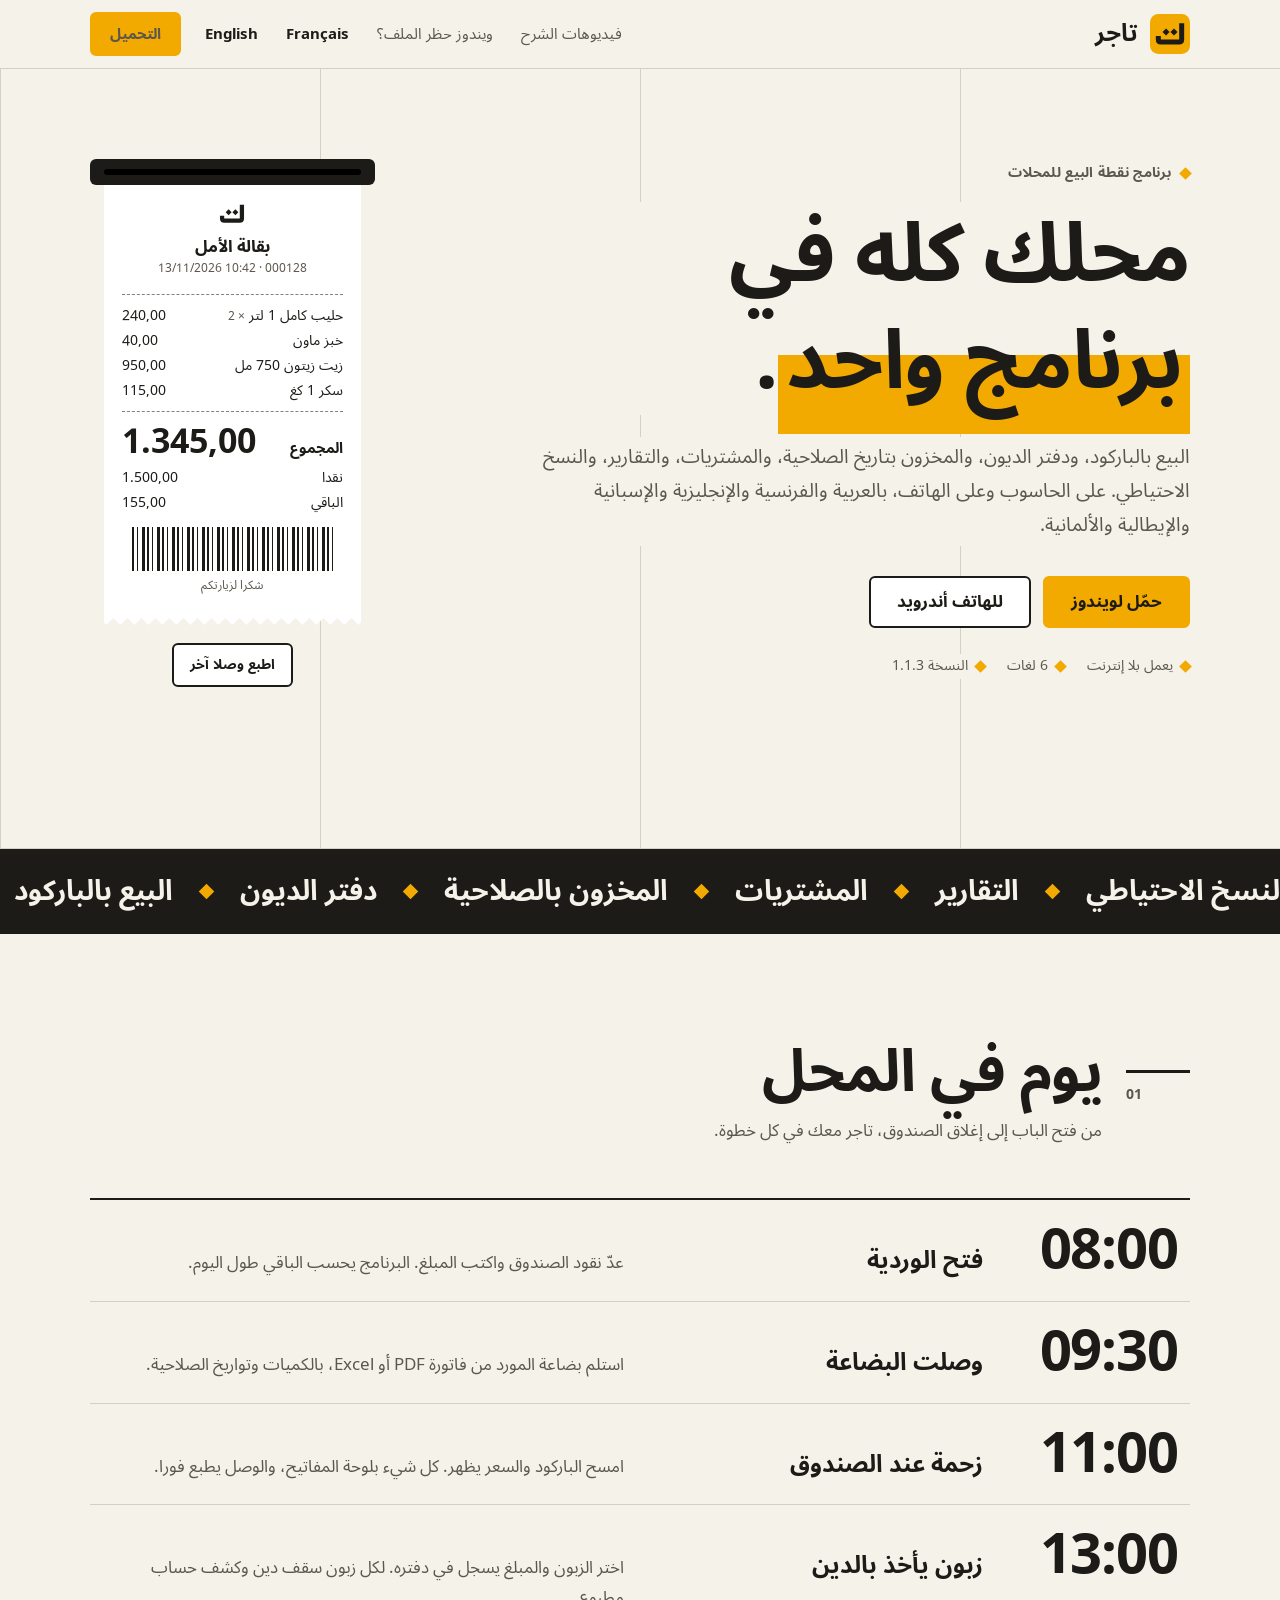
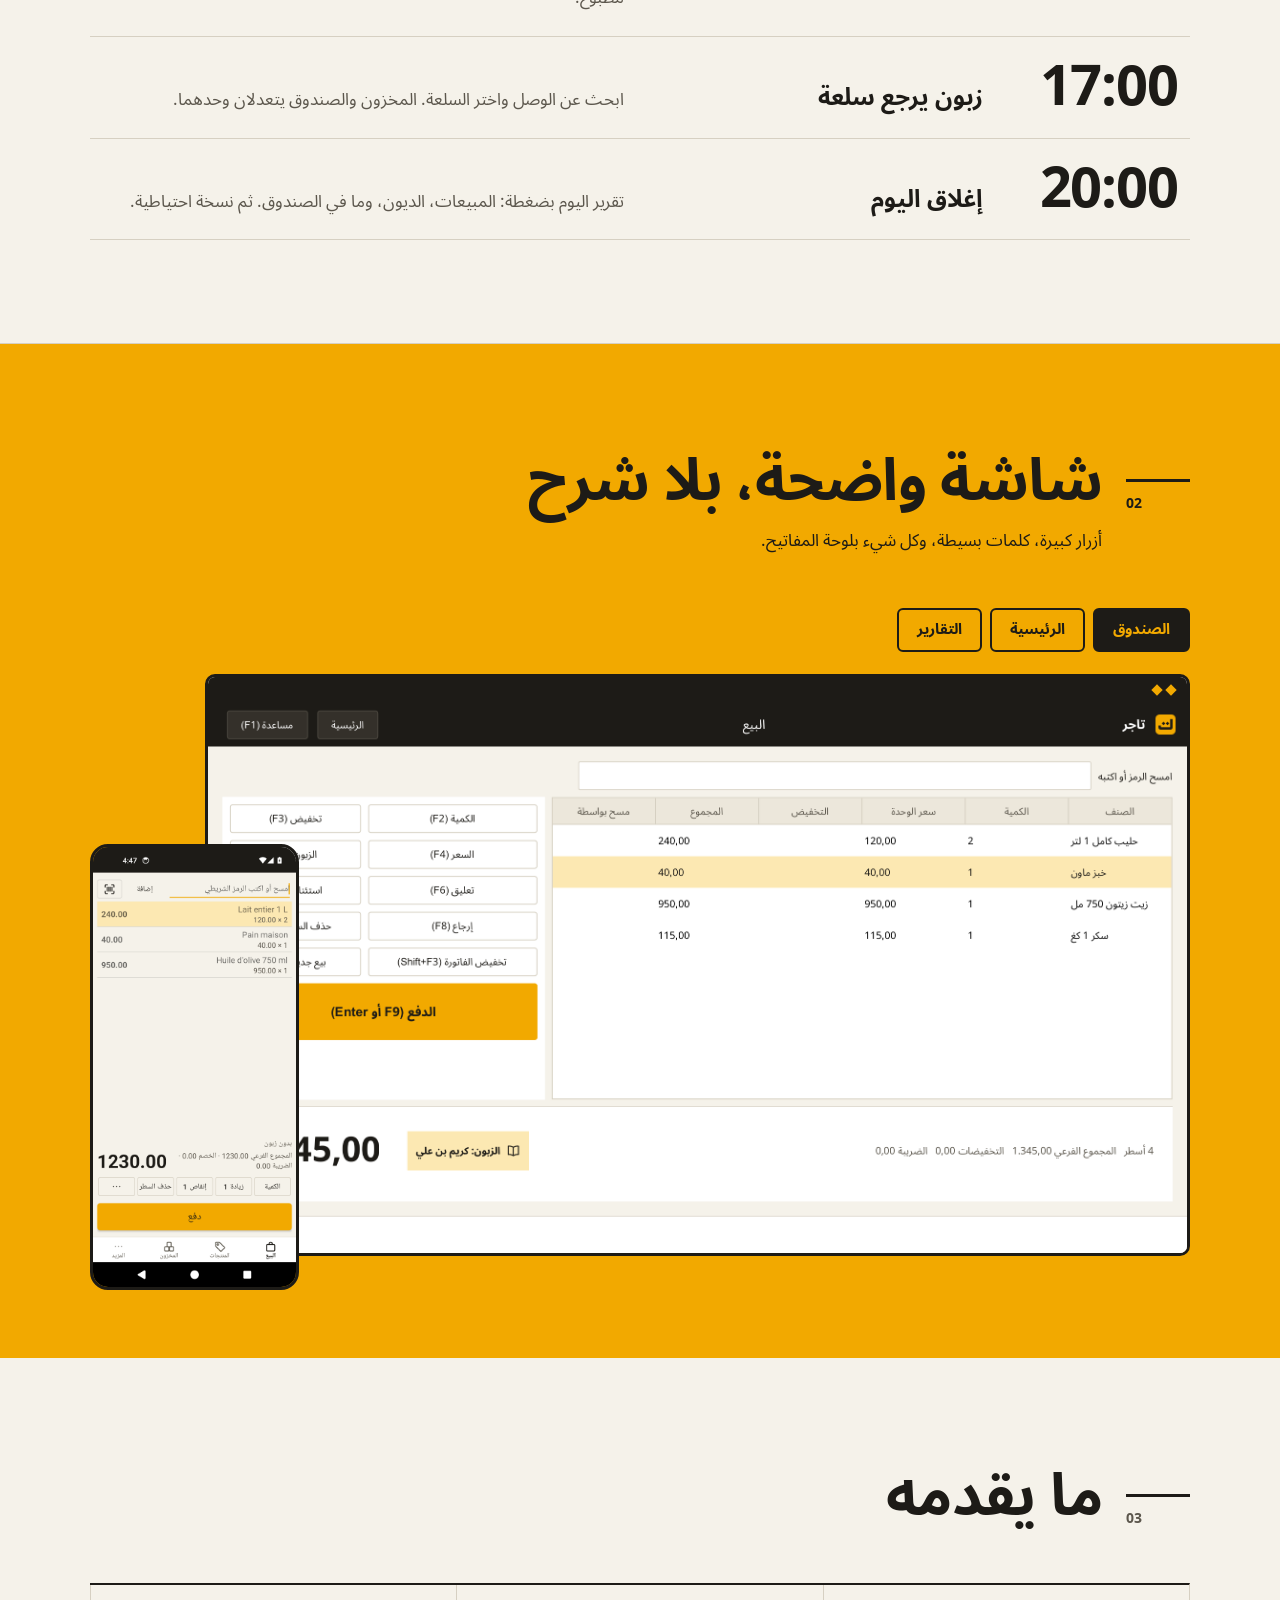
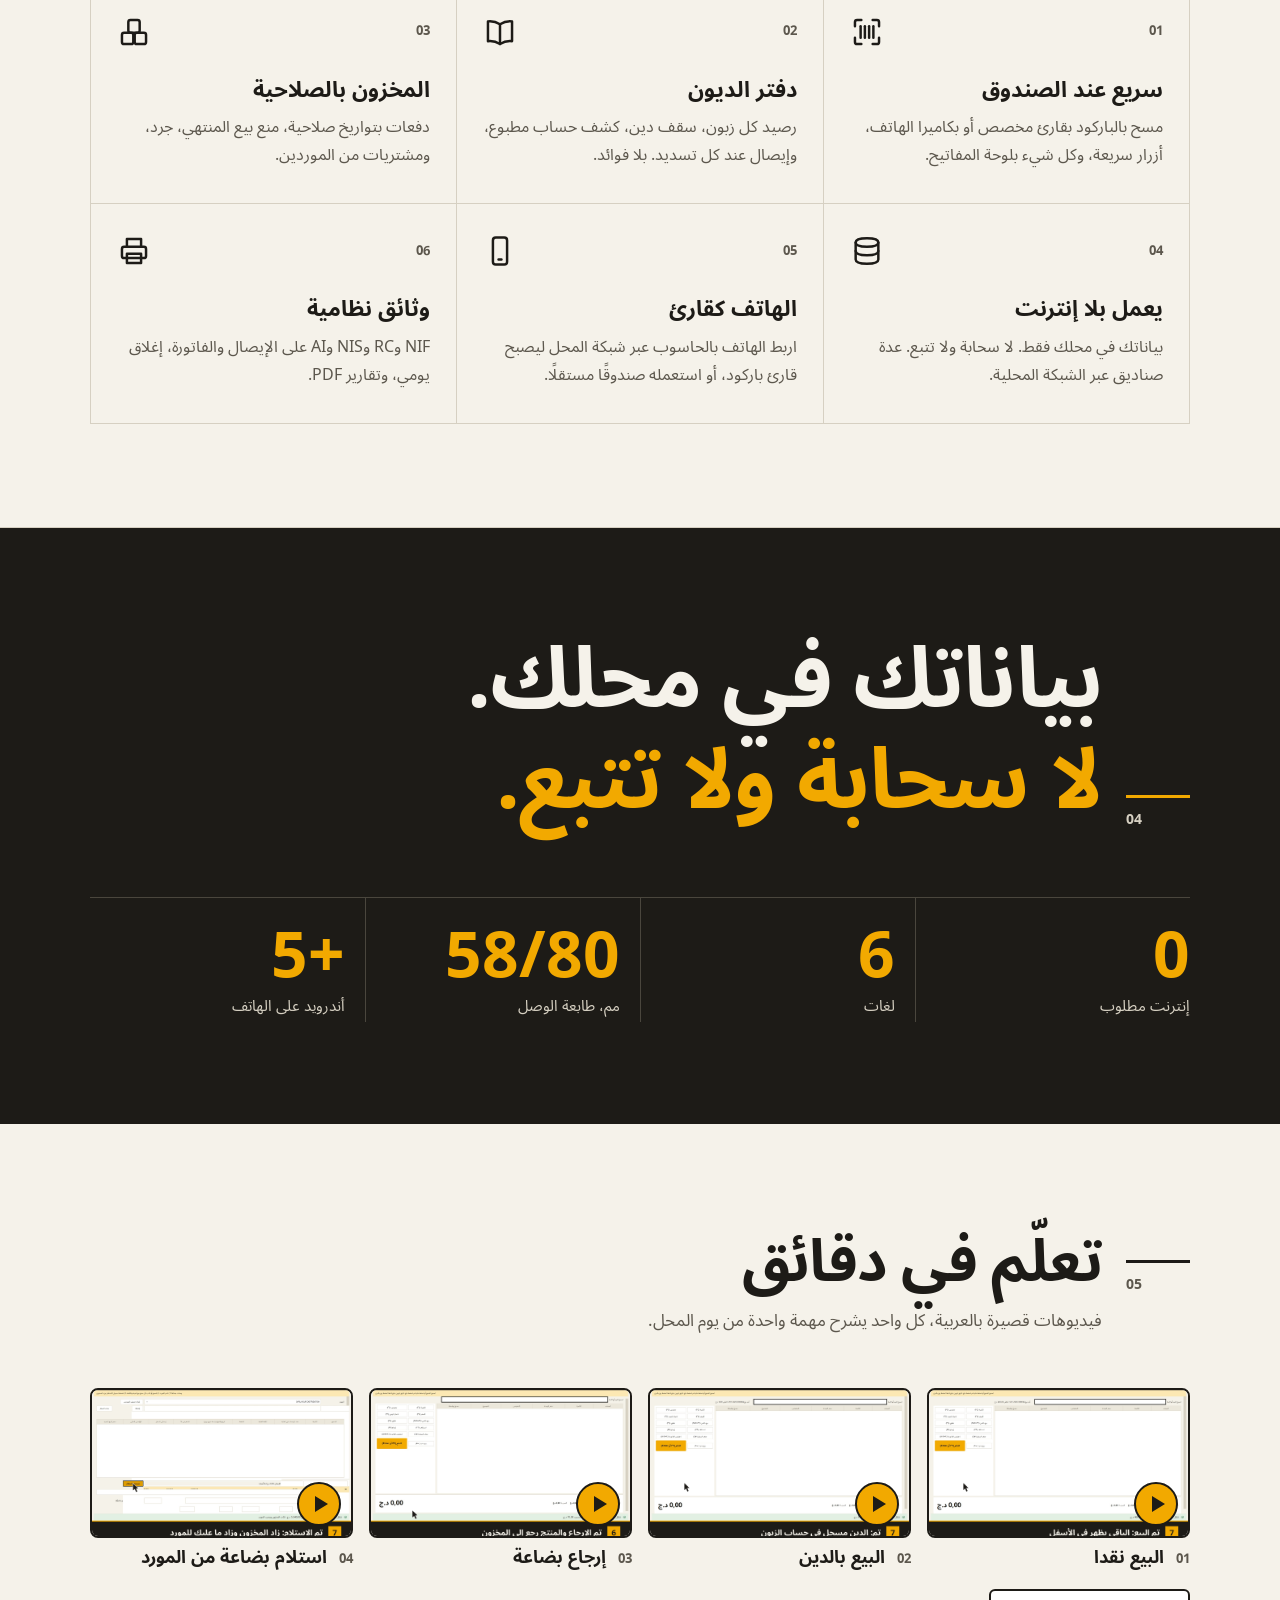
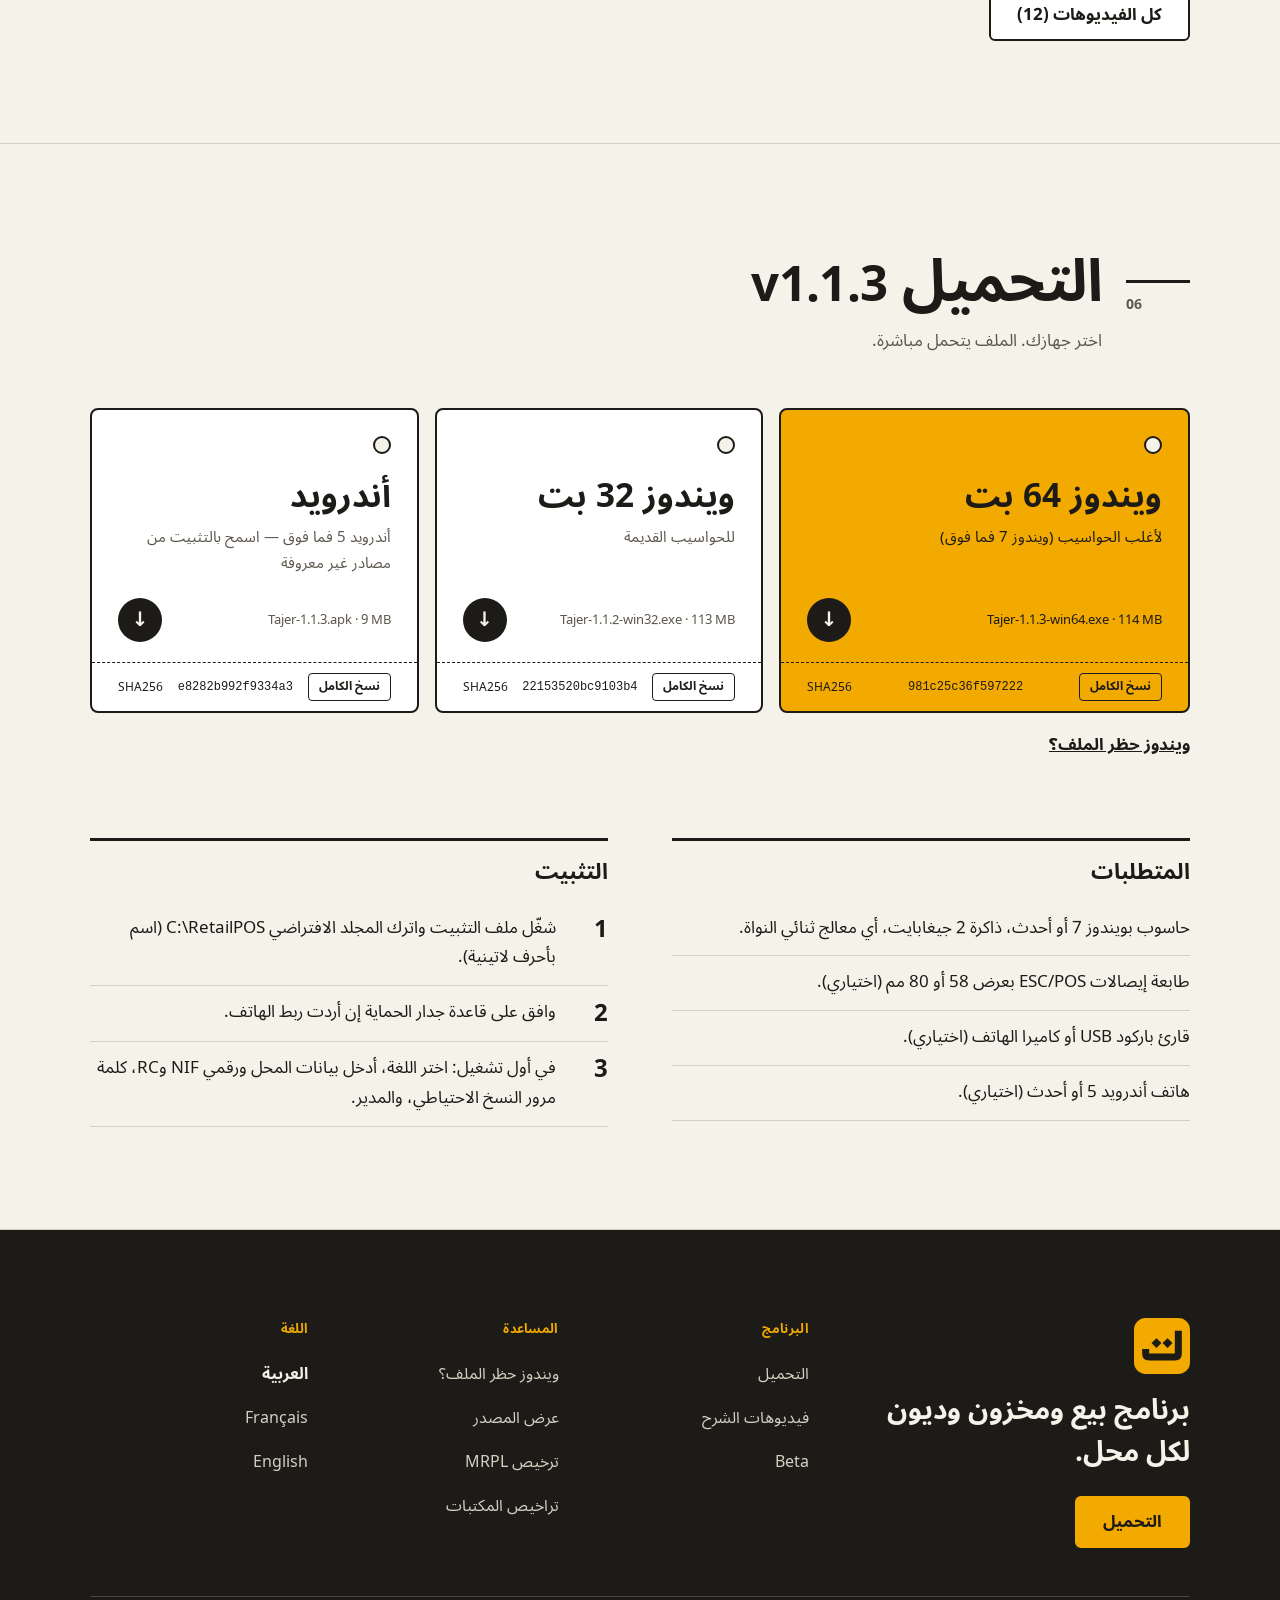
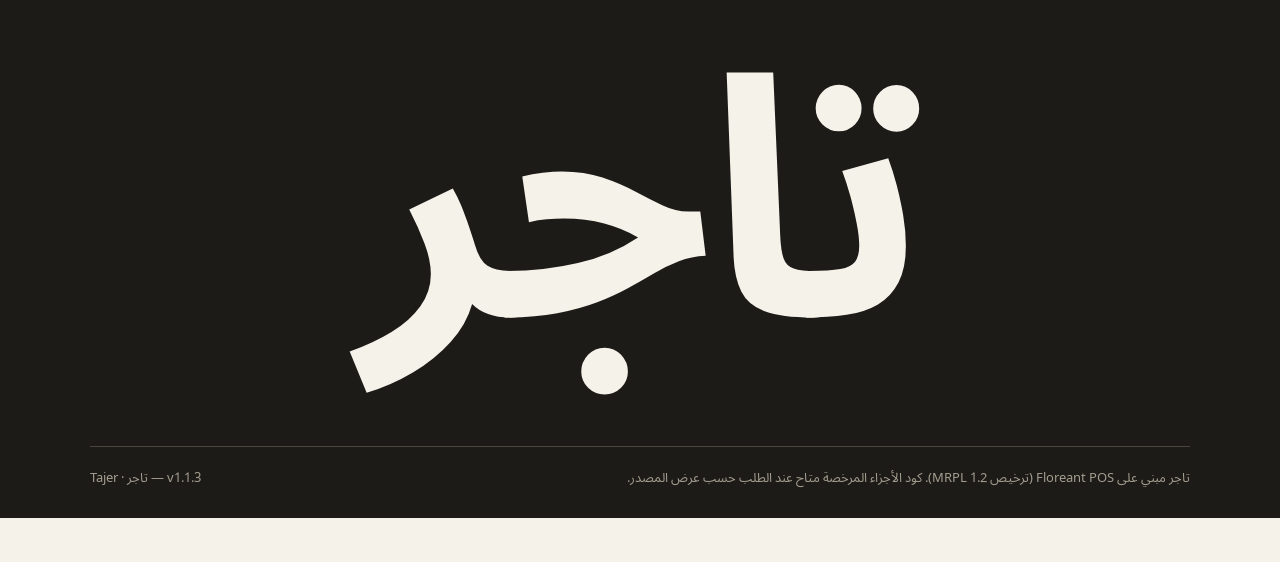
==== commit 5c795aed: "site: 1.1.3 APK (replace 1.1.2 APK) Co-Authored-By: Claude Sonnet 5.5 <noreply@anthropic.com>" ====
--- a/index.html
+++ b/index.html
@@ -69,7 +69,7 @@
 
 <section class="sec" id="download"><div class="wrap">
   <div class="sec-h rv"><span class="sec-n num">06</span><h2>التحميل <small class="num">v1.1.3</small></h2><p>اختر جهازك. الملف يتحمل مباشرة.</p></div>
-  <div class="tix"><div class="tk main rv"><a class="hit" href="https://github.com/charaflokman/tajer-site/releases/download/v1.1.3/Tajer-1.1.3-win64.exe" download><span class="hole"></span><span class="name">ويندوز 64 بت</span><span class="note">لأغلب الحواسيب (ويندوز 7 فما فوق)</span><span class="get"><small>Tajer-1.1.3-win64.exe · 114 MB</small><span class="arrow" aria-hidden="true">&#8595;</span></span></a><div class="sha">SHA256 <code>981c25c36f597222</code><button type="button" class="cp" data-h="981c25c36f597222311ef49b6ba845588de768e93f9dd9d943a5ddfa4830736e">نسخ الكامل</button></div></div><div class="tk rv"><a class="hit" href="https://github.com/charaflokman/tajer-site/releases/download/v1.1.2/Tajer-1.1.2-win32.exe" download><span class="hole"></span><span class="name">ويندوز 32 بت</span><span class="note">للحواسيب القديمة</span><span class="get"><small>Tajer-1.1.2-win32.exe · 113 MB</small><span class="arrow" aria-hidden="true">&#8595;</span></span></a><div class="sha">SHA256 <code>22153520bc9103b4</code><button type="button" class="cp" data-h="22153520bc9103b40f3d63d2615518b9b473c9240c48f286f0a8935fa32b0b00">نسخ الكامل</button></div></div><div class="tk rv"><a class="hit" href="downloads/Tajer-1.1.2.apk" download><span class="hole"></span><span class="name">أندرويد</span><span class="note">أندرويد 5 فما فوق — اسمح بالتثبيت من مصادر غير معروفة</span><span class="get"><small>Tajer-1.1.2.apk · 9 MB</small><span class="arrow" aria-hidden="true">&#8595;</span></span></a><div class="sha">SHA256 <code>7fc14d45375bec48</code><button type="button" class="cp" data-h="7fc14d45375bec489f1b92789e2e73ccbc1689cf498709c83118688a8cc1adcc">نسخ الكامل</button></div></div></div>
+  <div class="tix"><div class="tk main rv"><a class="hit" href="https://github.com/charaflokman/tajer-site/releases/download/v1.1.3/Tajer-1.1.3-win64.exe" download><span class="hole"></span><span class="name">ويندوز 64 بت</span><span class="note">لأغلب الحواسيب (ويندوز 7 فما فوق)</span><span class="get"><small>Tajer-1.1.3-win64.exe · 114 MB</small><span class="arrow" aria-hidden="true">&#8595;</span></span></a><div class="sha">SHA256 <code>981c25c36f597222</code><button type="button" class="cp" data-h="981c25c36f597222311ef49b6ba845588de768e93f9dd9d943a5ddfa4830736e">نسخ الكامل</button></div></div><div class="tk rv"><a class="hit" href="https://github.com/charaflokman/tajer-site/releases/download/v1.1.2/Tajer-1.1.2-win32.exe" download><span class="hole"></span><span class="name">ويندوز 32 بت</span><span class="note">للحواسيب القديمة</span><span class="get"><small>Tajer-1.1.2-win32.exe · 113 MB</small><span class="arrow" aria-hidden="true">&#8595;</span></span></a><div class="sha">SHA256 <code>22153520bc9103b4</code><button type="button" class="cp" data-h="22153520bc9103b40f3d63d2615518b9b473c9240c48f286f0a8935fa32b0b00">نسخ الكامل</button></div></div><div class="tk rv"><a class="hit" href="downloads/Tajer-1.1.3.apk" download><span class="hole"></span><span class="name">أندرويد</span><span class="note">أندرويد 5 فما فوق — اسمح بالتثبيت من مصادر غير معروفة</span><span class="get"><small>Tajer-1.1.3.apk · 9 MB</small><span class="arrow" aria-hidden="true">&#8595;</span></span></a><div class="sha">SHA256 <code>e8282b992f9334a3</code><button type="button" class="cp" data-h="e8282b992f9334a3fab8ebf0583eb9b4502842683228b2219981564c225ba391">نسخ الكامل</button></div></div></div>
   
   <p class="help-link"><a href="blocked/">ويندوز حظر الملف؟</a></p>
   <div class="two">
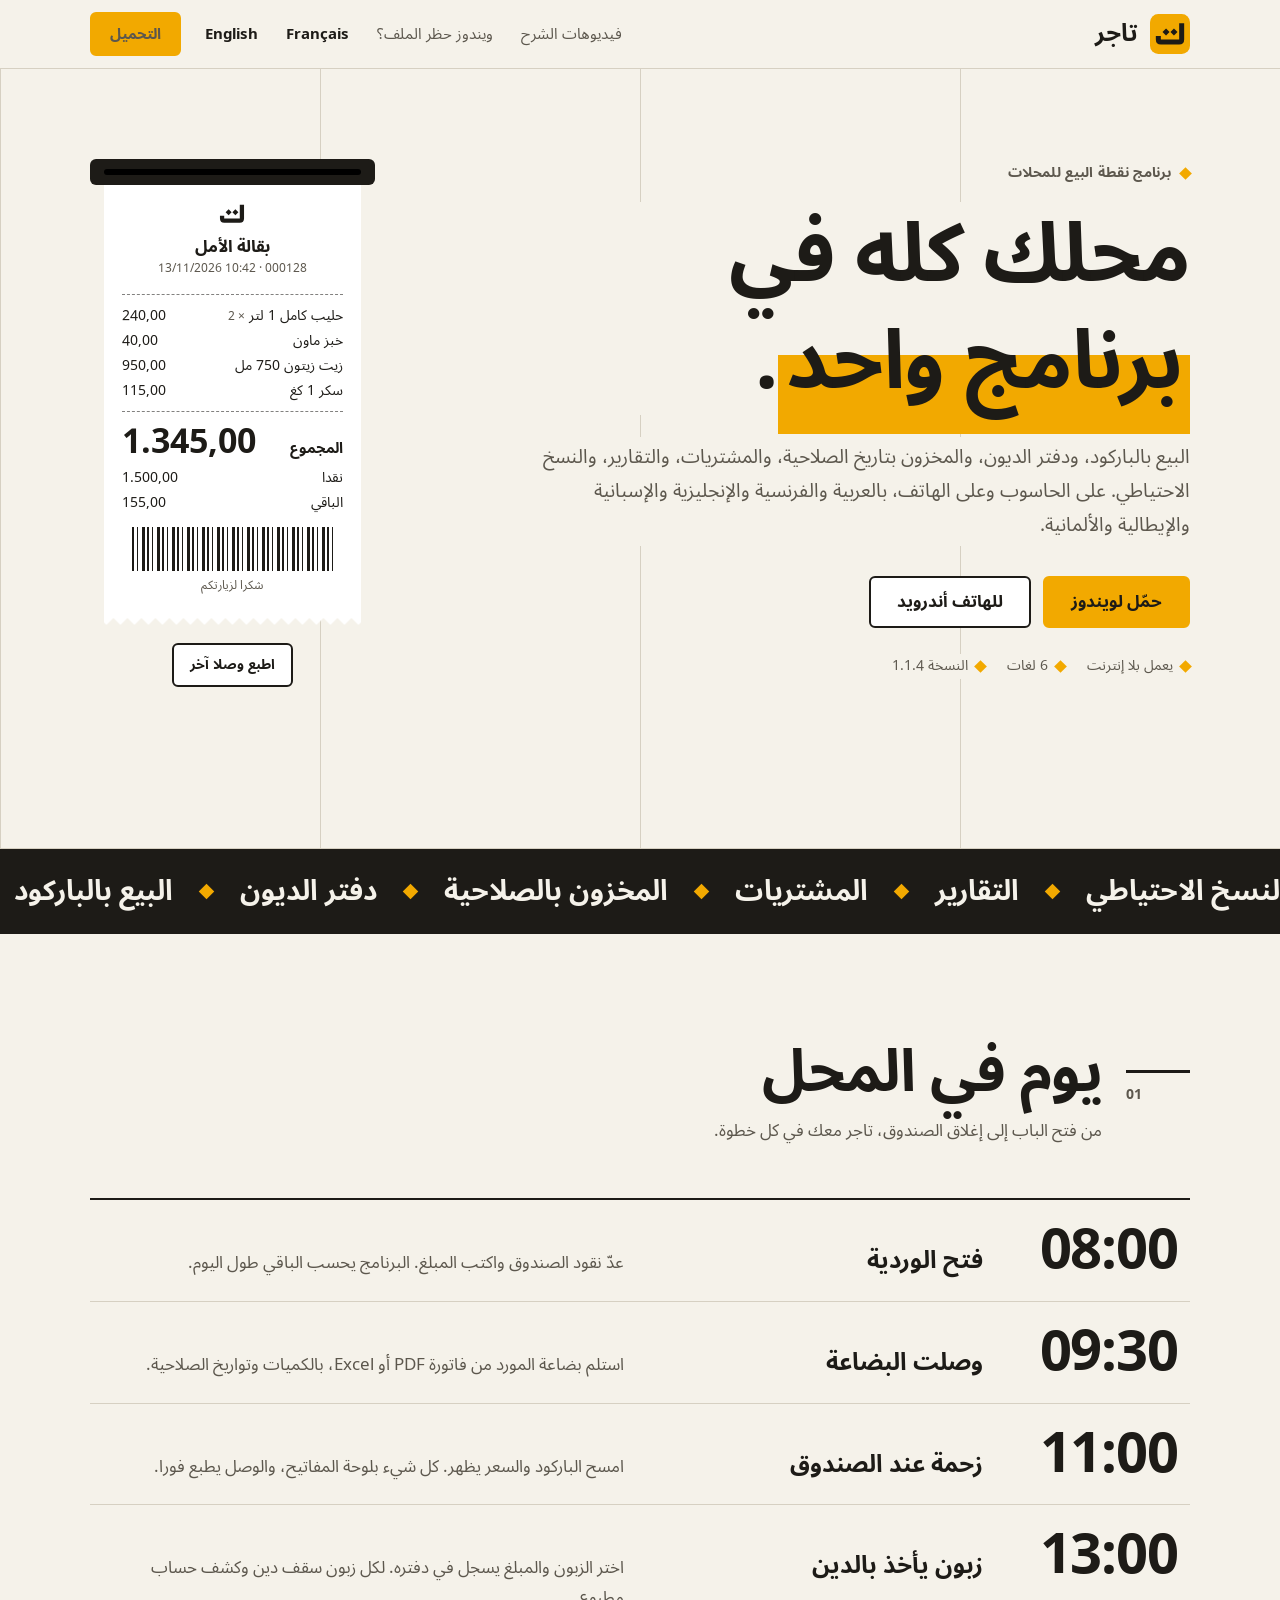
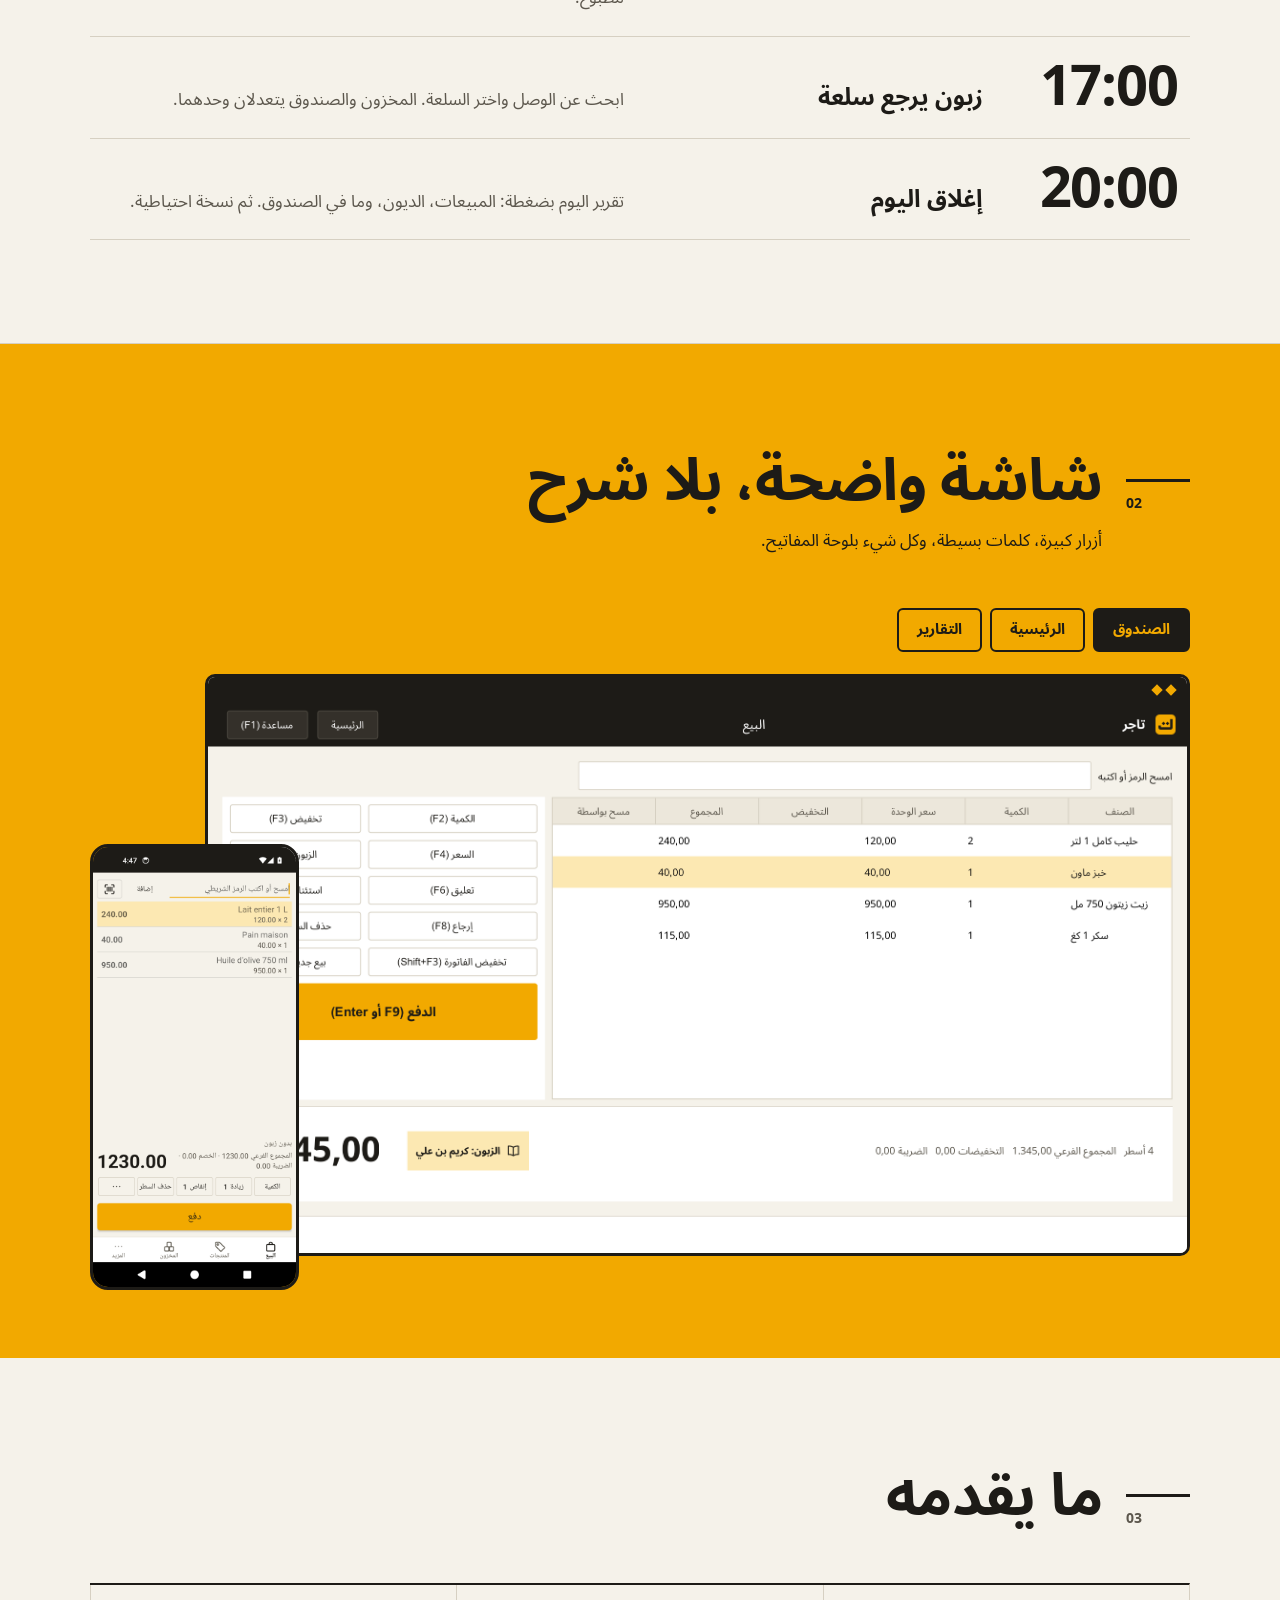
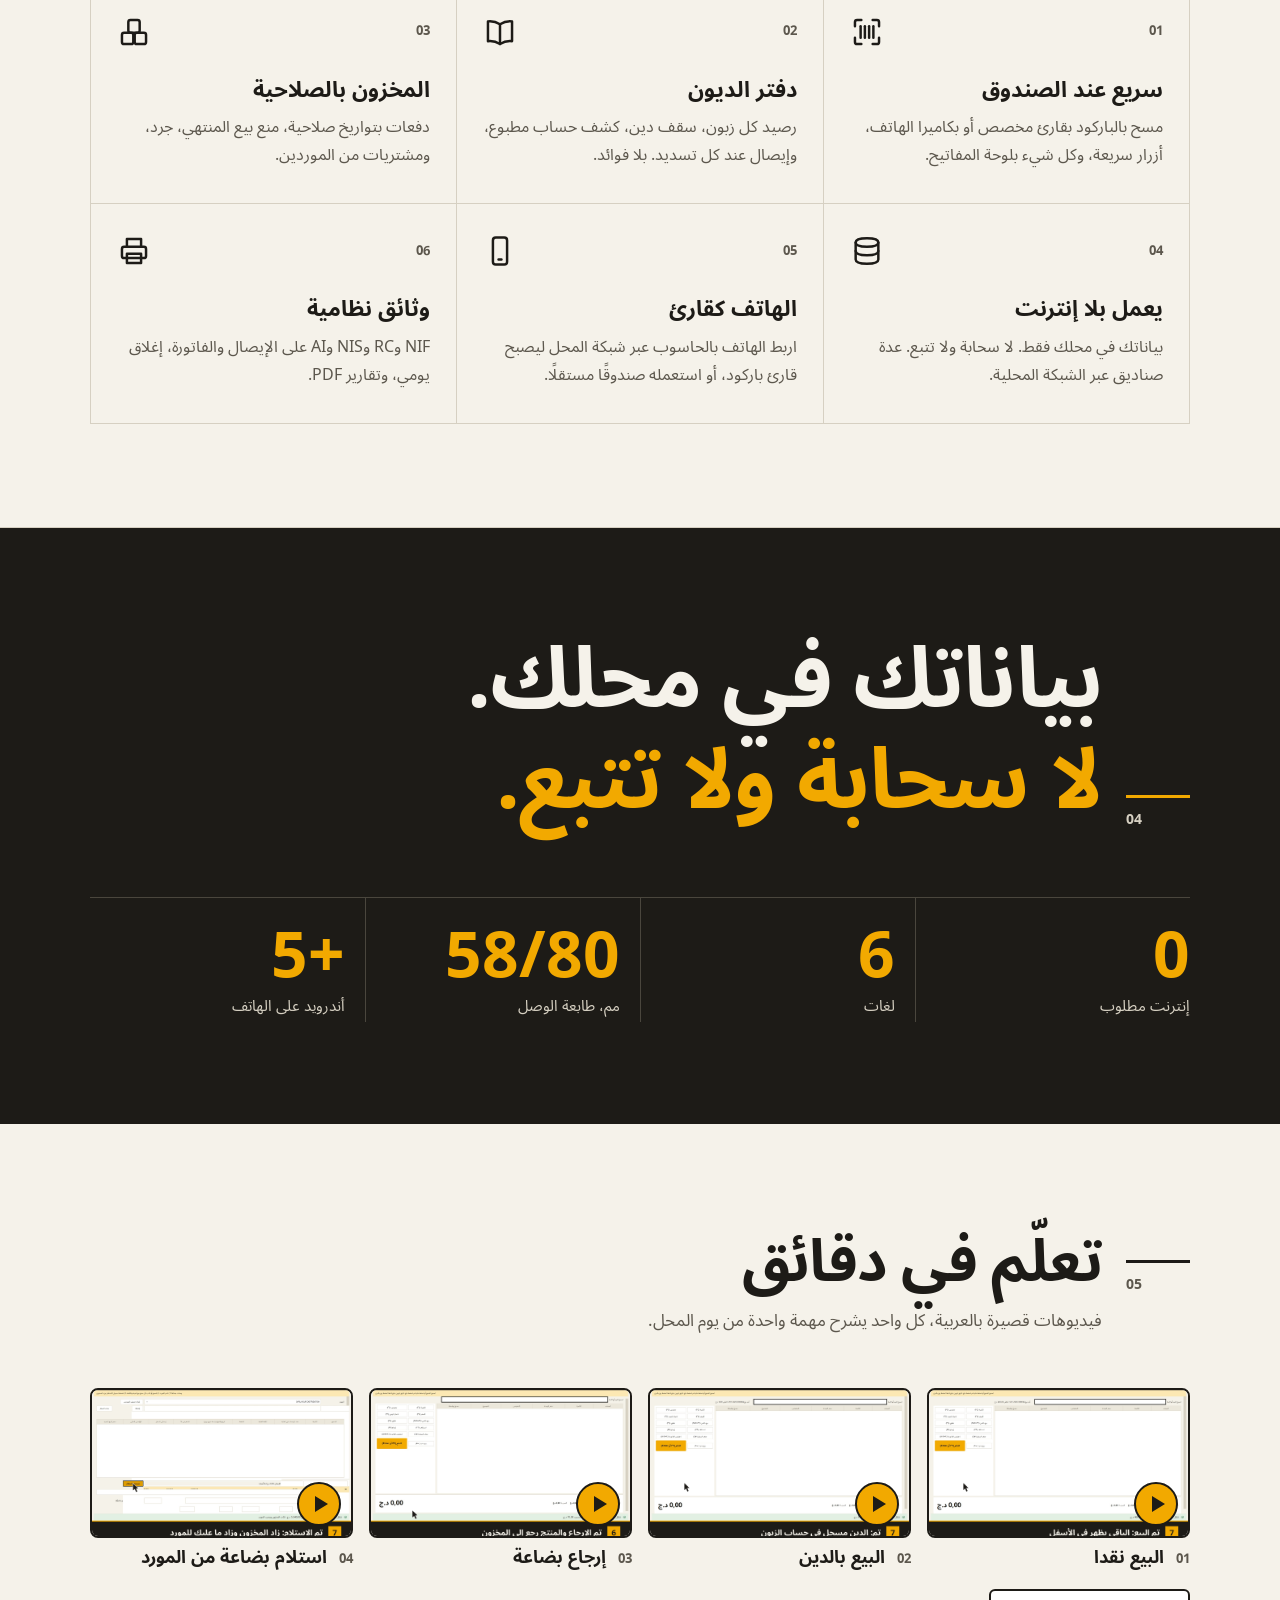
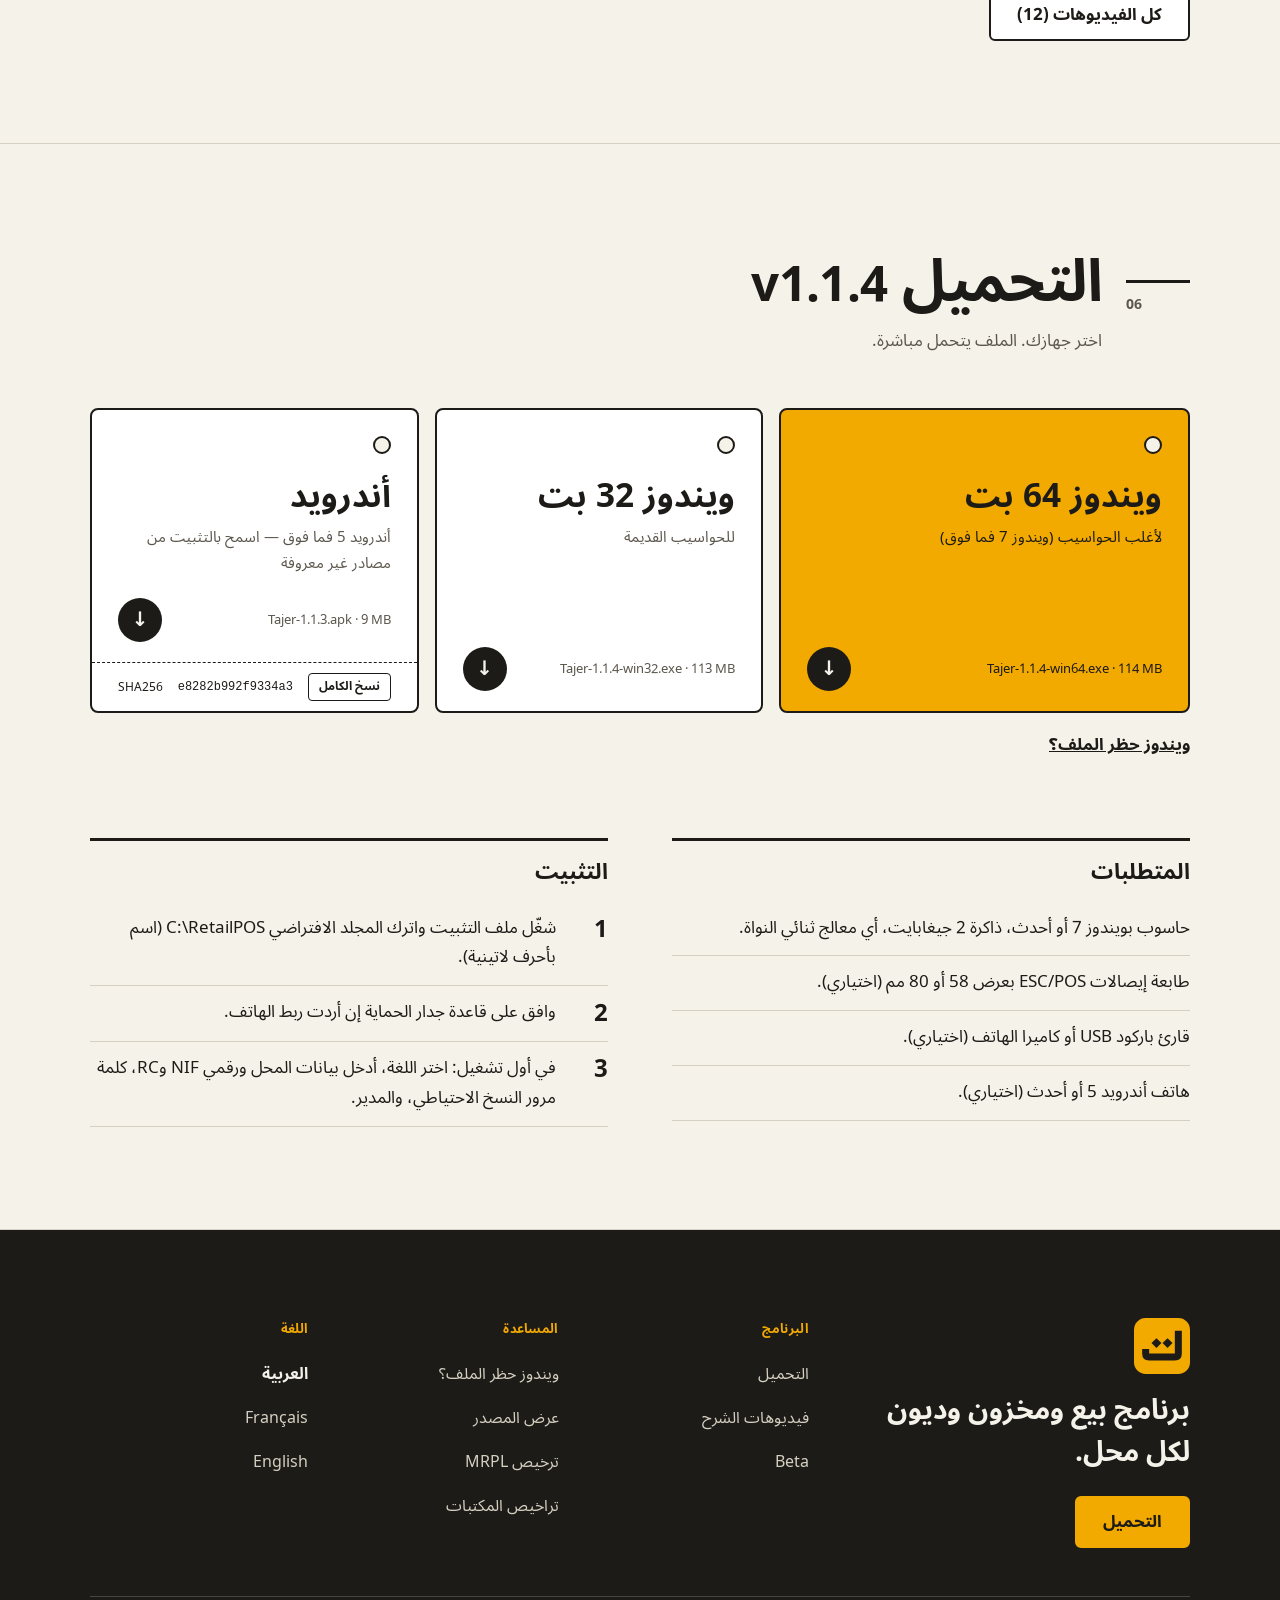
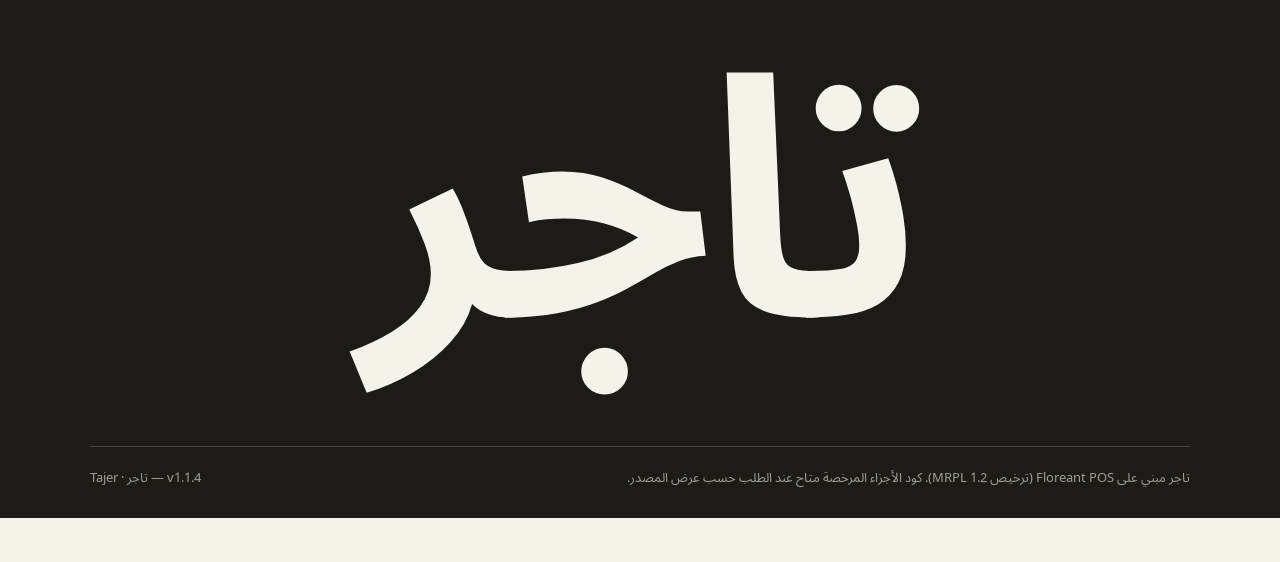
==== commit fb3b1236: "site: Tajer 1.1.4 desktop (win64 + win32)" ====
--- a/index.html
+++ b/index.html
@@ -27,7 +27,7 @@
     <div class="h1box"><h1>محلك كله في <span class="mk">برنامج واحد</span>.</h1></div>
     <p class="lead">البيع بالباركود، ودفتر الديون، والمخزون بتاريخ الصلاحية، والمشتريات، والتقارير، والنسخ الاحتياطي. على الحاسوب وعلى الهاتف، بالعربية والفرنسية والإنجليزية والإسبانية والإيطالية والألمانية.</p>
     <div class="cta"><a class="btn go" href="#download">حمّل لويندوز</a><a class="btn" href="#download">للهاتف أندرويد</a></div>
-    <div class="facts"><span><i class="nq"></i>يعمل بلا إنترنت</span><span><i class="nq"></i>6 لغات</span><span><i class="nq"></i>النسخة 1.1.3</span></div>
+    <div class="facts"><span><i class="nq"></i>يعمل بلا إنترنت</span><span><i class="nq"></i>6 لغات</span><span><i class="nq"></i>النسخة 1.1.4</span></div>
   </div>
   <div class="printer" aria-hidden="true">
     <div class="slot"></div>
@@ -68,8 +68,8 @@
 </div></section>
 
 <section class="sec" id="download"><div class="wrap">
-  <div class="sec-h rv"><span class="sec-n num">06</span><h2>التحميل <small class="num">v1.1.3</small></h2><p>اختر جهازك. الملف يتحمل مباشرة.</p></div>
-  <div class="tix"><div class="tk main rv"><a class="hit" href="https://github.com/charaflokman/tajer-site/releases/download/v1.1.3/Tajer-1.1.3-win64.exe" download><span class="hole"></span><span class="name">ويندوز 64 بت</span><span class="note">لأغلب الحواسيب (ويندوز 7 فما فوق)</span><span class="get"><small>Tajer-1.1.3-win64.exe · 114 MB</small><span class="arrow" aria-hidden="true">&#8595;</span></span></a><div class="sha">SHA256 <code>981c25c36f597222</code><button type="button" class="cp" data-h="981c25c36f597222311ef49b6ba845588de768e93f9dd9d943a5ddfa4830736e">نسخ الكامل</button></div></div><div class="tk rv"><a class="hit" href="https://github.com/charaflokman/tajer-site/releases/download/v1.1.2/Tajer-1.1.2-win32.exe" download><span class="hole"></span><span class="name">ويندوز 32 بت</span><span class="note">للحواسيب القديمة</span><span class="get"><small>Tajer-1.1.2-win32.exe · 113 MB</small><span class="arrow" aria-hidden="true">&#8595;</span></span></a><div class="sha">SHA256 <code>22153520bc9103b4</code><button type="button" class="cp" data-h="22153520bc9103b40f3d63d2615518b9b473c9240c48f286f0a8935fa32b0b00">نسخ الكامل</button></div></div><div class="tk rv"><a class="hit" href="downloads/Tajer-1.1.3.apk" download><span class="hole"></span><span class="name">أندرويد</span><span class="note">أندرويد 5 فما فوق — اسمح بالتثبيت من مصادر غير معروفة</span><span class="get"><small>Tajer-1.1.3.apk · 9 MB</small><span class="arrow" aria-hidden="true">&#8595;</span></span></a><div class="sha">SHA256 <code>e8282b992f9334a3</code><button type="button" class="cp" data-h="e8282b992f9334a3fab8ebf0583eb9b4502842683228b2219981564c225ba391">نسخ الكامل</button></div></div></div>
+  <div class="sec-h rv"><span class="sec-n num">06</span><h2>التحميل <small class="num">v1.1.4</small></h2><p>اختر جهازك. الملف يتحمل مباشرة.</p></div>
+  <div class="tix"><div class="tk main rv"><a class="hit" href="https://github.com/charaflokman/tajer-site/releases/download/v1.1.4/Tajer-1.1.4-win64.exe" download><span class="hole"></span><span class="name">ويندوز 64 بت</span><span class="note">لأغلب الحواسيب (ويندوز 7 فما فوق)</span><span class="get"><small>Tajer-1.1.4-win64.exe · 114 MB</small><span class="arrow" aria-hidden="true">&#8595;</span></span></a></div><div class="tk rv"><a class="hit" href="https://github.com/charaflokman/tajer-site/releases/download/v1.1.4/Tajer-1.1.4-win32.exe" download><span class="hole"></span><span class="name">ويندوز 32 بت</span><span class="note">للحواسيب القديمة</span><span class="get"><small>Tajer-1.1.4-win32.exe · 113 MB</small><span class="arrow" aria-hidden="true">&#8595;</span></span></a></div><div class="tk rv"><a class="hit" href="downloads/Tajer-1.1.3.apk" download><span class="hole"></span><span class="name">أندرويد</span><span class="note">أندرويد 5 فما فوق — اسمح بالتثبيت من مصادر غير معروفة</span><span class="get"><small>Tajer-1.1.3.apk · 9 MB</small><span class="arrow" aria-hidden="true">&#8595;</span></span></a><div class="sha">SHA256 <code>e8282b992f9334a3</code><button type="button" class="cp" data-h="e8282b992f9334a3fab8ebf0583eb9b4502842683228b2219981564c225ba391">نسخ الكامل</button></div></div></div>
   
   <p class="help-link"><a href="blocked/">ويندوز حظر الملف؟</a></p>
   <div class="two">
@@ -87,7 +87,7 @@
     <nav class="foot-col"><h3>اللغة</h3><span class="cur">العربية</span><a href="fr/">Français</a><a href="en/">English</a></nav>
   </div>
   <div class="giant" aria-hidden="true">تاجر</div>
-  <div class="foot-end"><small>تاجر مبني على Floreant POS (ترخيص MRPL 1.2). كود الأجزاء المرخصة متاح عند الطلب حسب عرض المصدر.</small><small class="num">Tajer · تاجر — v1.1.3</small></div>
+  <div class="foot-end"><small>تاجر مبني على Floreant POS (ترخيص MRPL 1.2). كود الأجزاء المرخصة متاح عند الطلب حسب عرض المصدر.</small><small class="num">Tajer · تاجر — v1.1.4</small></div>
 </div></footer>
 <script type="application/json" id="rc">[{"shop": "بقالة الأمل", "meta": "13/11/2026 10:42 · 000128", "totalLabel": "المجموع", "total": "1.345,00", "rows": [["حليب كامل 1 لتر", "240,00", "× 2"], ["خبز ماون", "40,00", ""], ["زيت زيتون 750 مل", "950,00", ""], ["سكر 1 كغ", "115,00", ""]], "after": [["نقدا", "1.500,00"], ["الباقي", "155,00"]], "note": "", "thanks": "شكرا لزيارتكم"}, {"shop": "بقالة الأمل", "meta": "13/11/2026 13:05 · 000131", "totalLabel": "المجموع", "total": "1.570,00", "rows": [["سميد 10 كغ", "1.150,00", ""], ["قهوة 250 غ", "420,00", ""]], "after": [["رصيد الزبون بعد البيع", "4.320,00"]], "note": "على الدفتر: كريم بن علي", "thanks": "شكرا لزيارتكم"}, {"shop": "بقالة الأمل", "meta": "13/11/2026 17:20 · 000139", "totalLabel": "أعيد نقدا", "total": "950,00", "rows": [["إرجاع: زيت زيتون 750 مل", "-950,00", ""]], "after": [], "note": "رجعت السلعة إلى المخزون", "ok": true, "thanks": "الوصل الأصلي 000128"}]</script>
 <script src="assets/home.js"></script>
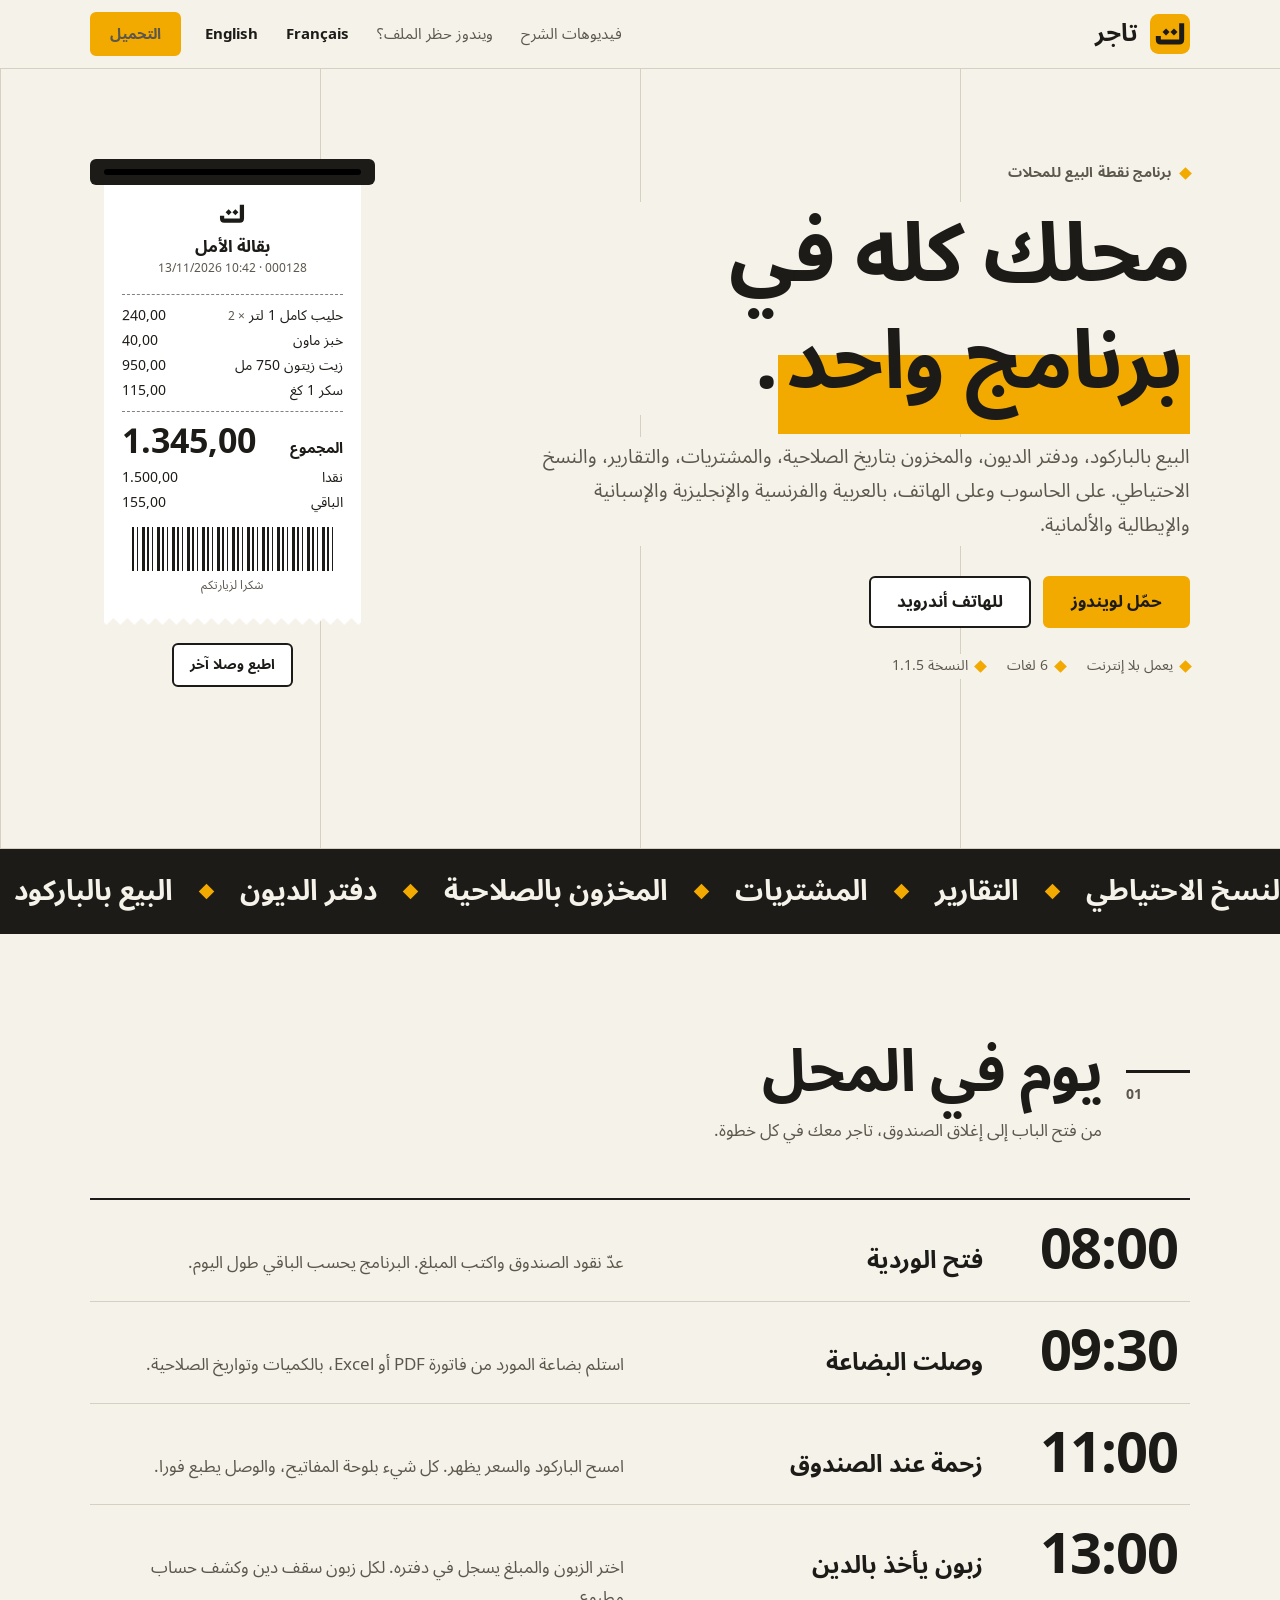
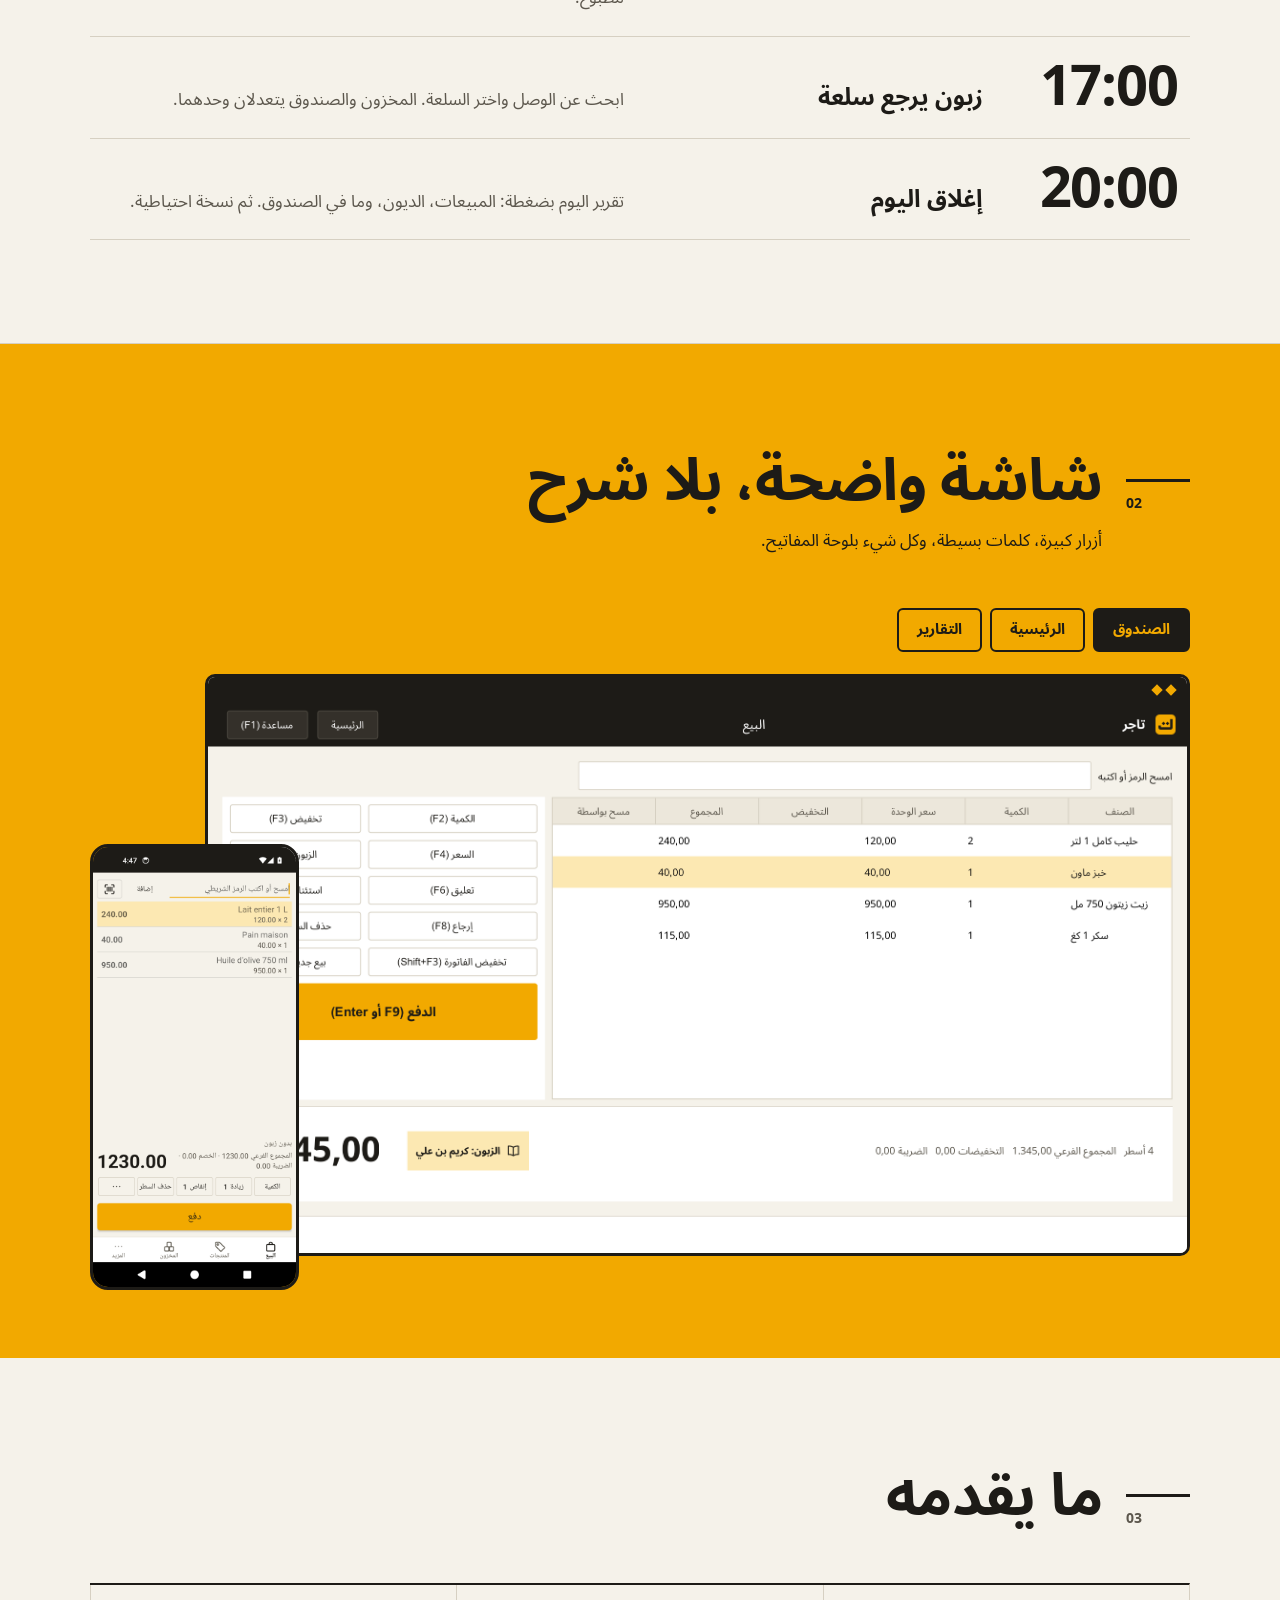
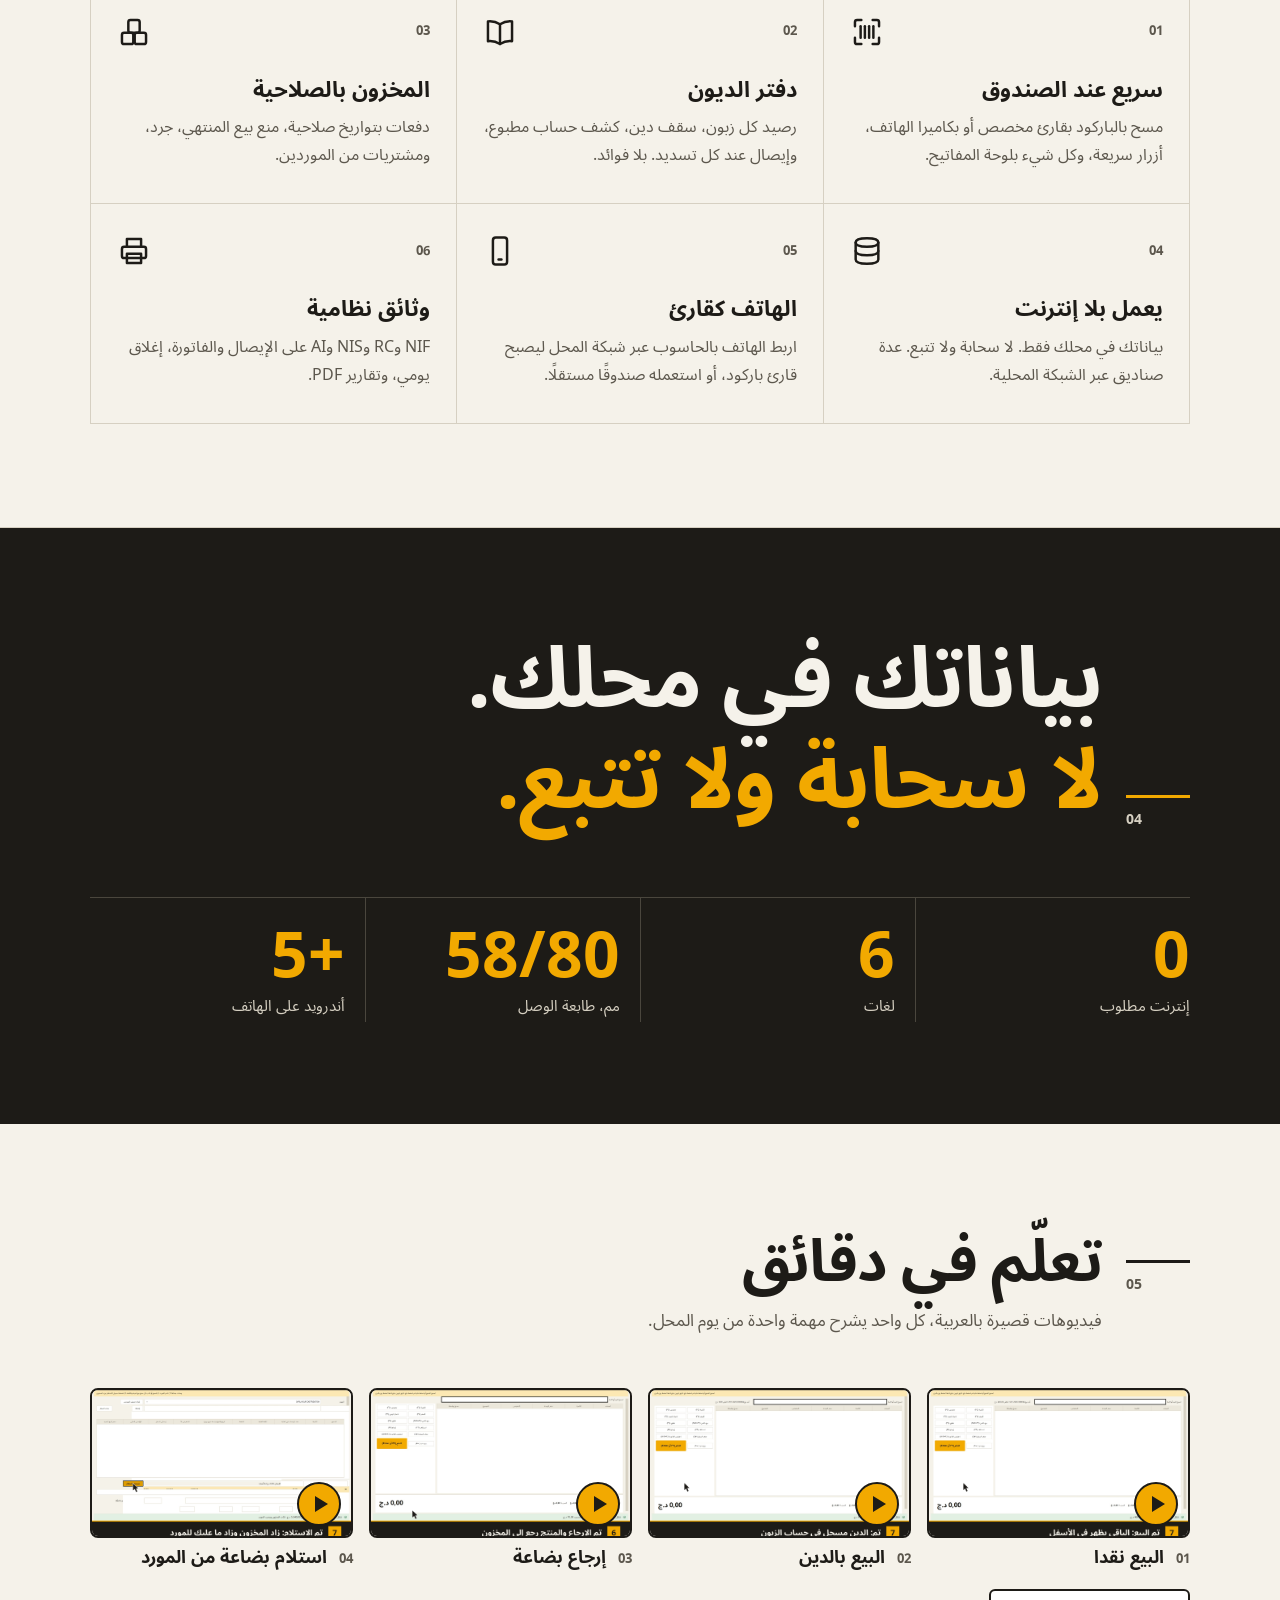
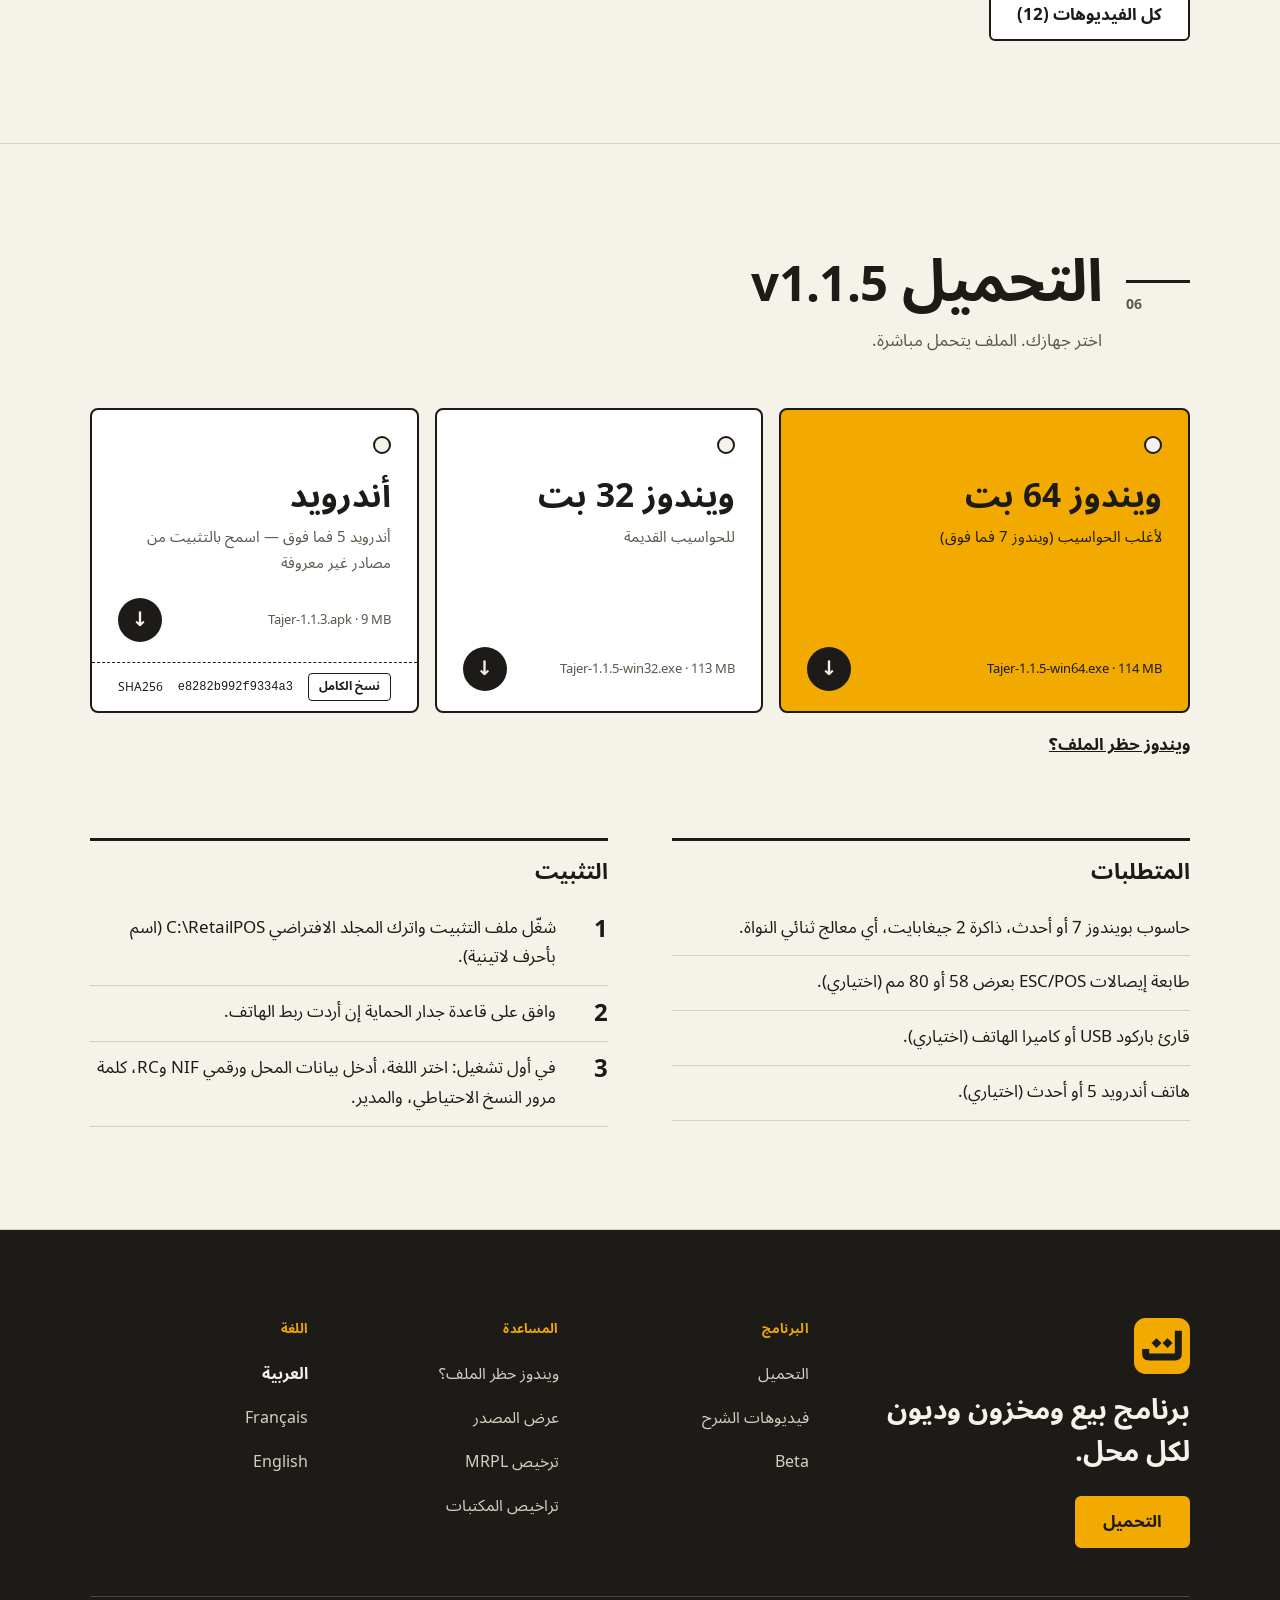
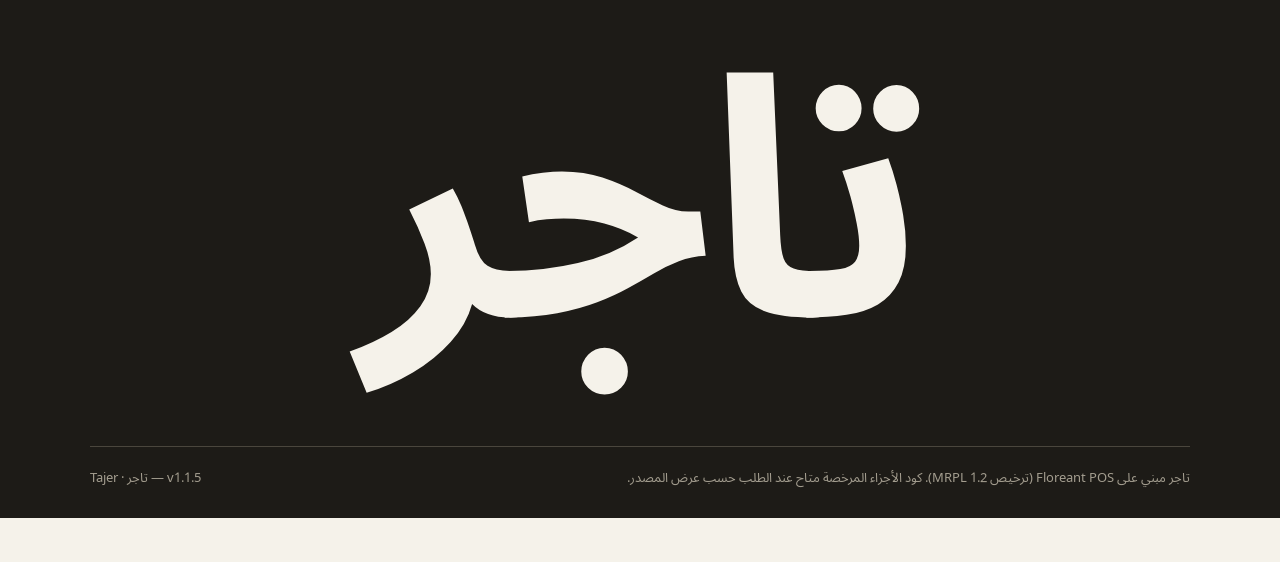
==== commit 7e2ceb8d: "site: desktop 1.1.5" ====
--- a/index.html
+++ b/index.html
@@ -27,7 +27,7 @@
     <div class="h1box"><h1>محلك كله في <span class="mk">برنامج واحد</span>.</h1></div>
     <p class="lead">البيع بالباركود، ودفتر الديون، والمخزون بتاريخ الصلاحية، والمشتريات، والتقارير، والنسخ الاحتياطي. على الحاسوب وعلى الهاتف، بالعربية والفرنسية والإنجليزية والإسبانية والإيطالية والألمانية.</p>
     <div class="cta"><a class="btn go" href="#download">حمّل لويندوز</a><a class="btn" href="#download">للهاتف أندرويد</a></div>
-    <div class="facts"><span><i class="nq"></i>يعمل بلا إنترنت</span><span><i class="nq"></i>6 لغات</span><span><i class="nq"></i>النسخة 1.1.4</span></div>
+    <div class="facts"><span><i class="nq"></i>يعمل بلا إنترنت</span><span><i class="nq"></i>6 لغات</span><span><i class="nq"></i>النسخة 1.1.5</span></div>
   </div>
   <div class="printer" aria-hidden="true">
     <div class="slot"></div>
@@ -68,8 +68,8 @@
 </div></section>
 
 <section class="sec" id="download"><div class="wrap">
-  <div class="sec-h rv"><span class="sec-n num">06</span><h2>التحميل <small class="num">v1.1.4</small></h2><p>اختر جهازك. الملف يتحمل مباشرة.</p></div>
-  <div class="tix"><div class="tk main rv"><a class="hit" href="https://github.com/charaflokman/tajer-site/releases/download/v1.1.4/Tajer-1.1.4-win64.exe" download><span class="hole"></span><span class="name">ويندوز 64 بت</span><span class="note">لأغلب الحواسيب (ويندوز 7 فما فوق)</span><span class="get"><small>Tajer-1.1.4-win64.exe · 114 MB</small><span class="arrow" aria-hidden="true">&#8595;</span></span></a></div><div class="tk rv"><a class="hit" href="https://github.com/charaflokman/tajer-site/releases/download/v1.1.4/Tajer-1.1.4-win32.exe" download><span class="hole"></span><span class="name">ويندوز 32 بت</span><span class="note">للحواسيب القديمة</span><span class="get"><small>Tajer-1.1.4-win32.exe · 113 MB</small><span class="arrow" aria-hidden="true">&#8595;</span></span></a></div><div class="tk rv"><a class="hit" href="downloads/Tajer-1.1.3.apk" download><span class="hole"></span><span class="name">أندرويد</span><span class="note">أندرويد 5 فما فوق — اسمح بالتثبيت من مصادر غير معروفة</span><span class="get"><small>Tajer-1.1.3.apk · 9 MB</small><span class="arrow" aria-hidden="true">&#8595;</span></span></a><div class="sha">SHA256 <code>e8282b992f9334a3</code><button type="button" class="cp" data-h="e8282b992f9334a3fab8ebf0583eb9b4502842683228b2219981564c225ba391">نسخ الكامل</button></div></div></div>
+  <div class="sec-h rv"><span class="sec-n num">06</span><h2>التحميل <small class="num">v1.1.5</small></h2><p>اختر جهازك. الملف يتحمل مباشرة.</p></div>
+  <div class="tix"><div class="tk main rv"><a class="hit" href="https://github.com/charaflokman/tajer-site/releases/download/v1.1.5/Tajer-1.1.5-win64.exe" download><span class="hole"></span><span class="name">ويندوز 64 بت</span><span class="note">لأغلب الحواسيب (ويندوز 7 فما فوق)</span><span class="get"><small>Tajer-1.1.5-win64.exe · 114 MB</small><span class="arrow" aria-hidden="true">&#8595;</span></span></a></div><div class="tk rv"><a class="hit" href="https://github.com/charaflokman/tajer-site/releases/download/v1.1.5/Tajer-1.1.5-win32.exe" download><span class="hole"></span><span class="name">ويندوز 32 بت</span><span class="note">للحواسيب القديمة</span><span class="get"><small>Tajer-1.1.5-win32.exe · 113 MB</small><span class="arrow" aria-hidden="true">&#8595;</span></span></a></div><div class="tk rv"><a class="hit" href="downloads/Tajer-1.1.3.apk" download><span class="hole"></span><span class="name">أندرويد</span><span class="note">أندرويد 5 فما فوق — اسمح بالتثبيت من مصادر غير معروفة</span><span class="get"><small>Tajer-1.1.3.apk · 9 MB</small><span class="arrow" aria-hidden="true">&#8595;</span></span></a><div class="sha">SHA256 <code>e8282b992f9334a3</code><button type="button" class="cp" data-h="e8282b992f9334a3fab8ebf0583eb9b4502842683228b2219981564c225ba391">نسخ الكامل</button></div></div></div>
   
   <p class="help-link"><a href="blocked/">ويندوز حظر الملف؟</a></p>
   <div class="two">
@@ -87,7 +87,7 @@
     <nav class="foot-col"><h3>اللغة</h3><span class="cur">العربية</span><a href="fr/">Français</a><a href="en/">English</a></nav>
   </div>
   <div class="giant" aria-hidden="true">تاجر</div>
-  <div class="foot-end"><small>تاجر مبني على Floreant POS (ترخيص MRPL 1.2). كود الأجزاء المرخصة متاح عند الطلب حسب عرض المصدر.</small><small class="num">Tajer · تاجر — v1.1.4</small></div>
+  <div class="foot-end"><small>تاجر مبني على Floreant POS (ترخيص MRPL 1.2). كود الأجزاء المرخصة متاح عند الطلب حسب عرض المصدر.</small><small class="num">Tajer · تاجر — v1.1.5</small></div>
 </div></footer>
 <script type="application/json" id="rc">[{"shop": "بقالة الأمل", "meta": "13/11/2026 10:42 · 000128", "totalLabel": "المجموع", "total": "1.345,00", "rows": [["حليب كامل 1 لتر", "240,00", "× 2"], ["خبز ماون", "40,00", ""], ["زيت زيتون 750 مل", "950,00", ""], ["سكر 1 كغ", "115,00", ""]], "after": [["نقدا", "1.500,00"], ["الباقي", "155,00"]], "note": "", "thanks": "شكرا لزيارتكم"}, {"shop": "بقالة الأمل", "meta": "13/11/2026 13:05 · 000131", "totalLabel": "المجموع", "total": "1.570,00", "rows": [["سميد 10 كغ", "1.150,00", ""], ["قهوة 250 غ", "420,00", ""]], "after": [["رصيد الزبون بعد البيع", "4.320,00"]], "note": "على الدفتر: كريم بن علي", "thanks": "شكرا لزيارتكم"}, {"shop": "بقالة الأمل", "meta": "13/11/2026 17:20 · 000139", "totalLabel": "أعيد نقدا", "total": "950,00", "rows": [["إرجاع: زيت زيتون 750 مل", "-950,00", ""]], "after": [], "note": "رجعت السلعة إلى المخزون", "ok": true, "thanks": "الوصل الأصلي 000128"}]</script>
 <script src="assets/home.js"></script>
